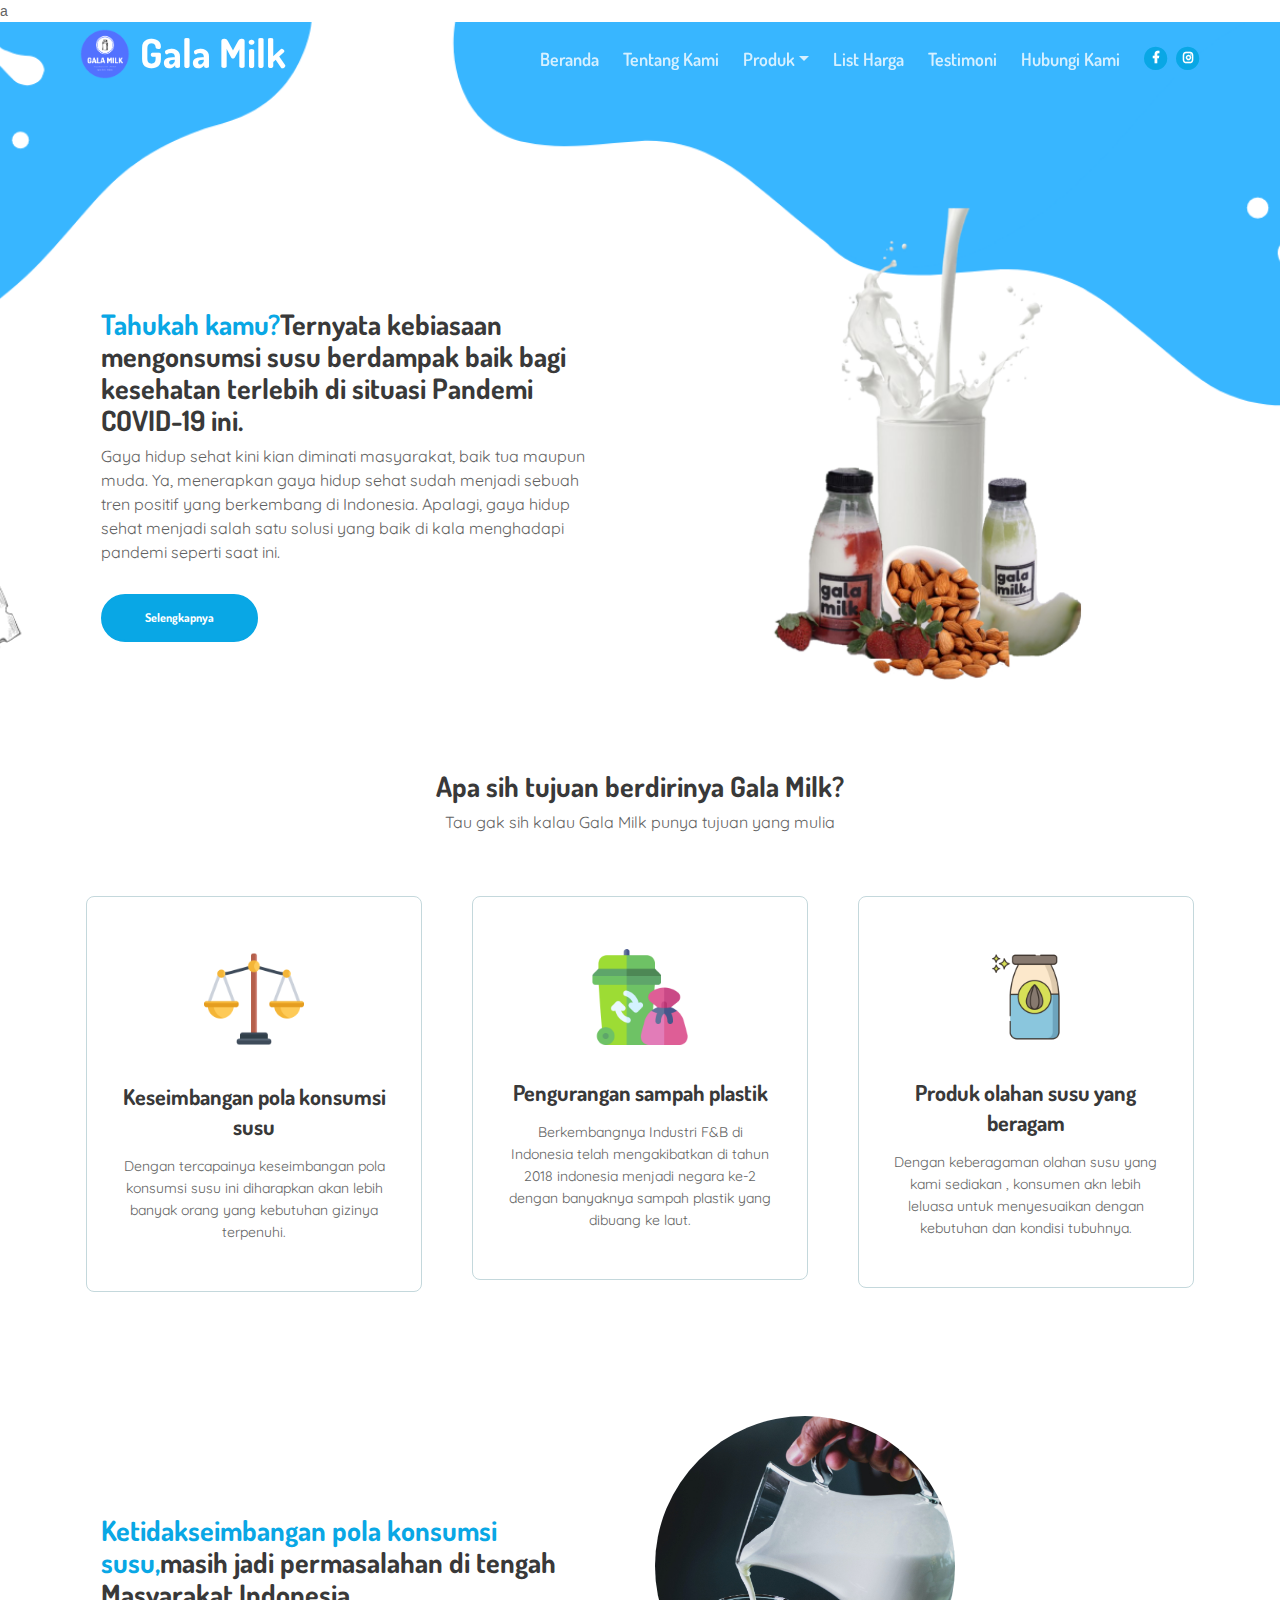
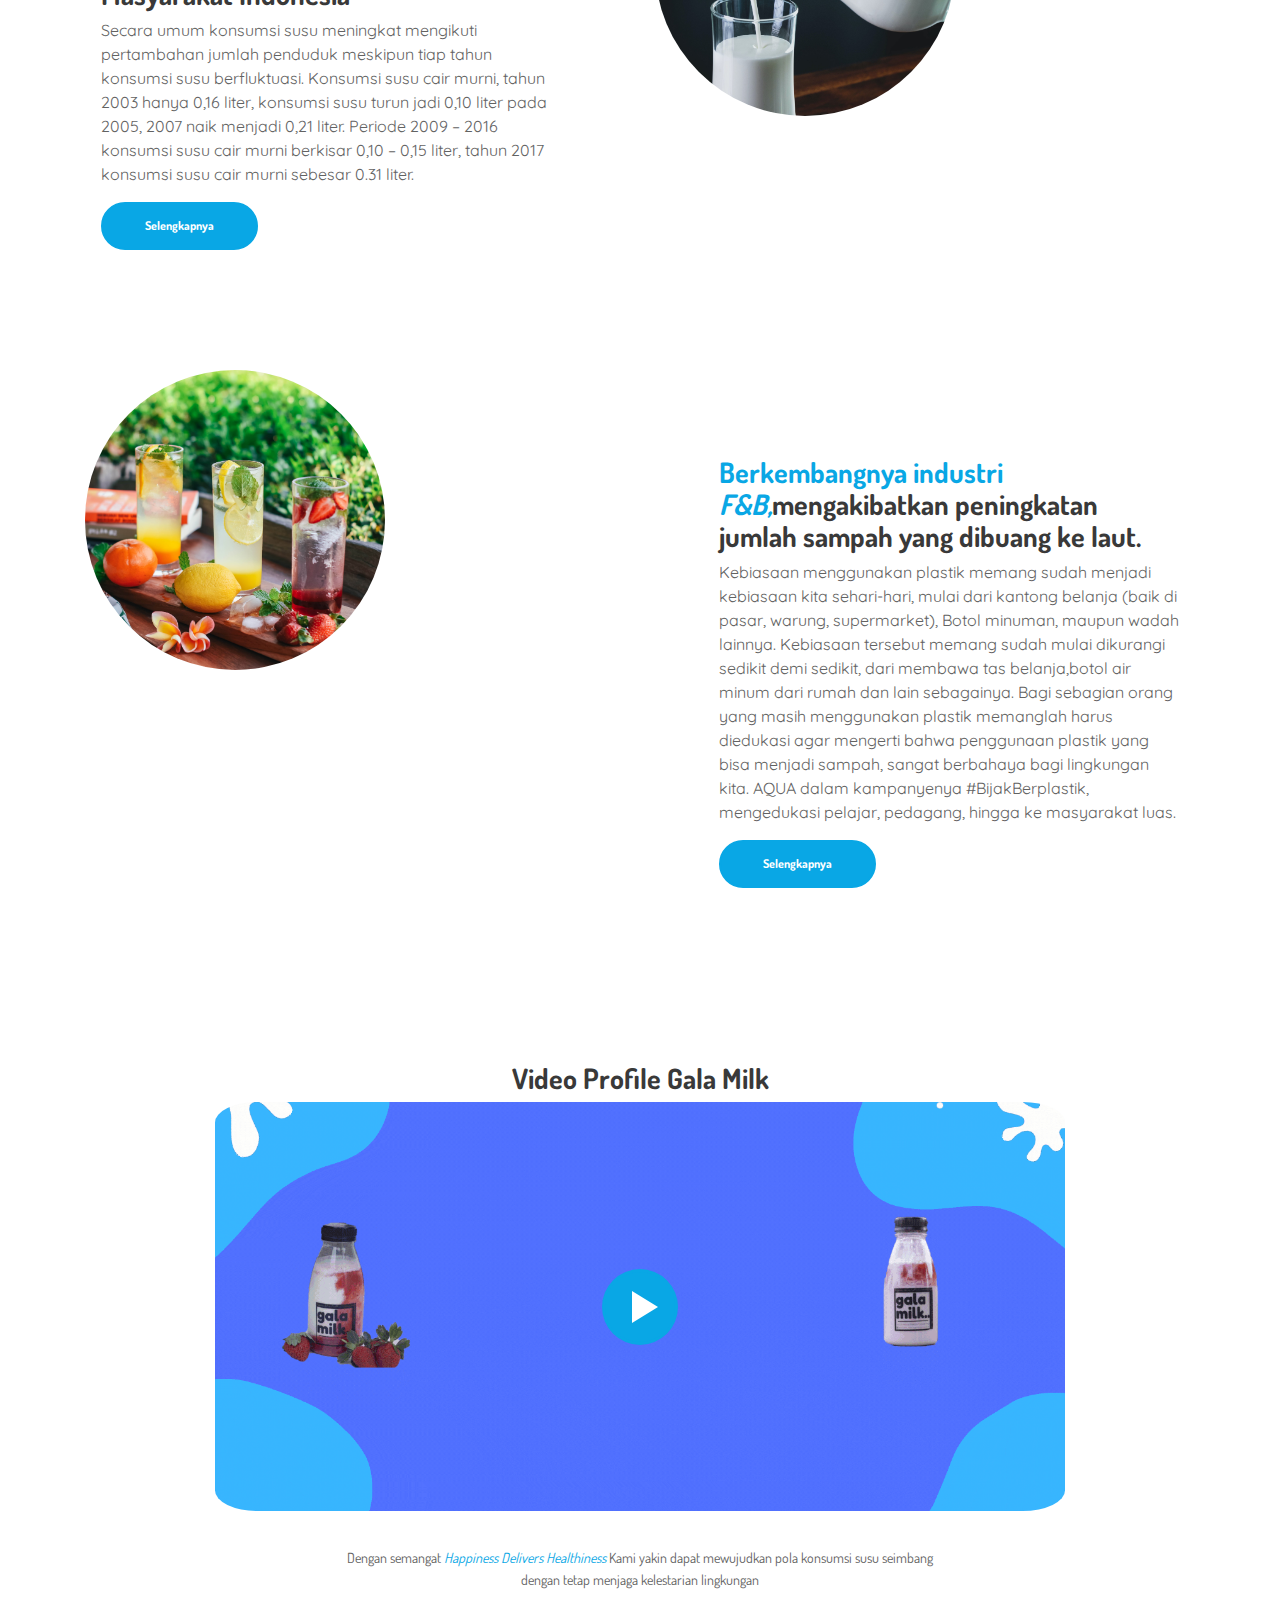
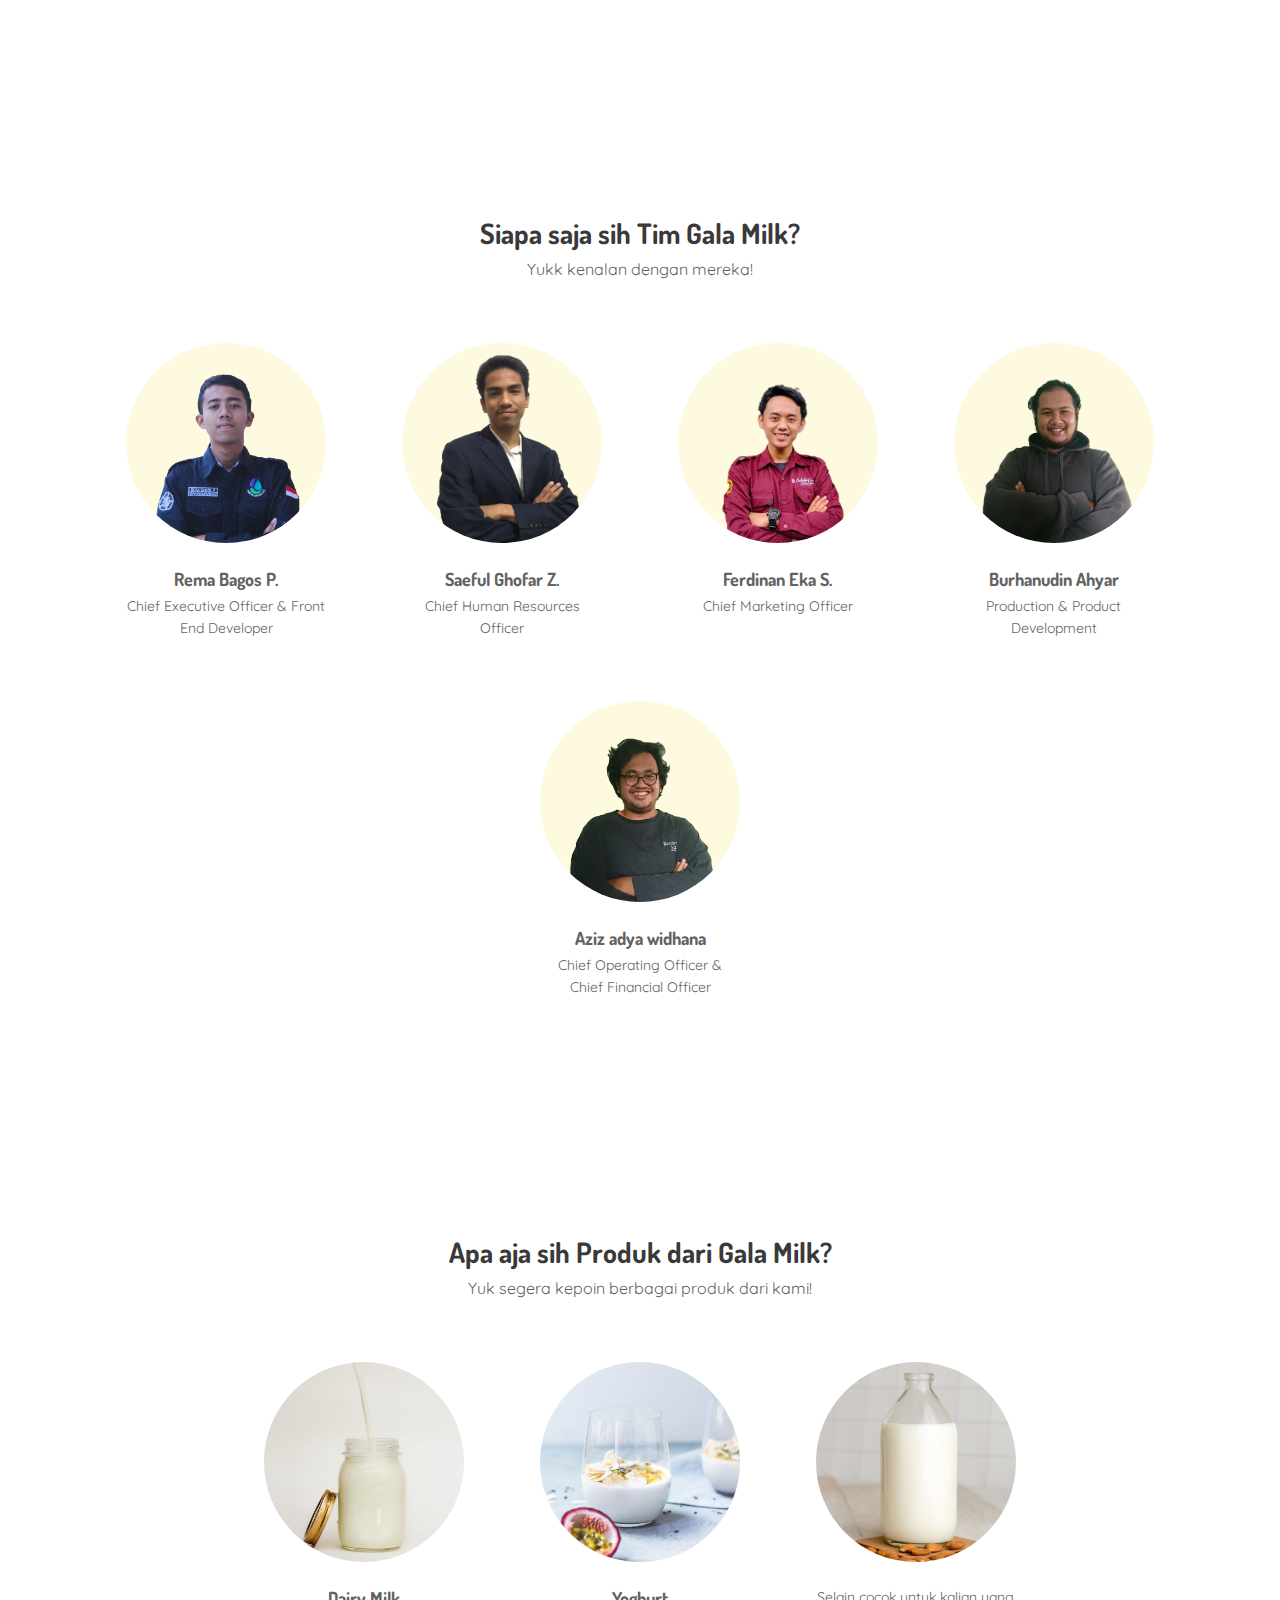
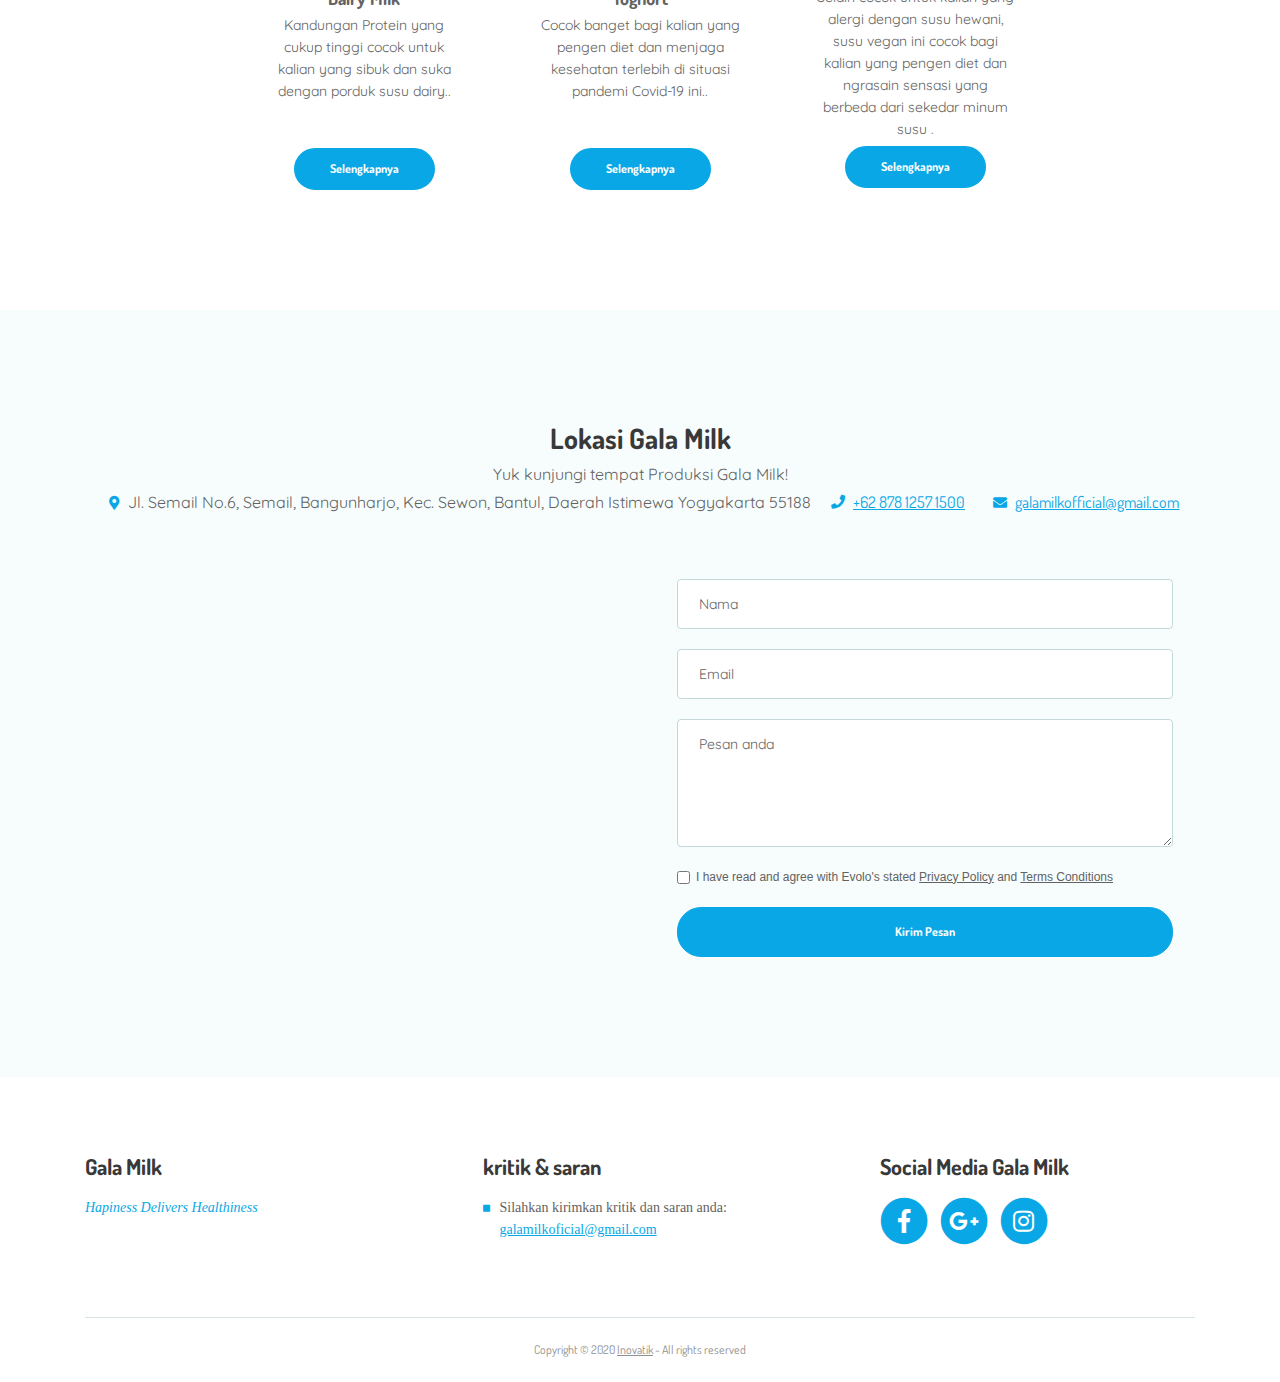
==== index.html @ 60e3ee85 "galamilk_PO4" ====
<!DOCTYPE html>
<html lang="en">
<head>
    <meta charset="utf-8">
    <meta name="viewport" content="width=device-width, initial-scale=1, shrink-to-fit=no">
    
    <!-- SEO Meta Tags -->
    <meta name="description" content="Create a stylish landing page for your business startup and get leads for the offered services with this HTML landing page template.">
    <meta name="author" content="Inovatik">
a
    <!-- OG Meta Tags to improve the way the post looks when you share the page on LinkedIn, Facebook, Google+ -->
	<meta property="og:site_name" content="" /> <!-- website name -->
	<meta property="og:site" content="" /> <!-- website link -->
	<meta property="og:title" content=""/> <!-- title shown in the actual shared post -->
	<meta property="og:description" content="" /> <!-- description shown in the actual shared post -->
	<meta property="og:image" content="" /> <!-- image link, make sure it's jpg -->
	<meta property="og:url" content="" /> <!-- where do you want your post to link to -->
	<meta property="og:type" content="article" />

    <!-- Website Title -->
    <title>Gala Milk</title>
    
    <!-- Styles -->
    <!--<link href="https://fonts.googleapis.com/css?family=Raleway:400,400i,600,700,700i&amp;subset=latin-ext" rel="stylesheet">-->
    <!--Tipe  Font  Dosis--->
    <link rel="preconnect" href="https://fonts.googleapis.com">
    <link rel="preconnect" href="https://fonts.gstatic.com" crossorigin>
    <link href="https://fonts.googleapis.com/css2?family=Dosis:wght@800&display=swap" rel="stylesheet">
    <!--Tipe font Quicksand-->
    <link rel="preconnect" href="https://fonts.googleapis.com">
    <link rel="preconnect" href="https://fonts.gstatic.com" crossorigin>
    <link href="https://fonts.googleapis.com/css2?family=Quicksand:wght@300&display=swap" rel="stylesheet">
    <!--Tipe Font Baloo bhai-->
    <link rel="preconnect" href="https://fonts.googleapis.com">
    <link rel="preconnect" href="https://fonts.gstatic.com" crossorigin>
    <link href="https://fonts.googleapis.com/css2?family=Baloo+Bhai+2:wght@600&display=swap" rel="stylesheet">

    <link href="css/bootstrap.css" rel="stylesheet">
    <link href="css/fontawesome-all.css" rel="stylesheet">
    <link href="css/swiper.css" rel="stylesheet">
	<link href="css/magnific-popup.css" rel="stylesheet">
	<link href="css/styles.css" rel="stylesheet">
	
	<!-- Favicon  -->
    <link rel="icon" href="images/Gala Milk_jadi.png">
</head>
<body data-spy="scroll" data-target=".fixed-top">
    
    <!-- Preloader -->
	<div class="spinner-wrapper">
        <div class="spinner">
            <div class="bounce1"></div>
            <div class="bounce2"></div>
            <div class="bounce3"></div>
            
        </div>
    </div>
    <!-- end of preloader -->
    

    <!-- Navigation -->
    <nav class="navbar navbar-expand-lg navbar-dark navbar-custom fixed-top">
        <!-- Text Logo - Use this if you don't have a graphic logo -->
        <!-- <a class="navbar-brand logo-text page-scroll" href="index.html">Evolo</a> -->

        <!-- Image Logo -->
        <div class="navbar-brand logo-image" href="index.html">
            <a style="font-family:Dosis; color:#fff; font-size:40px; font-weight: bold; text-decoration: none;" href="index.html"><img src="images/Gala Milk_jadi.png" style="width: 50px; height:50px; margin-top:-10px; margin-right:10px;" alt="alternative"><span>Gala Milk</span></a>
        </div>
        <!---<p style ="font-size:5px; font-family: Daydream;">Happiness Delivers Healthiness</p>-->
        
        <!-- Mobile Menu Toggle Button -->
        <button class="navbar-toggler" type="button" data-toggle="collapse" data-target="#navbarsExampleDefault" aria-controls="navbarsExampleDefault" aria-expanded="false" aria-label="Toggle navigation">
            <span class="navbar-toggler-awesome fas fa-bars"></span>
            <span class="navbar-toggler-awesome fas fa-times"></span>
        </button>
        <!-- end of mobile menu toggle button -->

        <div class="collapse navbar-collapse" id="navbarsExampleDefault">
            <ul class="navbar-nav ml-auto">
                <li class="nav-item">
                    <a class="nav-link page-scroll" href="index.html" style="font-family:Dosis; font-size: 18px;">Beranda<span class="sr-only">(current)</span></a>
                </li>
                <li class="nav-item">
                    <a class="nav-link page-scroll" href="#services"style="font-family:Dosis; font-size: 18px;">Tentang Kami</a>
                </li>
                <!-- Dropdown Menu -->          
                <li class="nav-item dropdown">
                    <a class="nav-link dropdown-toggle page-scroll" href="#product" id="navbarDropdown" role="button" aria-haspopup="true" aria-expanded="false"style="font-family:Dosis; font-size: 18px;">Produk</a>
                    <div class="dropdown-menu" aria-labelledby="navbarDropdown">
                        <a class="dropdown-item" href="Dairy.html"><span class="item-text"style="font-family:Dosis; font-size: 18px;">Dairy Milk</span></a>
                        <div class="dropdown-items-divide-hr"></div>
                        <a class="dropdown-item" href="Vegan.html"><span class="item-text"style="font-family:Dosis; font-size: 18px;">Vegan Milk</span></a>
                    </div>
                </li>
                <!-- end of dropdown menu -->
                <li class="nav-item">
                    <a class="nav-link page-scroll" href="#pricing"style="font-family:Dosis; font-size: 18px;">List Harga</a>
                </li>
                <li class="nav-item">
                    <a class="nav-link page-scroll" href="#testimoni"style="font-family:Dosis; font-size: 18px;">Testimoni</a>
                </li>
               <li class="nav-item">
                    <a class="nav-link page-scroll" href="#contact"style="font-family:Dosis; font-size: 18px;">Hubungi Kami</a>
               </li>
            </ul>
            <span class="nav-item social-icons">
                <span class="fa-stack">
                    <!--link  fanpage  Facebook  Gala Milk-->
                    <a href="https://web.facebook.com/Gala-Milk-Indonesia-105316131851354">
                        <i class="fas fa-circle fa-stack-2x facebook"></i>
                        <i class="fab fa-facebook-f fa-stack-1x"></i>
                    </a>
                </span>
                <span class="fa-stack">
                    <!--link  Instagram  Gala Milk-->
                    <a href="https://www.instagram.com/galamilk.official/">
                        <i class="fas fa-circle fa-stack-2x instagram"></i>
                        <i class="fab fa-instagram fa-stack-1x"></i>
                    </a>
                </span>
            </span>
        </div>
    </nav> <!-- end of navbar -->
    <!-- end of navigation -->

    <!-- Header -->
    <header id="header" class="header">
        <div class="header-content">
            <div class="container">
                <div class="row">
                    <div class="col-lg-6">
                        <div class="text-container">
                            <!--penjelasan mengenai merupakan negara dengan  potensi susu  yang patut untuk  ditingkatkan 
                            mengingat dengan -->
                            <h3 style="font-family: 'Dosis', sans-serif;"><span class="turquoise" style="font-family:Dosis; color:#09A7E5;">Tahukah kamu?</span>Ternyata kebiasaan mengonsumsi susu berdampak baik  bagi kesehatan terlebih di situasi Pandemi COVID-19 ini.</h3>
                            <p class="p-large" style="font-family:'Quicksand', sans-serif;">Gaya hidup sehat kini kian diminati masyarakat, baik tua maupun muda. Ya, menerapkan gaya hidup sehat sudah menjadi sebuah tren positif yang berkembang di Indonesia. Apalagi, gaya hidup sehat menjadi salah satu solusi yang baik di kala menghadapi pandemi seperti saat ini.</p>
                            <a class="btn-solid-lg page-scroll" style="font-family:dosis;" href="artikel_nutrisi.html.html">Selengkapnya</a>
                        </div> <!-- end of text-container -->
                    </div> <!-- end of col -->
                    <div class="col-lg-6">
                    </div> <!-- end of col -->
                </div> <!-- end of row -->
            </div> <!-- end of container -->
        </div> <!-- end of header-content -->
    </header> <!-- end of header -->
    <!-- end of header -->

    <!-- Services -->
    <div id="services" class="cards-1">
        <div class="container">
            <div class="row">
                <div class="col-lg-12">
                    <h3 style="font-family:Dosis;">Apa sih tujuan berdirinya Gala Milk?</h3>
                    <p class="p-heading p-large" style="font-family:'Quicksand', sans-serif;">Tau gak sih kalau Gala Milk punya tujuan yang mulia</p>
                </div> <!-- end of col -->
            </div> <!-- end of row -->
            <div class="row">
                <div class="col-lg-12">
          <!--Alasan yang mendasari berdirinya  gala Milk (Noble purpose)-->
                    <!-- Card -->
                    <div class="card">
                        <img class="card-image" src="images/Icon/law.png" alt="alternative" style="height:100px; width:100px;">
                        <div class="card-body">
                            <h4 class="card-title" style="font-family:Dosis;">Keseimbangan pola konsumsi susu</h4>
                            <p style ="font-family:'Quicksand', sans-serif;">Dengan tercapainya keseimbangan pola konsumsi susu ini diharapkan akan lebih banyak orang yang kebutuhan gizinya terpenuhi.</p>
                        </div>
                    </div>
                    <!-- end of card -->

                    <!-- Card -->
                    <div class="card">
                        <img class="card-image" src="images/Icon/garbage.png" alt="alternative" >
                        <div class="card-body">
                            <h4 class="card-title" style="font-family:Dosis;">Pengurangan sampah plastik</h4>
                            <p style ="font-family:'Quicksand', sans-serif;">Berkembangnya  Industri F&B  di Indonesia telah mengakibatkan di tahun 2018 indonesia menjadi negara ke-2 dengan banyaknya sampah plastik yang dibuang ke laut.</p>
                        </div>
                    </div>
                    <!-- end of card -->

                    <!-- Card -->
                    <div class="card">
                        <img class="card-image" src="images/Icon/almond-milk.png" alt="alternative">
                        <div class="card-body">
                            <h4 class="card-title" style="font-family:Dosis;">Produk olahan susu yang beragam</h4>
                            <p style ="font-family:'Quicksand', sans-serif;">Dengan keberagaman  olahan susu yang kami sediakan  , konsumen  akn lebih leluasa untuk menyesuaikan dengan kebutuhan dan kondisi tubuhnya. </p>
                        </div>
                    </div>
                    <!-- end of card -->
                </div> <!-- end of col -->
            </div> <!-- end of row -->
        </div> <!-- end of container -->
    </div> <!-- end of cards-1 -->
    <!-- end of services -->

    <!--fenomena 2 dimana  masyarakat produktif di  indonesia masih  mengalami masalah dalam hal keseimbangan konsumsi susu -->
    <!-- Details 1 -->
    <div class="basic-1">
        <div class="container">
            <div class="row">
                <div class="col-lg-6">
                    <div class="text-container">
                        <h3 style="font-family: 'Dosis', sans-serif;"><span style="font-family:dosis; color:#09A7E5;">Ketidakseimbangan pola konsumsi susu,</span>masih jadi permasalahan di tengah Masyarakat Indonesia</h3>
                        <p class="p-large" style="font-family:'Quicksand', sans-serif;">Secara umum konsumsi susu meningkat mengikuti pertambahan jumlah penduduk meskipun tiap tahun konsumsi susu berfluktuasi. Konsumsi susu cair murni, tahun 2003 hanya 0,16 liter, konsumsi susu turun jadi 0,10 liter pada 2005, 2007 naik menjadi 0,21 liter. Periode 2009 – 2016 konsumsi susu cair murni berkisar 0,10 – 0,15 liter, tahun 2017 konsumsi susu cair murni sebesar 0.31 liter. </p>
                        <a class="btn-solid-lg page-scroll" style="font-family:dosis;" href="artikel_konsumsi_seimbang.html">Selengkapnya</a>
                    </div> <!-- end of text-container -->
                </div> <!-- end of col -->
                <div class="col-lg-6">
                    <div class="image-container">
                        <div class="image-article"> 
                            <img class="img-fluid" src="images/drinkmilk-min.jpg" alt="alternative" style="border-radius: 50%;">
                        </div> 
                    </div> <!-- end of imag-container -->
                </div> <!-- end of col -->
            </div> <!-- end of row -->
        </div> <!-- end of container -->
    </div> <!-- end of basic-1 -->
    <!-- end of details 1 -->
    
    <!-- Details 2 -->
    <div class="basic-2">
        <div class="container">
            <div class="row">
                <div class="col-lg-6">
                    <div class="image-container">
                        <div class="image-article">
                            <img class="img-fluid" src="images/F&B-min.jpg" alt="alternative" style="border-radius: 50%;" >
                        </div>
                    </div>
                </div>
                <div class="col-lg-6">
                    <div class="text-container">
                        <h3 style="font-family: 'Dosis', sans-serif;"><span style="font-family:dosis; color:#09A7E5;">Berkembangnya  industri <i>F&B,</i></span>mengakibatkan peningkatan jumlah sampah yang dibuang ke laut.</h3>
                        <p class="p-large" style="font-family:'Quicksand', sans-serif;">Kebiasaan menggunakan plastik memang sudah menjadi kebiasaan kita sehari-hari, mulai dari kantong belanja (baik di pasar, warung, supermarket), Botol minuman, maupun wadah lainnya. Kebiasaan tersebut memang sudah mulai dikurangi sedikit demi sedikit, dari membawa tas belanja,botol air minum dari rumah dan lain sebagainya. Bagi sebagian orang yang masih menggunakan plastik memanglah harus diedukasi agar mengerti bahwa penggunaan plastik yang bisa menjadi sampah, sangat berbahaya bagi lingkungan kita. AQUA dalam kampanyenya #BijakBerplastik, mengedukasi pelajar, pedagang, hingga ke masyarakat luas.</p>
                        <a class="btn-solid-lg page-scroll" style="font-family:dosis;" href="artikel_akibat_industri.html">Selengkapnya</a>
                    </div> <!-- end of text-container -->
                </div> <!-- end of col -->
            </div> <!-- end of row -->
        </div> <!-- end of container -->
    </div> <!-- end of basic-2 -->
    <!-- end of details 2 -->


<!-- Video -->
<div class="basic-3">
    <div class="container">
        <div class="row">
            <div class="col-lg-12">
              <h3 style="font-family:Dosis; text-align: center;">Video Profile Gala Milk</h3>
            </div> <!-- end of col -->
        </div> <!-- end of row -->
        <div class="row">
            <div class="col-lg-12">
               
                <!-- Video Preview -->
                <div class="image-container">
                    <div class="video-wrapper">
                    <!-- video  embed dari channel youtube gala milk-->
                        <a class="popup-youtube" href="https://www.youtube.com/watch?v=x9xAPxdyUU8"  data-effect="fadeIn">
                            <img class="img-fluid" src="Foto_produk1080_PO4/Website Gala Milk.gif" alt="alternative" style="border-radius: 5%;">
                            <!--<img class="img-fluid" src="images/video-frame.svg" alt="alternative">-->
                            <span class="video-play-button">
                                <span></span>
                            </span>
                        </a>
                    </div> <!-- end of video-wrapper -->
                </div> <!-- end of image-container -->
                <!-- end of video preview -->
                <p style ="font-family: 'Dosis', sans-serif;">Dengan semangat<span style="font-family: 'Dosis', sans-serif; color:#09A7E5;"><i> Happiness Delivers Healthiness  </i></span>Kami yakin dapat mewujudkan pola konsumsi susu seimbang dengan  tetap  menjaga  kelestarian lingkungan</p>
            </div> <!-- end of col -->
        </div> <!-- end of row -->
    </div> <!-- end of container -->
</div> <!-- end of basic-3 -->
<!-- end of video -->

    <div id="services" class="basic-4">
        <div class="container">
            <div class="row">
                <div class="col-lg-12">
                    <h3 style="font-family:Dosis;">Siapa saja sih Tim Gala Milk?</h3>
                    <p class="p-heading p-large"style="font-family:'Quicksand', sans-serif;">Yukk kenalan dengan mereka!</p>
                </div> <!-- end of col -->
            </div> <!-- end of row -->
            <div class="row">
                <div class="col-lg-12">
                    
                    <!-- Team Member -->
                    <div class="team-member">
                        <div class="image-wrapper">
                            <img class="img-fluid" src="images/person/rema-min.png" alt="alternative">
                        </div> <!-- end of image-wrapper -->
                        <p class="p-large" style="font-family:dosis;"><strong>Rema Bagos P.</strong></p>
                        <p class="job-title" style="font-family:'Quicksand', sans-serif;">Chief Executive Officer & Front End Developer</p>
                        
                    </div> <!-- end end of team-member -->
                    <!-- end of team member -->

                    <!-- Team Member -->
                    <div class="team-member">
                        <div class="image-wrapper">
                            <img class="img-fluid" src="images/person/saeful.png" alt="alternative">
                        </div> <!-- end of image wrapper -->
                        <p class="p-large" style="font-family:dosis;"><strong>Saeful Ghofar Z.</strong></p>
                        <p class="job-title" style="font-family:'Quicksand', sans-serif;">Chief Human Resources Officer</p>
                        <!-- end of social-icons -->
                    </div> <!-- end of team-member -->
                    <!-- end of team member -->

                    <!-- Team Member -->
                    <div class="team-member">
                        <div class="image-wrapper">
                            <img class="img-fluid" src="images/person/ferdinan1.png" alt="alternative">
                        </div> <!-- end of image wrapper -->
                        <p class="p-large" style="font-family:dosis;"><strong>Ferdinan Eka S.</strong></p>
                        <p class="job-title" style="font-family:'Quicksand', sans-serif;">Chief Marketing Officer</p>
                         <!-- end of social-icons -->
                    </div> <!-- end of team-member -->
                    <!-- end of team member --> 
                    <!-- Team Member -->
                    <div class="team-member">
                        <div class="image-wrapper">
                            <img class="img-fluid" src="images/person/burhan.jpeg.png" alt="alternative">
                        </div> <!-- end of image wrapper -->
                        <p class="p-large" style="font-family:dosis;"><strong>Burhanudin Ahyar</strong></p>
                        <p class="job-title" style="font-family:'Quicksand', sans-serif;">Production & Product Development </p>
                         <!-- end of social-icons -->
                    </div>
                    <!-- Team Member -->
                    <div class="team-member">
                        <div class="image-wrapper">
                            <img class="img-fluid" src="images/person/aziz.jpeg.png" alt="alternative">
                        </div> <!-- end of image wrapper -->
                        <p class="p-large" style="font-family:dosis;"><strong>Aziz adya widhana</strong></p>
                        <p class="job-title" style="font-family:'Quicksand', sans-serif;">Chief Operating Officer & Chief Financial Officer </p>
                         <!-- end of social-icons -->
                    </div>
                </div> <!-- end of col -->
            </div> <!-- end of row -->
        </div> <!-- end of container -->
    </div>

    

    <!--Products  Gala  Milk-->
    <div id="product" class="basic-4">
        <div class="container">
            <div class="row">
                <div class="col-lg-12">
                    <h3 style="font-family: 'Dosis', sans-serif;">Apa aja sih Produk dari Gala Milk?</h3>
                    <p class="p-heading p-large"style="font-family:'Quicksand', sans-serif;">Yuk segera kepoin berbagai produk dari kami!</p>
                </div> <!-- end of col -->
            </div> <!-- end of row -->
            <div class="row">
                <div class="col-lg-12">
                    
                    <!-- Team Member -->
                    <div class="team-member">
                        <div class="image-wrapper">
                            <img class="img-fluid" src="images/Dairy-min.jpg" alt="alternative">
                        </div> <!-- end of image-wrapper -->
                        <p class="p-large"style="font-family:Dosis;"><strong>Dairy Milk</strong></p>
                        <p class="job-title" style="font-family:'Quicksand', sans-serif;">Kandungan Protein yang  cukup tinggi cocok  untuk kalian yang sibuk dan suka dengan porduk susu dairy..</p>
                        <span class="social-icons">
                            <a class="btn-solid-reg page-scroll" style="font-family:dosis; margin-top:40px;" href="Dairy.html">Selengkapnya</a>
                        </span>
                    </div> <!-- end end of team-member -->
                    <!-- end of team member -->

                    <!-- Team Member -->
                    <div class="team-member">
                        <div class="image-wrapper">
                            <img class="img-fluid" src="images/yoghurt-min.jpg" alt="alternative">
                        </div> <!-- end of image wrapper -->
                        <p class="p-large"style="font-family:Dosis;"><strong>Yoghurt</strong></p>
                        <p class="job-title" style="font-family:'Quicksand', sans-serif;">Cocok banget  bagi kalian  yang pengen diet dan  menjaga kesehatan  terlebih di situasi pandemi Covid-19 ini..</p>
                        <span class="social-icons">
                            <span class="social-icons">
                                <a class="btn-solid-reg page-scroll" style="font-family:dosis;margin-top:40px;" href="Dairy.html">Selengkapnya</a>
                            </span>
                        </span> <!-- end of social-icons -->
                    </div> <!-- end of team-member -->
                    <!-- end of team member -->

                    <!-- Team Member -->
                    <div class="team-member">
                        <div class="image-wrapper">
                            <img class="img-fluid" src="images/Vegan-min.jpg" alt="alternative">
                        </div> <!-- end of image wrapper -->
                        <p class="job-title" style="font-family:'Quicksand', sans-serif;">Selain cocok untuk kalian yang  alergi dengan susu hewani,  susu vegan ini cocok bagi kalian yang pengen diet dan ngrasain sensasi yang berbeda  dari sekedar minum susu
                            .</p>
                        <span class="social-icons">
                            <span class="social-icons">
                                <a class="btn-solid-reg page-scroll" style="font-family:dosis;" href="Vegan.html">Selengkapnya</a>
                            </span>
                        </span> <!-- end of social-icons -->
                    </div> <!-- end of team-member -->
                    <!-- end of team member -->
                    <!-- Team Member -->
                    <!-- end of team member -->
                </div> <!-- end of col -->
            </div> <!-- end of row -->
        </div> <!-- end of container -->
    </div>    

    <!-- Contact -->
    <div id="contact" class="form-2">
        <div class="container">
            <div class="row">
                <div class="col-lg-12">
                    <h3 style="font-family:Dosis; text-align: center;">Lokasi Gala Milk</h3>
                    <ul class="list-unstyled li-space-lg">
                        <li class="address" style ="font-family:'Quicksand', sans-serif;">Yuk kunjungi tempat Produksi Gala Milk!</li>
                        <li style ="font-family:quicksand;"><i class="fas fa-map-marker-alt"></i>Jl. Semail No.6, Semail, Bangunharjo, Kec. Sewon, Bantul, Daerah Istimewa Yogyakarta 55188</li>
                        <li><i class="fas fa-phone"></i><a class="turquoise" href="#" style ="font-family:dosis;">+62 878 1257 1500</a></li>
                        <li></li><i class="fas fa-envelope"></i><a class="turquoise" href="mailto:galamilkofficial@gmail.com " style ="font-family:dosis;">galamilkofficial@gmail.com</a></li>
                    </ul>
                </div> <!-- end of col -->
            </div> <!-- end of row -->
            <div class="row">
                <div class="col-lg-6">
                    <div class="map-responsive">
                        <!---Embed lokasi  Yogyakarta  melalui Google maps-->
                        <iframe style="border-radius:5%;" src="https://www.google.com/maps/embed?pb=!1m18!1m12!1m3!1d3182.647163985088!2d110.36978533761246!3d-7.85363766402744!2m3!1f0!2f0!3f0!3m2!1i1024!2i768!4f13.1!3m3!1m2!1s0x2e7a565c225e0ae5%3A0xeb2a154f91b70a48!2sJl.%20Semail%20No.6%2C%20Semail%2C%20Bangunharjo%2C%20Kec.%20Sewon%2C%20Bantul%2C%20Daerah%20Istimewa%20Yogyakarta%2055188!5e0!3m2!1sen!2sid!4v1627187300441!5m2!1sen!2sid" width="600" height="450" style="border:0;" allowfullscreen="" loading="lazy"></iframe>
                        <!--<iframe src="https://www.google.com/maps/embed?pb=!1m18!1m12!1m3!1d100939.98555098464!2d-122.507640204439!3d37.757814996609724!2m3!1f0!2f0!3f0!3m2!1i1024!2i768!4f13.1!3m3!1m2!1s0x80859a6d00690021%3A0x4a501367f076adff!2sSan+Francisco%2C+CA%2C+USA!5e0!3m2!1sen!2sro!4v1498231462606" allowfullscreen></iframe>-->
                    </div>
                </div> <!-- end of col -->
                <div class="col-lg-6">
                    
                    <!-- Contact Form -->
                    <form id="contactForm" data-toggle="validator" data-focus="false" >
                        <div class="form-group">
                            <input type="text" class="form-control-input" id="cname" required>
                            <label class="label-control" for="cname" >Nama</label>
                            <div class="help-block with-errors"></div>
                        </div>
                        <div class="form-group">
                            <input type="email" class="form-control-input" id="cemail" required>
                            <label class="label-control" for="cemail">Email</label>
                            <div class="help-block with-errors"></div>
                        </div>
                        <div class="form-group">
                            <textarea class="form-control-textarea" id="cmessage" required></textarea>
                            <label class="label-control" for="cmessage">Pesan anda</label>
                            <div class="help-block with-errors"></div>
                        </div>
                        <div class="form-group checkbox">
                            <input type="checkbox" id="cterms" value="Agreed-to-Terms" required>I have read and agree with Evolo's stated <a href="privacy-policy.html">Privacy Policy</a> and <a href="terms-conditions.html">Terms Conditions</a> 
                            <div class="help-block with-errors"></div>
                        </div>
                        <div class="form-group">
                            <button type="submit" class="form-control-submit-button" style="font-family:dosis;">Kirim Pesan</button>
                        </div>
                        <div class="form-message">
                            <div id="cmsgSubmit" class="h3 text-center hidden"></div>
                        </div>
                    </form>
                    <!-- end of contact form -->

                </div> <!-- end of col -->
            </div> <!-- end of row -->
        </div> <!-- end of container -->
    </div> <!-- end of form-2 -->
    <!-- end of contact -->

    <!-- Footer -->
    <div class="footer">
        <div class="container">
            <div class="row">
                <div class="col-md-4">
                    <div class="footer-col">
                        <h4 style="font-family:Dosis;">Gala Milk</h4>
                        <p style ="font-family:baloo bhai ; color:#09A7E5;"><i>Hapiness Delivers Healthiness</i></p>
                    </div>
                </div> <!-- end of col -->
                <div class="col-md-4">
                    <div class="footer-col middle">
                        <h4 style="font-family:Dosis;">kritik & saran</h4>
                        <ul class="list-unstyled li-space-lg">
                            <li class="media">
                                <i class="fas fa-square"></i>
                                <div class="media-body" style ="font-family:baloo bhai;">Silahkan kirimkan kritik dan saran anda: <a class="turquoise" href="mailto:galamilkoficial@gmail.com">galamilkoficial@gmail.com</a></div>
                            </li> 
                        </ul>
                    </div>
                </div> <!-- end of col -->
                <div class="col-md-4">
                    <div class="footer-col last">
                        <h4 style="font-family:Dosis;">Social Media Gala  Milk</h4>
                        <span class="fa-stack">
                            <a href="https://web.facebook.com/profile.php?id=100070778798856">
                                <i class="fas fa-circle fa-stack-2x"></i>
                                <i class="fab fa-facebook-f fa-stack-1x"></i>
                            </a>
                        </span>
                        <span class="fa-stack">
                            <a href="mailto:galamilkofficial@gmail.com">
                                <i class="fas fa-circle fa-stack-2x"></i>
                                <i class="fab fa-google-plus-g fa-stack-1x"></i>
                            </a>
                        </span>
                        <span class="fa-stack">
                            <a href="https://www.instagram.com/galamilk.official/">
                                <i class="fas fa-circle fa-stack-2x"></i>
                                <i class="fab fa-instagram fa-stack-1x"></i>
                            </a>
                        </span>
                    </div> 
                </div> <!-- end of col -->
            </div> <!-- end of row -->
        </div> <!-- end of container -->
    </div> <!-- end of footer -->  
    <!-- end of footer -->


    <!-- Copyright -->
    <div class="copyright">
        <div class="container">
            <div class="row">
                <div class="col-lg-12">
                    <p class="p-small">Copyright © 2020 <a href="https://inovatik.com">Inovatik</a> - All rights reserved</p>
                </div> <!-- end of col -->
            </div> <!-- enf of row -->
        </div> <!-- end of container -->
    </div> <!-- end of copyright --> 
    <!-- end of copyright -->
    
    	
    <!-- Scripts -->
    <script src="js/jquery.min.js"></script> <!-- jQuery for Bootstrap's JavaScript plugins -->
    <script src="js/popper.min.js"></script> <!-- Popper tooltip library for Bootstrap -->
    <script src="js/bootstrap.min.js"></script> <!-- Bootstrap framework -->
    <script src="js/jquery.easing.min.js"></script> <!-- jQuery Easing for smooth scrolling between anchors -->
    <script src="js/swiper.min.js"></script> <!-- Swiper for image and text sliders -->
    <script src="js/jquery.magnific-popup.js"></script> <!-- Magnific Popup for lightboxes -->
    <script src="js/validator.min.js"></script> <!-- Validator.js - Bootstrap plugin that validates forms -->
    <script src="js/scripts.js"></script> <!-- Custom scripts -->
</body>
</html>
---- css/styles.css ----
/* Template: Evolo - StartUp HTML Landing Page Template
   Author: Inovatik
   Created: June 2019
   Description: Master CSS file
*/

/*****************************************
Table Of Contents:

01. General Styles
02. Preloader
03. Navigation
04. Header
05. Customers
06. Services
07. Details 1
08. Details 2
09. Details Lightboxes
10. Pricing
11. Request
12. Video
13. Testimonials
14. About
15. Contact
16. Footer
17. Copyright
18. Back To Top Button
19. Extra Pages
20. Media Queries
******************************************/

/*****************************************
Colors:
- Backgrounds - turquoise #00bfd8
- Backgrounds - blue #0079f9
- Backgrounds - light gray #f7fcfd
- Buttons, bullets, icons, links - turquoise #00bfd8
- Cards border, inputs border - light gray #c4d8dc
- Text headers, navbar links - black #393939
- Text body - black #626262
******************************************/


/******************************/
/*     01. General Styles     */
/******************************/
body,
html {
    width: 100%;
	height: 100%;
}

body, p {
	color: #626262; 
	font: 400 0.875rem/1.375rem "Raleway", sans-serif;
}

.p-large {
	font: 400 1rem/1.5rem "Raleway", sans-serif;
}

.p-small {
	font: 400 0.75rem/1.25rem 'Dosis', sans-serif;
}

.p-heading {
	margin-bottom: 3.875rem;
}

.li-space-lg li {
	margin-bottom: 0.25rem;
}

.indent {
	padding-left: 1.25rem;
}

h1 {
	color: #393939;
	font: 700 3rem/3.5rem 'Dosis', sans-serif;
}

h2 {
	color: #393939;
	font: 700 2.25rem/2.75rem "Raleway", sans-serif;
}

h3 {
	color: #393939;
	font: 700 1.75rem/2rem 'Dosis', sans-serif;
}

h4 {
	color: #393939;
	font: 700 1.375rem/1.875rem 'Dosis', sans-serif;
}

h5 {
	color: #393939;
	font: 700 1.125rem/1.625rem "Raleway", sans-serif;
}

h6 {
	color: #393939;
	font: 700 1rem/1.5rem "Raleway", sans-serif;
}

a {
	color: #626262;
	text-decoration: underline;
}

a:hover {
	color: #626262;
	text-decoration: underline;
}

a.turquoise {
	color: #09A7E5;
}

a.white {
	color: #fff;
}

.testimonial-text {
	font: italic 400 1rem/1.5rem 'Dosis', sans-serif;
}

.testimonial-author {
	font: 700 1rem/1.5rem 'Dosis', sans-serif;
}

.turquoise {
	color: #00bfd8;
}

.btn-solid-reg {
	display: inline-block;
	padding: 1.1875rem 2.125rem 1.1875rem 2.125rem;
	border: 0.125rem solid #09A7E5;
	border-radius: 2rem;
	background-color: #09A7E5;
	color: #fff;
	font: 700 0.75rem/0 "Raleway", sans-serif;
	text-decoration: none;
	transition: all 0.2s;
}

.btn-solid-reg:hover {
	background-color: transparent;
	color:#09A7E5;
	text-decoration: none;
}

.btn-solid-lg {
	display: inline-block;
	padding: 1.375rem 2.625rem 1.375rem 2.625rem;
	border: 0.125rem solid #09A7E5;
	border-radius: 2rem;
	background-color: #09A7E5;
	color: #fff;
	font: 700 0.75rem/0 "Raleway", sans-serif;
	text-decoration: none;
	transition: all 0.2s;
}

.btn-solid-lg:hover {
	background-color: transparent;
	color:#09A7E5;
	text-decoration: none;
}

.btn-outline-reg {
	display: inline-block;
	padding: 1.1875rem 2.125rem 1.1875rem 2.125rem;
	border: 0.125rem solid #09A7E5;
	border-radius: 2rem;
	background-color: transparent;
	color: #09A7E5;
	font: 700 0.75rem/0 "Raleway", sans-serif;
	text-decoration: none;
	transition: all 0.2s;
}

.btn-outline-reg:hover {
	background-color: #09A7E5;
	color: #fff;
	text-decoration: none;
}

.btn-outline-lg {
	display: inline-block;
	padding: 1.375rem 2.625rem 1.375rem 2.625rem;
	border: 0.125rem solid #09A7E5;
	border-radius: 2rem;
	background-color: transparent;
	color: #09A7E5;
	font: 700 0.75rem/0 "Raleway", sans-serif;
	text-decoration: none;
	transition: all 0.2s;
}

.btn-outline-lg:hover {
	background-color: #09A7E5;
	color: #fff;
	text-decoration: none;
}

.btn-outline-sm {
	display: inline-block;
	padding: 1rem 1.625rem 0.875rem 1.625rem;
	border: 0.125rem solid #09A7E5;
	border-radius: 2rem;
	background-color: transparent;
	color: #09A7E5;
	font: 700 0.625rem/0 "Raleway", sans-serif;
	text-decoration: none;
	transition: all 0.2s;
}

.btn-outline-sm:hover {
	background-color: #09A7E5;
	color: #fff;
	text-decoration: none;
}

.form-group {
	position: relative;
	margin-bottom: 1.25rem;
}

.form-group.has-error.has-danger {
	margin-bottom: 0.625rem;
}

.form-group.has-error.has-danger .help-block.with-errors ul {
	margin-top: 0.375rem;
}

.label-control {
	position: absolute;
	top: 0.87rem;
	left: 1.375rem;
	color: #626262;
	opacity: 1;
	font: 400 0.875rem/1.375rem "Raleway", sans-serif;
	cursor: text;
	transition: all 0.2s ease;
	/*Custom font menjadi Quicksand*/
	font-family:Quicksand;
}

/* IE10+ hack to solve lower label text position compared to the rest of the browsers */
@media screen and (-ms-high-contrast: active), screen and (-ms-high-contrast: none) {  
	.label-control {
		top: 0.9375rem;
	}
}

.form-control-input:focus + .label-control,
.form-control-input.notEmpty + .label-control,
.form-control-textarea:focus + .label-control,
.form-control-textarea.notEmpty + .label-control {
	top: 0.125rem;
	opacity: 1;
	font-size: 0.75rem;
	font-weight: 700;
}

.form-control-input,
.form-control-select {
	display: block; /* needed for proper display of the label in Firefox, IE, Edge */
	width: 100%;
	padding-top: 1.0625rem;
	padding-bottom: 0.0625rem;
	padding-left: 1.3125rem;
	border: 1px solid #c4d8dc;
	border-radius: 0.25rem;
	background-color: #fff;
	color: #626262;
	font: 400 0.875rem/1.875rem "Raleway", sans-serif;
	transition: all 0.2s;
	-webkit-appearance: none; /* removes inner shadow on form inputs on ios safari */
}

.form-control-select {
	padding-top: 0.5rem;
	padding-bottom: 0.5rem;
	height: 3rem;
}

/* IE10+ hack to solve lower label text position compared to the rest of the browsers */
@media screen and (-ms-high-contrast: active), screen and (-ms-high-contrast: none) {  
	.form-control-input {
		padding-top: 1.25rem;
		padding-bottom: 0.75rem;
		line-height: 1.75rem;
	}

	.form-control-select {
		padding-top: 0.875rem;
		padding-bottom: 0.75rem;
		height: 3.125rem;
		line-height: 2.125rem;
	}
}

select {
    /* you should keep these first rules in place to maintain cross-browser behavior */
    -webkit-appearance: none;
	-moz-appearance: none;
	-ms-appearance: none;
    -o-appearance: none;
    appearance: none;
    background-image: url('../images/down-arrow.png');
    background-position: 96% 50%;
    background-repeat: no-repeat;
    outline: none;
}

select::-ms-expand {
    display: none; /* removes the ugly default down arrow on select form field in IE11 */
}

.form-control-textarea {
	display: block; /* used to eliminate a bottom gap difference between Chrome and IE/FF */
	width: 100%;
	height: 8rem; /* used instead of html rows to normalize height between Chrome and IE/FF */
	padding-top: 1.25rem;
	padding-left: 1.3125rem;
	border: 1px solid #c4d8dc;
	border-radius: 0.25rem;
	background-color: #fff;
	color: #626262;
	font: 400 0.875rem/1.75rem "Raleway", sans-serif;
	transition: all 0.2s;
}

.form-control-input:focus,
.form-control-select:focus,
.form-control-textarea:focus {
	border: 1px solid #a1a1a1;
	outline: none; /* Removes blue border on focus */
}

.form-control-input:hover,
.form-control-select:hover,
.form-control-textarea:hover {
	border: 1px solid #a1a1a1;
}

.checkbox {
	font: 400 0.75rem/1.25rem "Raleway", sans-serif;
}

input[type='checkbox'] {
	vertical-align: -15%;
	margin-right: 0.375rem;
}

/* IE10+ hack to raise checkbox field position compared to the rest of the browsers */
@media screen and (-ms-high-contrast: active), screen and (-ms-high-contrast: none) {  
	input[type='checkbox'] {
		vertical-align: -9%;
	}
}

.form-control-submit-button {
	display: inline-block;
	width: 100%;
	height: 3.125rem;
	border: 1px solid #09A7E5;
	border-radius: 1.5rem;
	background-color: #09A7E5;
	color: #fff;
	font: 700 0.75rem/1.75rem "Raleway", sans-serif;
	cursor: pointer;
	transition: all 0.2s;
}

.form-control-submit-button:hover {
	background-color: transparent;
	color: #09A7E5;
}

/* Form Success And Error Message Formatting */
#rmsgSubmit.h3.text-center.tada.animated,
#cmsgSubmit.h3.text-center.tada.animated,
#pmsgSubmit.h3.text-center.tada.animated,
#rmsgSubmit.h3.text-center,
#cmsgSubmit.h3.text-center,
#pmsgSubmit.h3.text-center {
	display: block;
	margin-bottom: 0;
	color: #626262;
	font: 400 1.125rem/1rem "Raleway", sans-serif;
}

.help-block.with-errors .list-unstyled {
	color: #626262;
	font-size: 0.75rem;
	line-height: 1.125rem;
	text-align: left;
}

.help-block.with-errors ul {
	margin-bottom: 0;
}
/* end of form success and error message formatting */

/* Form Success And Error Message Animation - Animate.css */
@-webkit-keyframes tada {
	from {
		-webkit-transform: scale3d(1, 1, 1);
		-ms-transform: scale3d(1, 1, 1);
		transform: scale3d(1, 1, 1);
	}
	10%, 20% {
		-webkit-transform: scale3d(.9, .9, .9) rotate3d(0, 0, 1, -3deg);
		-ms-transform: scale3d(.9, .9, .9) rotate3d(0, 0, 1, -3deg);
		transform: scale3d(.9, .9, .9) rotate3d(0, 0, 1, -3deg);
	}
	30%, 50%, 70%, 90% {
		-webkit-transform: scale3d(1.1, 1.1, 1.1) rotate3d(0, 0, 1, 3deg);
		-ms-transform: scale3d(1.1, 1.1, 1.1) rotate3d(0, 0, 1, 3deg);
		transform: scale3d(1.1, 1.1, 1.1) rotate3d(0, 0, 1, 3deg);
	}
	40%, 60%, 80% {
		-webkit-transform: scale3d(1.1, 1.1, 1.1) rotate3d(0, 0, 1, -3deg);
		-ms-transform: scale3d(1.1, 1.1, 1.1) rotate3d(0, 0, 1, -3deg);
		transform: scale3d(1.1, 1.1, 1.1) rotate3d(0, 0, 1, -3deg);
	}
	to {
		-webkit-transform: scale3d(1, 1, 1);
		-ms-transform: scale3d(1, 1, 1);
		transform: scale3d(1, 1, 1);
	}
}

@keyframes tada {
	from {
		-webkit-transform: scale3d(1, 1, 1);
		-ms-transform: scale3d(1, 1, 1);
		transform: scale3d(1, 1, 1);
	}
	10%, 20% {
		-webkit-transform: scale3d(.9, .9, .9) rotate3d(0, 0, 1, -3deg);
		-ms-transform: scale3d(.9, .9, .9) rotate3d(0, 0, 1, -3deg);
		transform: scale3d(.9, .9, .9) rotate3d(0, 0, 1, -3deg);
	}
	30%, 50%, 70%, 90% {
		-webkit-transform: scale3d(1.1, 1.1, 1.1) rotate3d(0, 0, 1, 3deg);
		-ms-transform: scale3d(1.1, 1.1, 1.1) rotate3d(0, 0, 1, 3deg);
		transform: scale3d(1.1, 1.1, 1.1) rotate3d(0, 0, 1, 3deg);
	}
	40%, 60%, 80% {
		-webkit-transform: scale3d(1.1, 1.1, 1.1) rotate3d(0, 0, 1, -3deg);
		-ms-transform: scale3d(1.1, 1.1, 1.1) rotate3d(0, 0, 1, -3deg);
		transform: scale3d(1.1, 1.1, 1.1) rotate3d(0, 0, 1, -3deg);
	}
	to {
		-webkit-transform: scale3d(1, 1, 1);
		-ms-transform: scale3d(1, 1, 1);
		transform: scale3d(1, 1, 1);
	}
}

.tada {
	-webkit-animation-name: tada;
	animation-name: tada;
}

.animated {
	-webkit-animation-duration: 1s;
	animation-duration: 1s;
	-webkit-animation-fill-mode: both;
	animation-fill-mode: both;
}
/* end of form success and error message animation - Animate.css */

/* Fade-move Animation For Lightbox - Magnific Popup */
/* at start */
.my-mfp-slide-bottom .zoom-anim-dialog {
	opacity: 0;
	transition: all 0.2s ease-out;
	-webkit-transform: translateY(-1.25rem) perspective(37.5rem) rotateX(10deg);
	-ms-transform: translateY(-1.25rem) perspective(37.5rem) rotateX(10deg);
	transform: translateY(-1.25rem) perspective(37.5rem) rotateX(10deg);
}

/* animate in */
.my-mfp-slide-bottom.mfp-ready .zoom-anim-dialog {
	opacity: 1;
	-webkit-transform: translateY(0) perspective(37.5rem) rotateX(0); 
	-ms-transform: translateY(0) perspective(37.5rem) rotateX(0); 
	transform: translateY(0) perspective(37.5rem) rotateX(0); 
}

/* animate out */
.my-mfp-slide-bottom.mfp-removing .zoom-anim-dialog {
	opacity: 0;
	-webkit-transform: translateY(-0.625rem) perspective(37.5rem) rotateX(10deg); 
	-ms-transform: translateY(-0.625rem) perspective(37.5rem) rotateX(10deg); 
	transform: translateY(-0.625rem) perspective(37.5rem) rotateX(10deg); 
}

/* dark overlay, start state */
.my-mfp-slide-bottom.mfp-bg {
	opacity: 0;
	transition: opacity 0.2s ease-out;
}

/* animate in */
.my-mfp-slide-bottom.mfp-ready.mfp-bg {
	opacity: 0.8;
}
/* animate out */
.my-mfp-slide-bottom.mfp-removing.mfp-bg {
	opacity: 0;
}
/* end of fade-move animation for lightbox - magnific popup */

/* Fade Animation For Image Slider - Magnific Popup */
@-webkit-keyframes fadeIn {
	from {
		opacity: 0;
	}
	to {
		opacity: 1;
	}
}

@keyframes fadeIn {
	from {
		opacity: 0;
	}
	to {
		opacity: 1;
	}
}

.fadeIn {
	-webkit-animation: fadeIn 0.6s;
	animation: fadeIn 0.6s;
}

@-webkit-keyframes fadeOut {
	from {
		opacity: 1;
	}
	to {
		opacity: 0;
	}
}

@keyframes fadeOut {
	from {
		opacity: 1;
	}
	to {
		opacity: 0;
	}
}

.fadeOut {
	-webkit-animation: fadeOut 0.8s;
	animation: fadeOut 0.8s;
}
/* end of fade animation for image slider - magnific popup */


/*************************/
/*     02. Preloader     */
/*************************/
.spinner-wrapper {
	position: fixed;
	z-index: 999999;
	top: 0;
	right: 0;
	bottom: 0;
	left: 0;
	background: #fff;
}

.spinner {
	position: absolute;
	top: 50%; /* centers the loading animation vertically one the screen */
	left: 50%; /* centers the loading animation horizontally one the screen */
	width: 3.75rem;
	height: 1.25rem;
	margin: -0.625rem 0 0 -1.875rem; /* is width and height divided by two */ 
	text-align: center;
}

.spinner > div {
	display: inline-block;
	width: 1rem;
	height: 1rem;
	border-radius: 100%;
	background-color: #09A7E5;
	-webkit-animation: sk-bouncedelay 1.4s infinite ease-in-out both;
	animation: sk-bouncedelay 1.4s infinite ease-in-out both;
}

.spinner .bounce1 {
	-webkit-animation-delay: -0.32s;
	animation-delay: -0.32s;
}

.spinner .bounce2 {
	-webkit-animation-delay: -0.16s;
	animation-delay: -0.16s;
}

@-webkit-keyframes sk-bouncedelay {
	0%, 80%, 100% { -webkit-transform: scale(0); }
	40% { -webkit-transform: scale(1.0); }
}

@keyframes sk-bouncedelay {
	0%, 80%, 100% { 
		-webkit-transform: scale(0);
		-ms-transform: scale(0);
		transform: scale(0);
	} 40% { 
		-webkit-transform: scale(1.0);
		-ms-transform: scale(1.0);
		transform: scale(1.0);
	}
}


/**************************/
/*     03. Navigation     */
/**************************/
.navbar-custom {
	background-color: #fff;
	box-shadow: 0 0.0625rem 0.375rem 0 rgba(0, 0, 0, 0.1);
	font: 600 0.875rem/0.875rem "Raleway", sans-serif;
	transition: all 0.2s;
}

.navbar-custom .navbar-brand.logo-image img {
    width: 7.4375rem;
	height: 2rem;
}

.navbar-custom .navbar-brand.logo-text {
	font: 600 2rem/1.5rem "Raleway", sans-serif;
	color: #393939;
	text-decoration: none;
}

.navbar-custom .navbar-nav {
	margin-top: 0.75rem;
	margin-bottom: 0.5rem;
}

.navbar-custom .nav-item .nav-link {
	padding: 0.625rem 0.75rem 0.625rem 0.75rem;
	color: #393939;
	text-decoration: none;
	transition: all 0.2s ease;
}

.navbar-custom .nav-item .nav-link:hover,
.navbar-custom .nav-item .nav-link.active {
	color: #00bfd8;
}

/* Dropdown Menu */
.navbar-custom .dropdown:hover > .dropdown-menu {
	display: block; /* this makes the dropdown menu stay open while hovering it */
	min-width: auto;
	animation: fadeDropdown 0.2s; /* required for the fade animation */
}

@keyframes fadeDropdown {
    0% {
        opacity: 0;
    }

    100% {
        opacity: 1;
    }
}

.navbar-custom .dropdown-toggle:focus { /* removes dropdown outline on focus */
	outline: 0;
}

.navbar-custom .dropdown-menu {
	margin-top: 0;
	border: none;
	border-radius: 0.25rem;
	background-color: #fff;
}

.navbar-custom .dropdown-item {
	color: #393939;
	text-decoration: none;
}

.navbar-custom .dropdown-item:hover {
	background-color: #fff;
}

.navbar-custom .dropdown-item .item-text {
	font: 600 0.875rem/0.875rem "Raleway", sans-serif;
}

.navbar-custom .dropdown-item:hover .item-text {
	color: #00bfd8;
}

.navbar-custom .dropdown-items-divide-hr {
	width: 100%;
	height: 1px;
	margin: 0.75rem auto 0.725rem auto;
	border: none;
	background-color: #c4d8dc;
	opacity: 0.2;
}
/* end of dropdown menu */

.navbar-custom .social-icons {
	display: none;
}

.navbar-custom .navbar-toggler {
	border: none;
	color: #393939;
	font-size: 2rem;
}

.navbar-custom button[aria-expanded='false'] .navbar-toggler-awesome.fas.fa-times{
	display: none;
}

.navbar-custom button[aria-expanded='false'] .navbar-toggler-awesome.fas.fa-bars{
	display: inline-block;
}

.navbar-custom button[aria-expanded='true'] .navbar-toggler-awesome.fas.fa-bars{
	display: none;
}

.navbar-custom button[aria-expanded='true'] .navbar-toggler-awesome.fas.fa-times{
	display: inline-block;
	margin-right: 0.125rem;
}


/*********************/
/*    04. Header     */
/*********************/
.header {
	background-color: #fff;
}

.header .header-content {
	padding-top: 8rem;
	padding-bottom: 4rem;
	text-align: center;
}

.header .text-container {
	margin-bottom: 4rem;
}

.header h1 {
	margin-bottom: 1.125rem;
	font-size: 2.5rem;
	line-height: 3.125rem;
}

.header .p-large {
	margin-bottom: 1.875rem;
}


/*************************/
/*     05. Customers     */
/*************************/
.slider-1 {
	padding-top: 2.25rem;
	padding-bottom: 2.125rem;
	text-align: center;
}

.slider-1 h5 {
	margin-bottom: 0.75rem;
}

.slider-1 .slider-container {
	padding-top: 2.75rem;
	padding-bottom: 2.75rem;
	border-radius: 0.5rem;
	background-color: #f7fcfd;
}


/************************/
/*     06. Services     */
/************************/
.cards-1 {
	padding-top: 4rem;
	padding-bottom: 1.625rem;
	text-align: center;
}

.cards-1 h2 {
	margin-bottom: 1rem;
}

.cards-1 .card {
	max-width: 21rem;
	margin-right: auto;
	margin-bottom: 4.5rem;
	margin-left: auto;
	padding: 3.25rem 2rem 2rem 2rem;
	border: 1px solid #c4d8dc;
	border-radius: 0.5rem;
	background: transparent;
}

.cards-1 .card-image {
	width: 6rem;
	height: 6rem;
	margin-right: auto;
	margin-bottom: 2rem;
	margin-left: auto;
}

.cards-1 .card-title {
	margin-bottom: 0.875rem;
}

.cards-1 .card-body {
	padding: 0;
}


/*************************/
/*     07. Details 1     */
/*************************/
.basic-1 {
	padding-top: 1.625rem;
	padding-bottom: 3.75rem;
}

.basic-1 .text-container {
	margin-bottom: 4rem;
}

.basic-1 h2 {
	margin-bottom: 1.375rem;
}

.basic-1 .btn-solid-reg {
	margin-top: 0.625rem;
}


/*************************/
/*     08. Details 2     */
/*************************/
.basic-2 {
	padding-top: 3.75rem;
	padding-bottom: 4rem;
}

.basic-2 .image-container {
	margin-bottom: 4rem;
}


.basic-2 h2 {
	margin-bottom: 1.375rem;
}

.basic-2 .list-unstyled .fas {
	color: #09A7E5;
	line-height: 1.375rem;
}

.basic-2 .list-unstyled .media-body {
	margin-left: 0.625rem;
}

.basic-2 .btn-solid-reg {
	margin-top: 0.625rem;
}


/**********************************/
/*     09. Details Lightboxes     */
/**********************************/
.lightbox-basic {
	margin: 2.5rem auto;
	padding: 2rem 1.5rem 2rem 1.5rem;
	border-radius: 0.25rem;
	background: #fff;
	text-align: left;
}

.lightbox-basic .container {
	padding-right: 0;
	padding-left: 0;
}

.lightbox-basic .image-container {
	max-width: 33.75rem;
	margin-right: auto;
	margin-bottom: 3rem;
	margin-left: auto;
}

.lightbox-basic h3 {
	margin-bottom: 0.5rem;
}

.lightbox-basic hr {
	width: 2.5rem;
	height: 0.125rem;
	margin-top: 0;
	margin-bottom: 1.25rem;
	margin-left: 0;
	border: 0;
	background-color: #09A7E5;
	text-align: left;
}

.lightbox-basic h4 {
	margin-bottom: 1rem;
}

.lightbox-basic .list-unstyled .fas {
	color: #09A7E5;
	line-height: 1.375rem;
}

.lightbox-basic .list-unstyled .media-body {
	margin-left: 0.625rem;
}

.lightbox-basic .btn-outline-reg,
.lightbox-basic .btn-solid-reg {
	margin-top: 0.75rem;
}

/* Signup Button */
.lightbox-basic .btn-solid-reg.mfp-close {
	position: relative;
	width: auto;
	height: auto;
	color: #fff;
	opacity: 1;
}

.lightbox-basic .btn-solid-reg.mfp-close:hover {
	color: #09A7E5;
}
/* end of signup Button */

/* Back Button */
.lightbox-basic a.mfp-close.as-button {
	position: relative;
	width: auto;
	height: auto;
	margin-left: 0.375rem;
	color: #09A7E5;
	opacity: 1;
}

.lightbox-basic a.mfp-close.as-button:hover {
	color: #fff;
}
/* end of back button */

.lightbox-basic button.mfp-close.x-button {
	position: absolute;
	top: -0.125rem;
	right: -0.125rem;
	width: 2.75rem;
	height: 2.75rem;
	color: #707984;
}


/***********************/
/*     10. Pricing     */
/***********************/
.cards-2 {
	padding-top: 3rem;
	padding-bottom: 2.75rem;
	text-align: center;
}

.cards-2 h2 {
	margin-bottom: 1rem;
}

.cards-2 .card {
	display: block;
	max-width: 19.5rem;
	margin-right: auto;
	margin-bottom: 6rem;
	margin-left: auto;
	border: 1px solid #c4d8dc;
	border-radius: 0.5rem;
	vertical-align: top;
}

.cards-2 .card .card-body {
	padding: 2.5rem 2.75rem 1.875rem 2.5rem;
}

.cards-2 .card .card-title {
	margin-bottom: 0.625rem;
	color: #393939;
	font-weight: 700;
	font-size: 1.75rem;
	line-height: 2.25rem;
	text-align: center;
}

.cards-2 .card .card-subtitle {
	margin-bottom: 1.75rem;
}

.cards-2 .card .cell-divide-hr {
	height: 1px;
	margin-top: 0;
	margin-bottom: 0;
	border: none;
	background-color: #c4d8dc;
}

.cards-2 .card .price {
	padding-top: 0.875rem;
	padding-bottom: 1.5rem;
}

.cards-2 .card .value {
	color: #09A7E5;
	font-weight: 700;
	font-size: 3.5rem;
	line-height: 4rem;
	text-align: center;
}

.cards-2 .card .currency {
	margin-right: 0.375rem;
	color: #09A7E5;
	font-size: 1.5rem;
	vertical-align: 56%;
}

.cards-2 .card .frequency {
	margin-top: 0.25rem;
	font-size: 0.875rem;
	text-align: center;
}

.cards-2 .card .list-unstyled {
	margin-top: 1.875rem;
	margin-bottom: 1.625rem;
	text-align: left;
}

.cards-2 .card .list-unstyled.li-space-lg li {
	margin-bottom: 0.5rem;
}

.cards-2 .card .list-unstyled .fas {
	color: #09A7E5;
	line-height: 1.375rem;
}

.cards-2 .card .list-unstyled .fas.fa-times {
	margin-left: 0.1875rem;
	margin-right: 0.125rem;
	color: #777b7e;
}

.cards-2 .card .list-unstyled .media-body {
	margin-left: 0.625rem;
}

.cards-2 .card .button-wrapper {
	position: absolute;
	right: 0;
	bottom: -1.25rem;
	left: 0;
	text-align: center;
}

.cards-2 .card .btn-solid-reg:hover {
	background-color: #fff;
}

/* Best Value Label */
.cards-2 .card .label {
    position: absolute;
    top: 0;
    right: 0;
    width: 10.625rem;
    height: 10.625rem;
    overflow: hidden;
}

.cards-2 .card .label .best-value {
    position: relative;
	width: 13.75rem;
	padding: 0.3125rem 0 0.3125rem 4.125rem;
    background-color: #09A7E5;
	color: #fff;
    -webkit-transform: rotate(45deg) translate3d(0, 0, 0);
    -ms-transform: rotate(45deg) translate3d(0, 0, 0);
    transform: rotate(45deg) translate3d(0, 0, 0);
    font-size:15px;
    
}
/* end of best value label */


/***********************/
/*     11. Request     */
/***********************/
.form-1 {
	padding-top: 6.875rem;
	padding-bottom: 6.25rem;
	background-color: #f9fafc;
}

.form-1 h2 {
	margin-bottom: 1.25rem;
}

.form-1 .list-unstyled {
	margin-top: 1.375rem;
}

.form-1 .list-unstyled .fas {
	color: #09A7E5;
	line-height: 1.375rem;
}

.form-1 .list-unstyled .media-body {
	margin-left: 0.625rem;
}

.form-1 .text-container {
	margin-bottom: 3.5rem;
}



/*image for article*/

.image-article img{
    width:300px;
    height:300px;
    border-radius:50%;
}

/*********************/
/*     12. Video     */
/*********************/
.basic-3 {
	padding-top: 6.875rem;
	padding-bottom: 6.125rem;
}

.basic-3 h2 {
	margin-bottom: 3rem;
	text-align: center;
}

.basic-3 .image-container {
	margin-bottom: 2.25rem;
}

.basic-3 .image-container img {
	border-radius: 0.5rem;
}

.basic-3 .video-wrapper {
	position: relative;
}

/* Video Play Button */
.basic-3 .video-play-button {
	position: absolute;
	z-index: 10;
	top: 50%;
	left: 50%;
	display: block;
	box-sizing: content-box;
	width: 2rem;
	height: 2.75rem;
	padding: 1.125rem 1.25rem 1.125rem 1.75rem;
	border-radius: 50%;
	-webkit-transform: translateX(-50%) translateY(-50%);
	-ms-transform: translateX(-50%) translateY(-50%);
	transform: translateX(-50%) translateY(-50%);
}
  
.basic-3 .video-play-button:before {
	content: "";
	position: absolute;
	z-index: 0;
	top: 50%;
	left: 50%;
	display: block;
	width: 4.75rem;
	height: 4.75rem;
	border-radius: 50%;
	background: #09A7E5;
	animation: pulse-border 1500ms ease-out infinite;
	-webkit-transform: translateX(-50%) translateY(-50%);
	-ms-transform: translateX(-50%) translateY(-50%);
	transform: translateX(-50%) translateY(-50%);
}
  
.basic-3 .video-play-button:after {
	content: "";
	position: absolute;
	z-index: 1;
	top: 50%;
	left: 50%;
	display: block;
	width: 4.375rem;
	height: 4.375rem;
	border-radius: 50%;
	background: #09A7E5;
	transition: all 200ms;
	-webkit-transform: translateX(-50%) translateY(-50%);
	-ms-transform: translateX(-50%) translateY(-50%);
	transform: translateX(-50%) translateY(-50%);
}
  
.basic-3 .video-play-button span {
	position: relative;
	display: block;
	z-index: 3;
	top: 0.375rem;
	left: 0.25rem;
	width: 0;
	height: 0;
	border-left: 1.625rem solid #fff;
	border-top: 1rem solid transparent;
	border-bottom: 1rem solid transparent;
}
  
@keyframes pulse-border {
	0% {
		transform: translateX(-50%) translateY(-50%) translateZ(0) scale(1);
		opacity: 1;
	}
	100% {
		transform: translateX(-50%) translateY(-50%) translateZ(0) scale(1.5);
		opacity: 0;
	}
}
/* end of video play button */

.basic-3 p {
	text-align: center;
}


/****************************/
/*     13. Testimonials     */
/****************************/
.slider-2 {
	padding-top: 7.5rem;
	padding-bottom: 7rem;
	/*background  untuk  testimoni produk terkait dengan  produk yang dijual*/
	/*background: url('../images/testimonials-background.jpg') center center no-repeat;*/
	background: url('../images/testimonigalamilk.gif') center center no-repeat;
	background-size: cover; 
}

.slider-2 .image-container {
	margin-bottom: 4rem;
}

.slider-2 h2 {
	margin-bottom: 2.5rem;
	text-align: center;
}

.slider-2 .slider-container {
	position: relative;
}

.slider-2 .swiper-container {
	position: static;
	width: 90%;
	text-align: center;
}

.slider-2 .swiper-button-prev:focus,
.slider-2 .swiper-button-next:focus {
	/* even if you can't see it chrome you can see it on mobile device */
	outline: none;
}

.slider-2 .swiper-button-prev {
	left: -0.5rem;
	background-image: url("data:image/svg+xml;charset=utf-8,%3Csvg%20xmlns%3D'http%3A%2F%2Fwww.w3.org%2F2000%2Fsvg'%20viewBox%3D'0%200%2028%2044'%3E%3Cpath%20d%3D'M0%2C22L22%2C0l2.1%2C2.1L4.2%2C22l19.9%2C19.9L22%2C44L0%2C22L0%2C22L0%2C22z'%20fill%3D'%23626262'%2F%3E%3C%2Fsvg%3E");
	background-size: 1.125rem 1.75rem;
}

.slider-2 .swiper-button-next {
	right: -0.5rem;
	background-image: url("data:image/svg+xml;charset=utf-8,%3Csvg%20xmlns%3D'http%3A%2F%2Fwww.w3.org%2F2000%2Fsvg'%20viewBox%3D'0%200%2028%2044'%3E%3Cpath%20d%3D'M27%2C22L27%2C22L5%2C44l-2.1-2.1L22.8%2C22L2.9%2C2.1L5%2C0L27%2C22L27%2C22z'%20fill%3D'%23626262'%2F%3E%3C%2Fsvg%3E");
	background-size: 1.125rem 1.75rem;
}

.slider-2 .card {
	position: relative;
	border: none;
	background-color: transparent;
}

.slider-2 .card-image {
	width: 7rem;
	height: 7rem;
	margin-right: auto;
	margin-bottom: 0.25rem;
	margin-left: auto;
	border-radius: 50%;
}

.slider-2 .card-body {
	padding-bottom: 0;
}

.slider-2 .testimonial-author {
	margin-bottom: 0;
}


/**************************************************/

/***Basic 3.1 untuk  tentang kami**/
.basic-3-1 {
	padding-top: 7rem;
	padding-bottom: 4rem;
	text-align: center;
}

.basic-3-1 h2 {
	margin-bottom: 1rem;
	text-align: center;
}

.basic-3-1 .team-member {
	max-width: 12.5rem;
	margin-right: auto;
	margin-bottom: 3.5rem;
	margin-left: auto;
}

/* Hover Animation */
.basic-3-1 .image-wrapper {
	overflow: hidden;
	margin-bottom: 1.5rem;
	border-radius: 50%;
}

.basic-3-1 .image-wrapper img {
	margin: 0;
	transition: all 0.3s;
}

.basic-3-1 .image-wrapper:hover img {
	-moz-transform: scale(1.15);
	-webkit-transform: scale(1.15);
	transform: scale(1.15);
} 
/* end of hover animation */

.basic-3-1 .team-member .p-large {
	margin-bottom: 0.25rem;
	font-size: 1.125rem;
}

.basic-3-1 .team-member .job-title {
	margin-bottom: 0.375rem;
}

.basic-3-1 .fa-stack {
	margin-top: 0.375rem;
	margin-right: 0.125rem;
	margin-left: 0.125rem;
	font-size: 0.875rem;
}

.basic-3-1 .fa-stack-2x {
	color: #09A7E5;
	transition: all 0.2s ease;
}

.basic-3-1 .fa-stack-1x {
	color: #fff;
	transition: all 0.2s ease;
}

.basic-3-1 .fa-stack:hover .fa-stack-2x {
	color: #00a7bd;
}

.basic-3-1 .fa-stack:hover .fa-stack-1x {
	color: #fff;
}



/*********************/
/*     14. About     */
/*********************/
.basic-4 {
	padding-top: 7rem;
	padding-bottom: 4rem;
	text-align: center;
}

.basic-4 h2 {
	margin-bottom: 1rem;
	text-align: center;
}

.basic-4 .team-member {
	max-width: 12.5rem;
	margin-right: auto;
	margin-bottom: 3.5rem;
	margin-left: auto;
}

/* Hover Animation */
.basic-4 .image-wrapper {
	overflow: hidden;
	margin-bottom: 1.5rem;
	border-radius: 50%;
}

.basic-4 .image-wrapper img {
	margin: 0;
	transition: all 0.3s;
}

.basic-4 .image-wrapper:hover img {
	-moz-transform: scale(1.15);
	-webkit-transform: scale(1.15);
	transform: scale(1.15);
} 
/* end of hover animation */

.basic-4 .team-member .p-large {
	margin-bottom: 0.25rem;
	font-size: 1.125rem;
}

.basic-4 .team-member .job-title {
	margin-bottom: 0.375rem;
}

.basic-4 .fa-stack {
	margin-top: 0.375rem;
	margin-right: 0.125rem;
	margin-left: 0.125rem;
	font-size: 0.875rem;
}

.basic-4 .fa-stack-2x {
	color: #09A7E5;
	transition: all 0.2s ease;
}

.basic-4 .fa-stack-1x {
	color: #fff;
	transition: all 0.2s ease;
}

.basic-4 .fa-stack:hover .fa-stack-2x {
	color: #00a7bd;
}

.basic-4 .fa-stack:hover .fa-stack-1x {
	color: #fff;
}


/***********************/
/*     15. Contact     */
/***********************/
.form-2 {
	padding-top: 7rem;
	padding-bottom: 6.25rem;
	background: url('../images/contact-background.jpg') center center no-repeat;
	background-size: cover; 
}

.form-2 h2 {
	margin-bottom: 1rem;
	text-align: center;
}

.form-2 .list-unstyled {
	margin-bottom: 3.75rem;
	font-size: 1rem;
	line-height: 1.5rem;
	text-align: center;
}

.form-2 .list-unstyled .fas,
.form-2 .list-unstyled .fab {
	margin-right: 0.5rem;
	font-size: 0.875rem;
	color: #09A7E5;
}

.form-2 .list-unstyled .fa-phone {
	vertical-align: 3%;
}

.form-2 .map-responsive {
	position: relative;
	overflow: hidden;
	height: 0;
	margin-bottom: 4rem;
	padding-bottom: 70%;
	border-radius: 0.25rem;
}

.form-2 .map-responsive iframe {
	position: absolute;
	top: 0;
	left: 0;
	width: 100%;
	height: 100%;
	border: none; 
}


/**********************/
/*     16. Footer     */
/**********************/
.footer {
	padding-top: 4.625rem;
	padding-bottom: 0.5rem;
}

.footer .footer-col {
	margin-bottom: 2.25rem;
}

.footer h4 {
	margin-bottom: 1rem;
}

.footer .list-unstyled .fas {
	color: #09A7E5;
	font-size: 0.5rem;
	line-height: 1.375rem;
}

.footer .list-unstyled .media-body {
	margin-left: 0.625rem;
}

.footer .fa-stack {
	margin-bottom: 0.75rem;
	margin-right: 0.5rem;
	font-size: 1.5rem;
}

.footer .fa-stack .fa-stack-1x {
    color: #fff;
	transition: all 0.2s ease;
}

.footer .fa-stack .fa-stack-2x {
	color: #09A7E5;
	transition: all 0.2s ease;
}

.footer .fa-stack:hover .fa-stack-1x {
	color: #fff;
}

.footer .fa-stack:hover .fa-stack-2x {
    color: #09A7E5;
}


/*************************/
/*     17. Copyright     */
/*************************/
.copyright {
	padding-top: 1rem;
	padding-bottom: 0.375rem;
	text-align: center;
}

.copyright .p-small {
	padding-top: 1.375rem;
	border-top: 1px solid #c4d8dc;
	opacity: 0.7;
}


/**********************************/
/*     18. Back To Top Button     */
/**********************************/
a.back-to-top {
	position: fixed;
	z-index: 999;
	right: 0.75rem;
	bottom: 0.75rem;
	display: none;
	width: 2.625rem;
	height: 2.625rem;
	border-radius: 1.875rem;
	background: #09A7E5 url("../images/up-arrow.png") no-repeat center 47%;
	background-size: 1.125rem 1.125rem;
	text-indent: -9999px;
}

a:hover.back-to-top {
	background-color: #00a7bd; 
}


/***************************/
/*     19. Extra Pages     */
/***************************/
.ex-header {
	padding-top: 8rem;
	padding-bottom: 5rem;
	text-align: center;
}

.ex-basic-1 {
	padding-top: 2rem;
	padding-bottom: 0.875rem;
	background-color: #f7fcfd;
}

.ex-basic-1 .breadcrumbs {
	margin-bottom: 1.125rem;
}

.ex-basic-1 .breadcrumbs .fa {
	margin-right: 0.5rem;
	margin-left: 0.625rem;
}

.ex-basic-2 {
	padding-top: 4.75rem;
	padding-bottom: 4rem;
}

.ex-basic-2 h3 {
	margin-bottom: 1rem;
}

.ex-basic-2 .text-container {
	margin-bottom: 3.625rem;
}

.ex-basic-2 .text-container.last {
	margin-bottom: 0;
}

.ex-basic-2 .list-unstyled .fas {
	color: #09A7E5;
	font-size: 0.5rem;
	line-height: 1.375rem;
}

.ex-basic-2 .list-unstyled .media-body {
	margin-left: 0.625rem;
}

.ex-basic-2 .btn-outline-reg {
	margin-top: 1.75rem;
}

.ex-basic-2 .image-container-large {
	margin-bottom: 4rem;
}

.ex-basic-2 .image-container-large img {
	border-radius: 0.25rem;
}

.ex-basic-2 .image-container-small img {
	border-radius: 0.25rem;
}

.ex-basic-2 .text-container.dark-bg {
	padding: 1.625rem 1.5rem 0.75rem 2rem;
	background-color: #f9fafc;
}


/*****************************/
/*     20. Media Queries     */
/*****************************/	
/* Min-width width 768px */
@media (min-width: 768px) {
	
	/* General Styles */
	.p-heading {
		width: 85%;
		margin-right: auto;
		margin-left: auto;
	}
	/* end of general styles */


	/* Header */
	.header .header-content {
		padding-top: 10.5rem;
	}

	.header h1 {
		font-size: 3rem;
		line-height: 3.5rem;
	}
	/* end of header */


	/* Customers */
	.slider-1 {
		padding-top: 3rem;
		padding-bottom: 2.875rem;
	}

	.slider-1 .slider-container {
		padding-right: 3.5rem;
		padding-left: 3.5rem;
	}
	/* end of customers */


	/* Video */
	.basic-3 p {
		width: 85%;
		margin-right: auto;
		margin-left: auto;
	}
	/* end of video */


	/* Testimonials */
	.slider-2 .slider-container {
		width: 70%;
		margin-right: auto;
		margin-left: auto;
	}

	.slider-2 .swiper-container {
		width: 85%;
	}

	.slider-2 .swiper-button-prev {
		left: 1rem;
		width: 1.375rem;
		background-size: 1.375rem 2.125rem;
	}
	
	.slider-2 .swiper-button-next {
		right: 1rem;
		width: 1.375rem;
		background-size: 1.375rem 2.125rem;
	}
	/* end of testimonials */


	/* About */
	.basic-4 .team-member {
		display: inline-block;
		width: 12.5rem;
		margin-right: 2rem;
		margin-left: 2rem;
		vertical-align: top;
	}
	/* end of about */


	/* Contact */
	.form-2 .list-unstyled li {
		display: inline-block;
		margin-right: 0.5rem;
		margin-left: 0.5rem;
	}

	.form-2 .list-unstyled .address {
		display: block;
	}
	/* end of contact */


	/* Extra Pages */
	.ex-header {
		padding-top: 11rem;
		padding-bottom: 9rem;
	}

	.ex-basic-2 .text-container.dark {
		padding: 2.5rem 3rem 2rem 3rem;
	}

	.ex-basic-2 .text-container.column {
		width: 90%;
		margin-right: auto;
		margin-left: auto;
	}
	/* end of extra pages */
}
/* end of min-width width 768px */


/* Min-width width 992px */
@media (min-width: 992px) {
	
	/* Navigation */
	.navbar-custom {
		padding: 2.125rem 1.5rem 2.125rem 2rem;
		box-shadow: none;
        background: transparent;
	}
	
	.navbar-custom .navbar-nav {
		margin-top: 0;
		margin-bottom: 0;
	}

	.navbar-custom .nav-item .nav-link {
		padding: 0.25rem 0.75rem 0.25rem 0.75rem;
		color: #fff;
		opacity: 0.8;
	}
	
	.navbar-custom .nav-item .nav-link:hover,
	.navbar-custom .nav-item .nav-link.active {
		color: #fff;
		opacity: 1;
	}

	.navbar-custom.top-nav-collapse {
        padding: 0.5rem 1.5rem 0.5rem 2rem;
		box-shadow: 0 0.0625rem 0.375rem 0 rgba(0, 0, 0, 0.1);
		background-color: #fff;
	}

	.navbar-custom.top-nav-collapse .nav-item .nav-link {
		color: #393939;
		opacity: 1;
	}
	
	.navbar-custom.top-nav-collapse .nav-item .nav-link:hover,
	.navbar-custom.top-nav-collapse .nav-item .nav-link.active {
		color: #09A7E5;
	}

	.navbar-custom .dropdown-menu {
		padding-top: 1rem;
		padding-bottom: 1rem;
		border-top: 0.75rem solid rgba(0, 0, 0, 0);
		border-radius: 0.25rem;
	}

	.navbar-custom.top-nav-collapse .dropdown-menu {
		border-top: 0.5rem solid rgba(0, 0, 0, 0);
		box-shadow: 0 0.375rem 0.375rem 0 rgba(0, 0, 0, 0.02);
	}

	.navbar-custom .dropdown-item {
		padding-top: 0.25rem;
		padding-bottom: 0.25rem;
	}

	.navbar-custom .dropdown-items-divide-hr {
		width: 84%;
	}

	.navbar-custom .social-icons {
		display: block;
		margin-left: 0.5rem;
	}

	.navbar-custom .fa-stack {
		margin-bottom: 0.1875rem;
		margin-left: 0.25rem;
		font-size: 0.75rem;
	}
	
	.navbar-custom .fa-stack-2x {
		color: #09A7E5;
		transition: all 0.2s ease;
	}
	
	.navbar-custom .fa-stack-1x {
		color: #fff;
		transition: all 0.2s ease;
	}

	.navbar-custom .fa-stack:hover .fa-stack-2x {
		color: #fff;
	}

	.navbar-custom .fa-stack:hover .fa-stack-1x {
		color: #09A7E5;
	}

	.navbar-custom.top-nav-collapse .fa-stack-2x {
		color: #09A7E5;
	}
	
	.navbar-custom.top-nav-collapse .fa-stack-1x {
		color: #fff;
	}

	.navbar-custom.top-nav-collapse .fa-stack:hover .fa-stack-2x {
		color: #09A7E5;
	}
	
	.navbar-custom.top-nav-collapse .fa-stack:hover .fa-stack-1x {
		color: #fff;
	}
	/* end of navigation */


	/* General Styles */
	.p-heading {
		width: 65%;
	}
	/* end of general styles */
	
	.page-hero-section .hero-caption {
		height: 100%;
	   }
	   

	/* Header */
	.header {
		background: url("../images/Artikel/utama_galamilk.png") center center no-repeat;
		background-size: cover; 

	}

	.header .header-content {
		padding-top: 11.5rem;
		text-align: left;
	}

	.header .text-container {
		margin-top: 3rem;
		margin-bottom: 0;
	}
	/* end of header */


	/* Services */
	.cards-1 .card {
		display: inline-block;
		max-width: 17.125rem;
		vertical-align: top;
	}

	.cards-1 .col-lg-12 div.card:nth-child(3n+2) {
		margin-right: 2rem;
		margin-left: 2rem;
	}
	/* end of services */


	/* Details 1 */
	.basic-1 .text-container {
		margin-top: 3.875rem;
		margin-bottom: 0;
	}
	/* end of details 1 */


	/* Details 2 */
	.basic-2 .image-container {
		margin-bottom: 0;
	}

	.basic-2 .text-container {
		margin-top: 3.125rem;
	}
	/* end of details 2 */


	/* Details Lightboxes */
	.lightbox-basic {
		max-width: 62.5rem;
		padding: 2.5rem 2.5rem 2.5rem 2.5rem;
	}

	.lightbox-basic .image-container {
		max-width: 100%;
		margin-right: 2rem;
		margin-bottom: 0;
		margin-left: 0.5rem;
	}
	
	.lightbox-basic h3 {
		margin-top: 0.5rem;
	}
	/* end of details lightboxes */


	/* Pricing */
	.cards-2 .card {
		display: inline-block;
		width: 17.125rem;
		max-width: 100%;
		margin-right: 1rem;
		margin-left: 1rem;
	}
	/* end of pricing */


	/* Request */
	.form-1 {
		padding-top: 7.5rem;
	}

	.form-1 .text-container {
		margin-top: 1.5rem;
		margin-bottom: 0;
	}
	/* end of request */


	/* Video */
	.basic-3 .image-container {
		max-width: 53.125rem;
		margin-right: auto;
		margin-left: auto;
	}

	.basic-3 p {
		width: 65%;
	}
	/* end of video */
	

	/* Testimonials */
	.slider-2 {
		padding-bottom: 7.5rem;
	}

	.slider-2 .image-container {
		margin-bottom: 0;
	}

	.slider-2 .slider-container {
		width: 88%;
	}

	.slider-2 .swiper-container {
		width: 82%;
	}
	/* end of testimonials */


	/* Contact */
	.form-2 .map-responsive {
		margin-bottom: 0;
	}
	/* end of contact */


	/* Extra Pages */
	.ex-header {
		background: url('../images/Artikel/utama_galamilk.png') center center no-repeat;
		background-size: cover;
	}

	.ex-header h1 {
		width: 80%;
		margin-right: auto;
		margin-left: auto;
	}

	.ex-basic-2 {
		padding-bottom: 5rem;
	}

	.ex-basic-2 .text-container.column {
		margin-bottom: 0;
	}
	/* end of extra pages */
}
/* end of min-width width 992px */


/* Min-width width 1200px */
@media (min-width: 1200px) {
	
	/* Navigation */
	.navbar-custom {
		padding: 2.125rem 5rem 2.125rem 5rem;
	}

	.navbar-custom.top-nav-collapse {
        padding: 0.5rem 5rem 0.5rem 5rem;
	}
	/* end of navigation */

	
	/* General Styles */
	.p-heading {
		width: 55%;
	}
	/* end of general styles */


	/* Header */
	.header .header-content {
		padding-top: 12.5rem;
	}

	.header .text-container {
		margin-top: 5.375rem;
		margin-left: 1rem;
		margin-right: 2rem;
	}

	.header .image-container {
		margin-left: 2rem;
		margin-right: 1rem;
	}
	/* end of header */
	

	/* Customers */
	.slider-1 .slider-container {
		margin-right: 3rem;
		margin-left: 3rem;
		padding-right: 2.5rem;
		padding-left: 2.5rem;
	}
	/* end of customers */


	/* Services */
	.cards-1 .card {
		max-width: 21rem;
	}

	.cards-1 .col-lg-12 div.card:nth-child(3n+2) {
		margin-right: 2.875rem;
		margin-left: 2.875rem;
	}
	/* end of services */


	/* Details 1 */
	.basic-1 .text-container {
		margin-top: 6.125rem;
		margin-right: 4rem;
		margin-left: 1rem;
	}
	/* end of details 1 */


	/* Details 2 */
	.basic-2 .text-container {
		margin-top: 5.375rem;
		margin-right: 1rem;
		margin-left: 4rem;
	}
	/* end of details 2 */


	/* Pricing */
	.cards-2 .card {
		width: 19.5rem;
		margin-right: 1.625rem;
		margin-left: 1.625rem;
	}
	/* end of pricing */


	/* Request */
	.form-1 .text-container {
		margin-right: 1.5rem;
		margin-left: 6rem;
	}

	.form-1 form {
		margin-right: 6rem;
		margin-left: 1.5rem;
	}
	/* end of request */


	/* Video */
	.basic-3 p {
		width: 55%;
	}
	/* end of video */


	/* Testimonials */
	.slider-2 h2 {
		margin-top: 3.5rem;
	}
	/* end of testimonials */


	/* About */
	.basic-4 .team-member {
		margin-right: 2.25rem;
		margin-left: 2.25rem;
	}
	/* end of about */


	/* Contact */
	.form-2 .map-responsive {
		max-width: 31rem;
		margin-right: auto;
		margin-left: auto;
	}

	.form-2 #contactForm {
		max-width: 31rem;
		margin-right: auto;
		margin-left: auto;
	}
	/* end of contact */


	/* Footer */
	.footer .footer-col {
		width: 90%;
	}

	.footer .footer-col.middle {
		margin-right: auto;
		margin-left: auto;
	}

	.footer .footer-col.last {
		margin-right: 0;
		margin-left: auto;
	}
	/* end of footer */


	/* Extra Pages */
	.ex-header h1 {
		width: 60%;
		margin-right: auto;
		margin-left: auto;
	}

	.ex-basic-2 .form-container {
		margin-left: 1.75rem;
	}

	.ex-basic-2 .image-container-small {
		margin-left: 1.75rem;
	}
	/* end of extra pages */
}
/* end of min-width width 1200px */
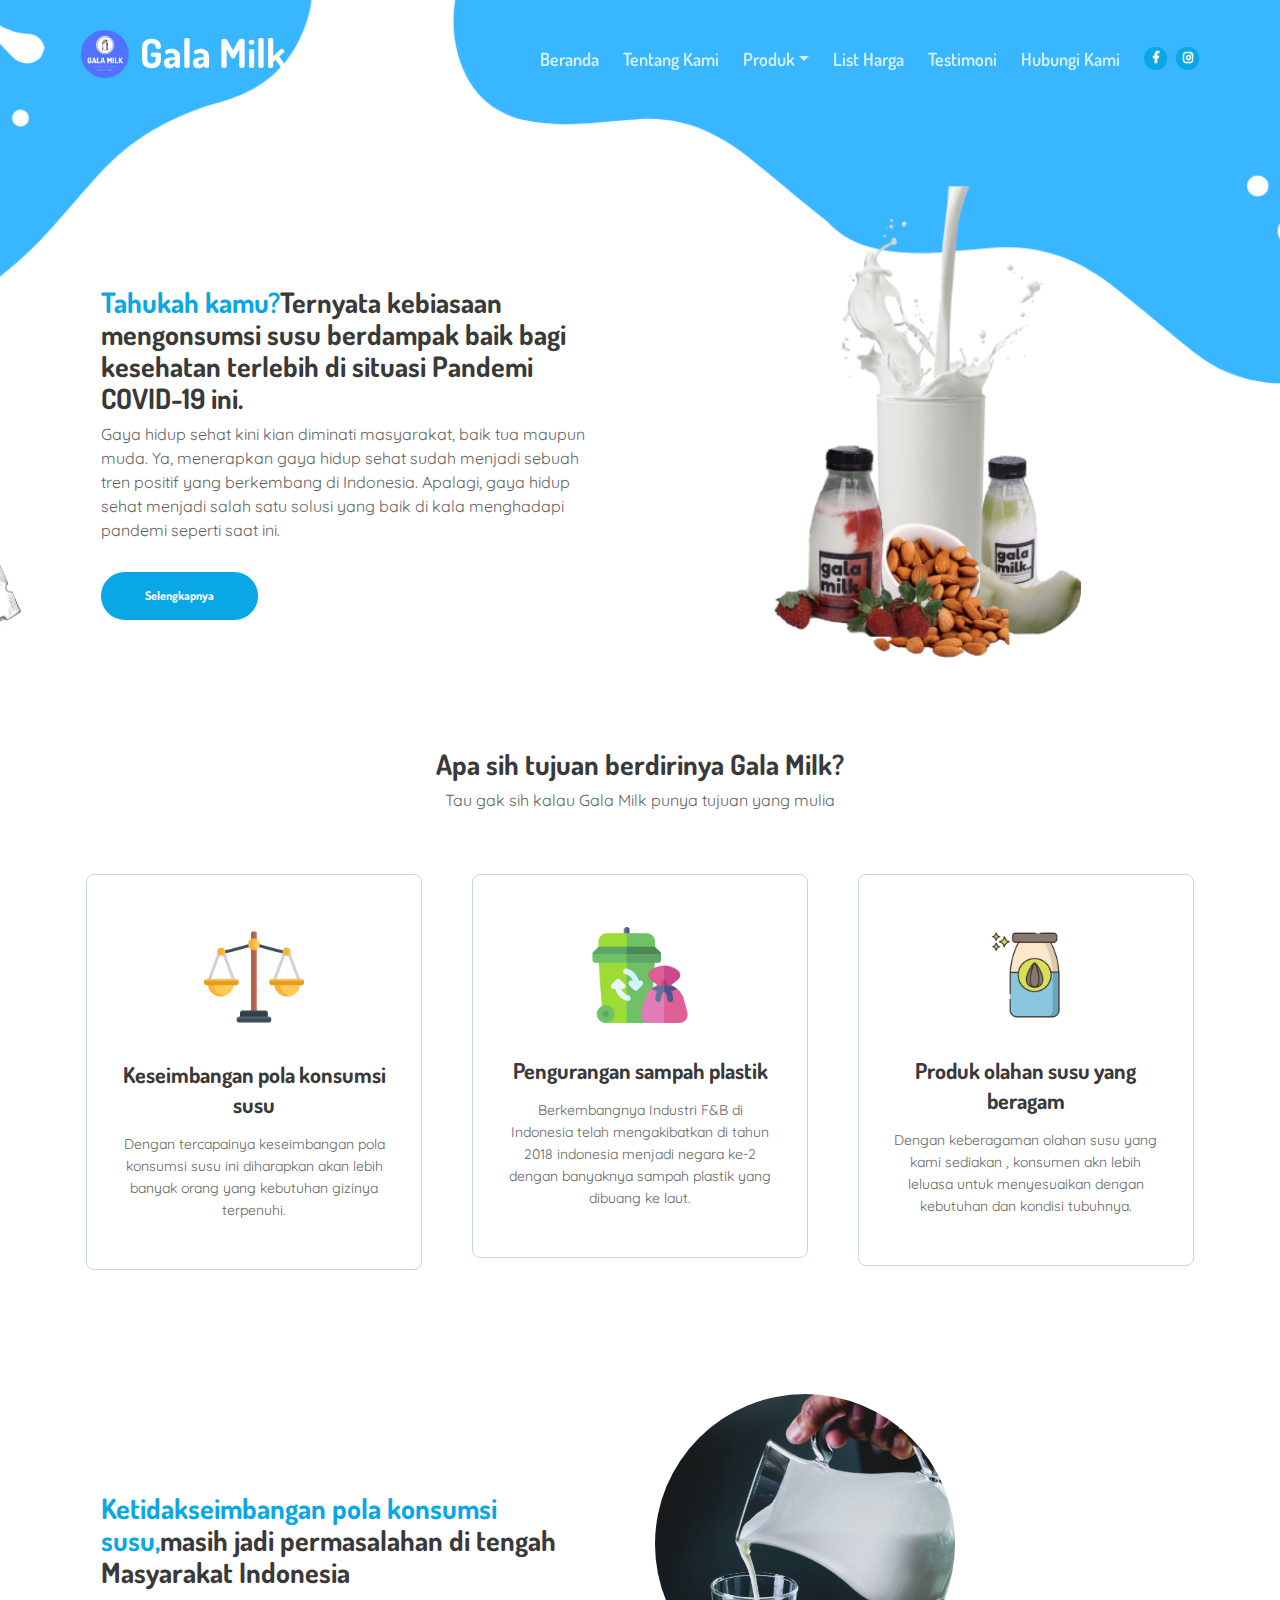
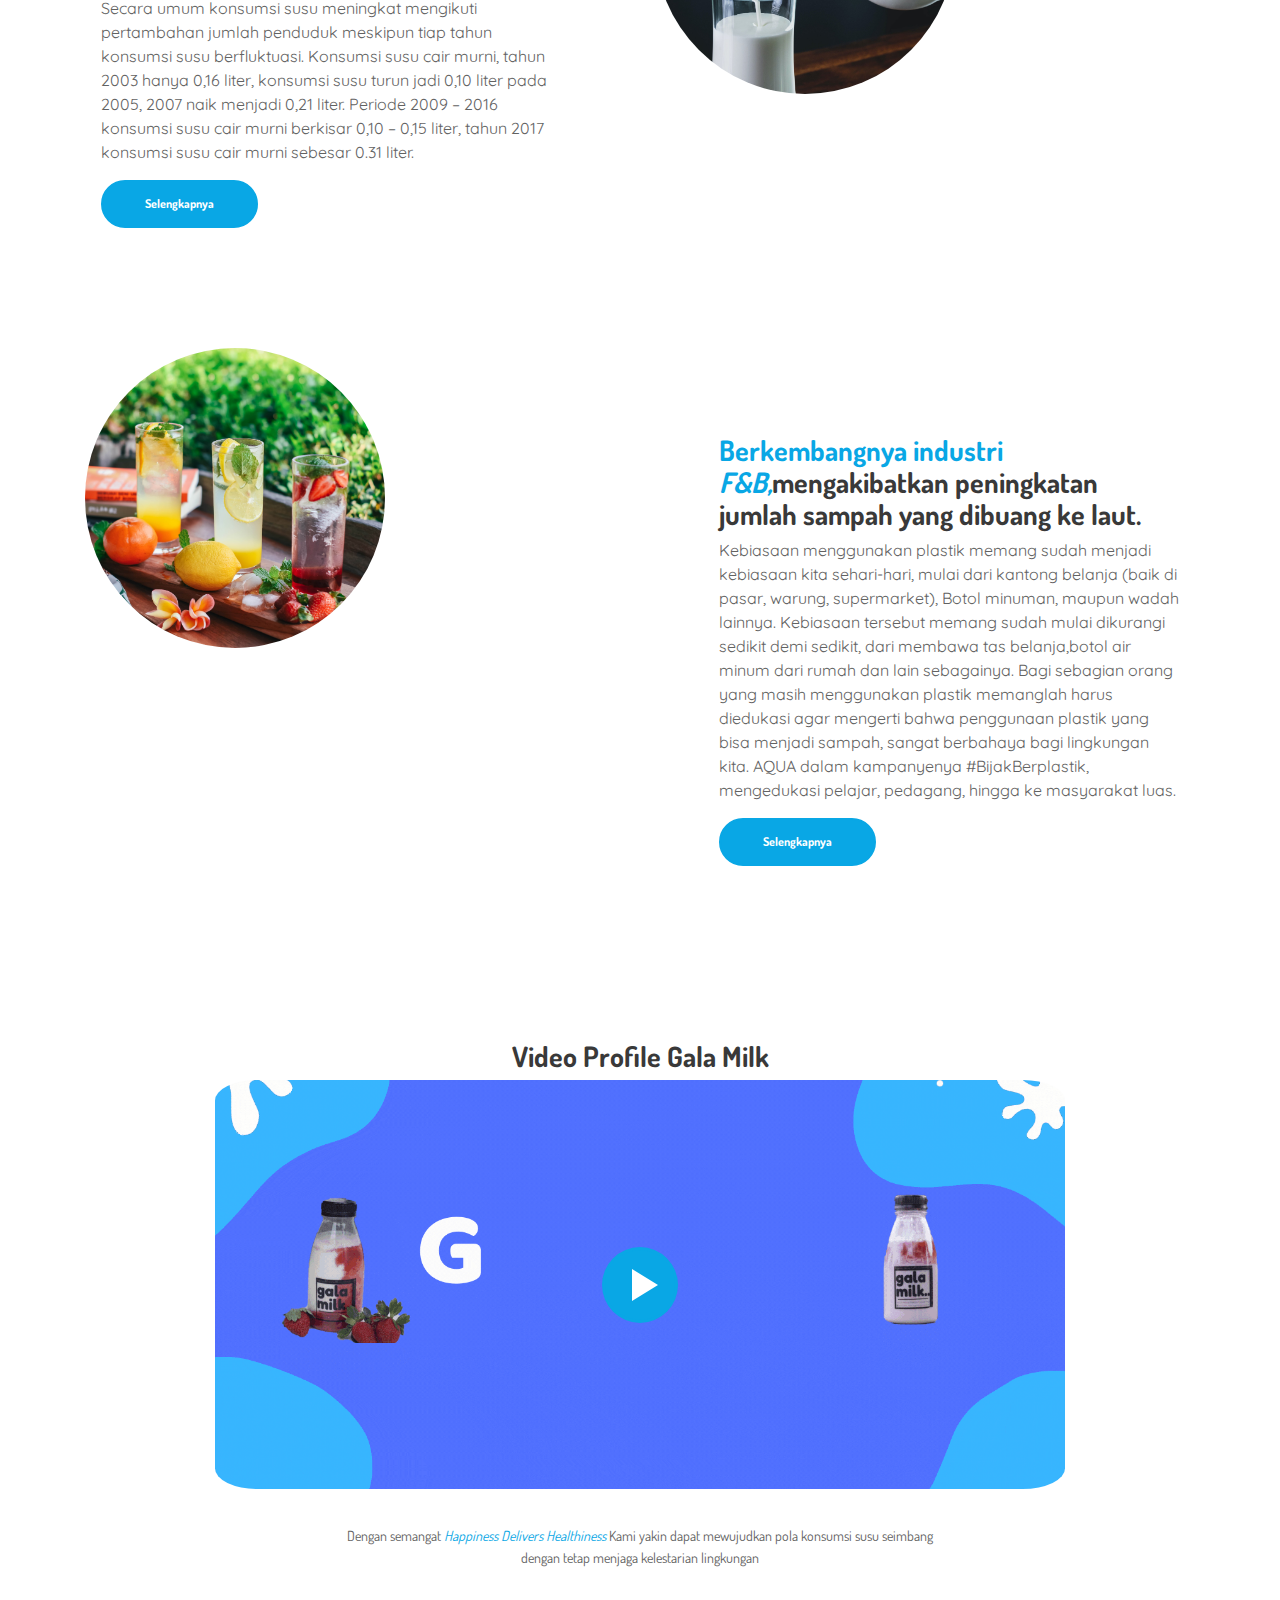
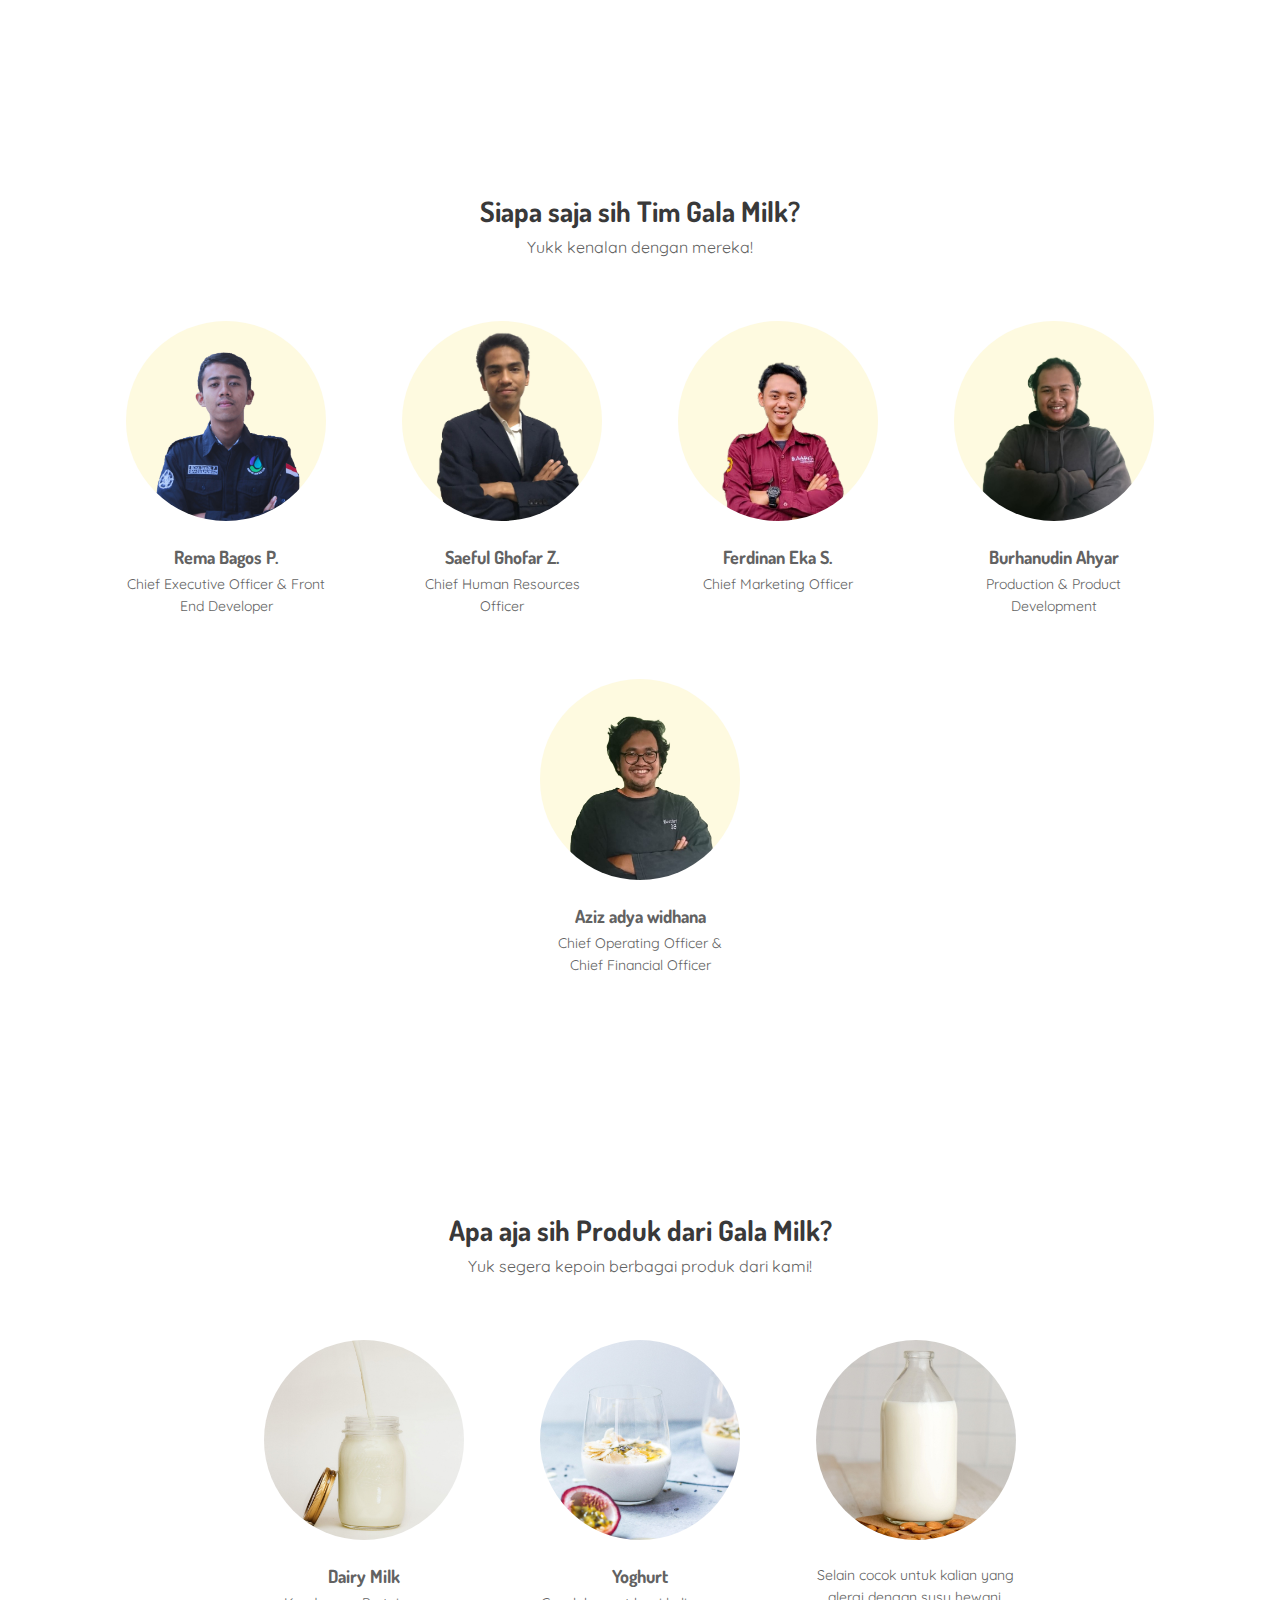
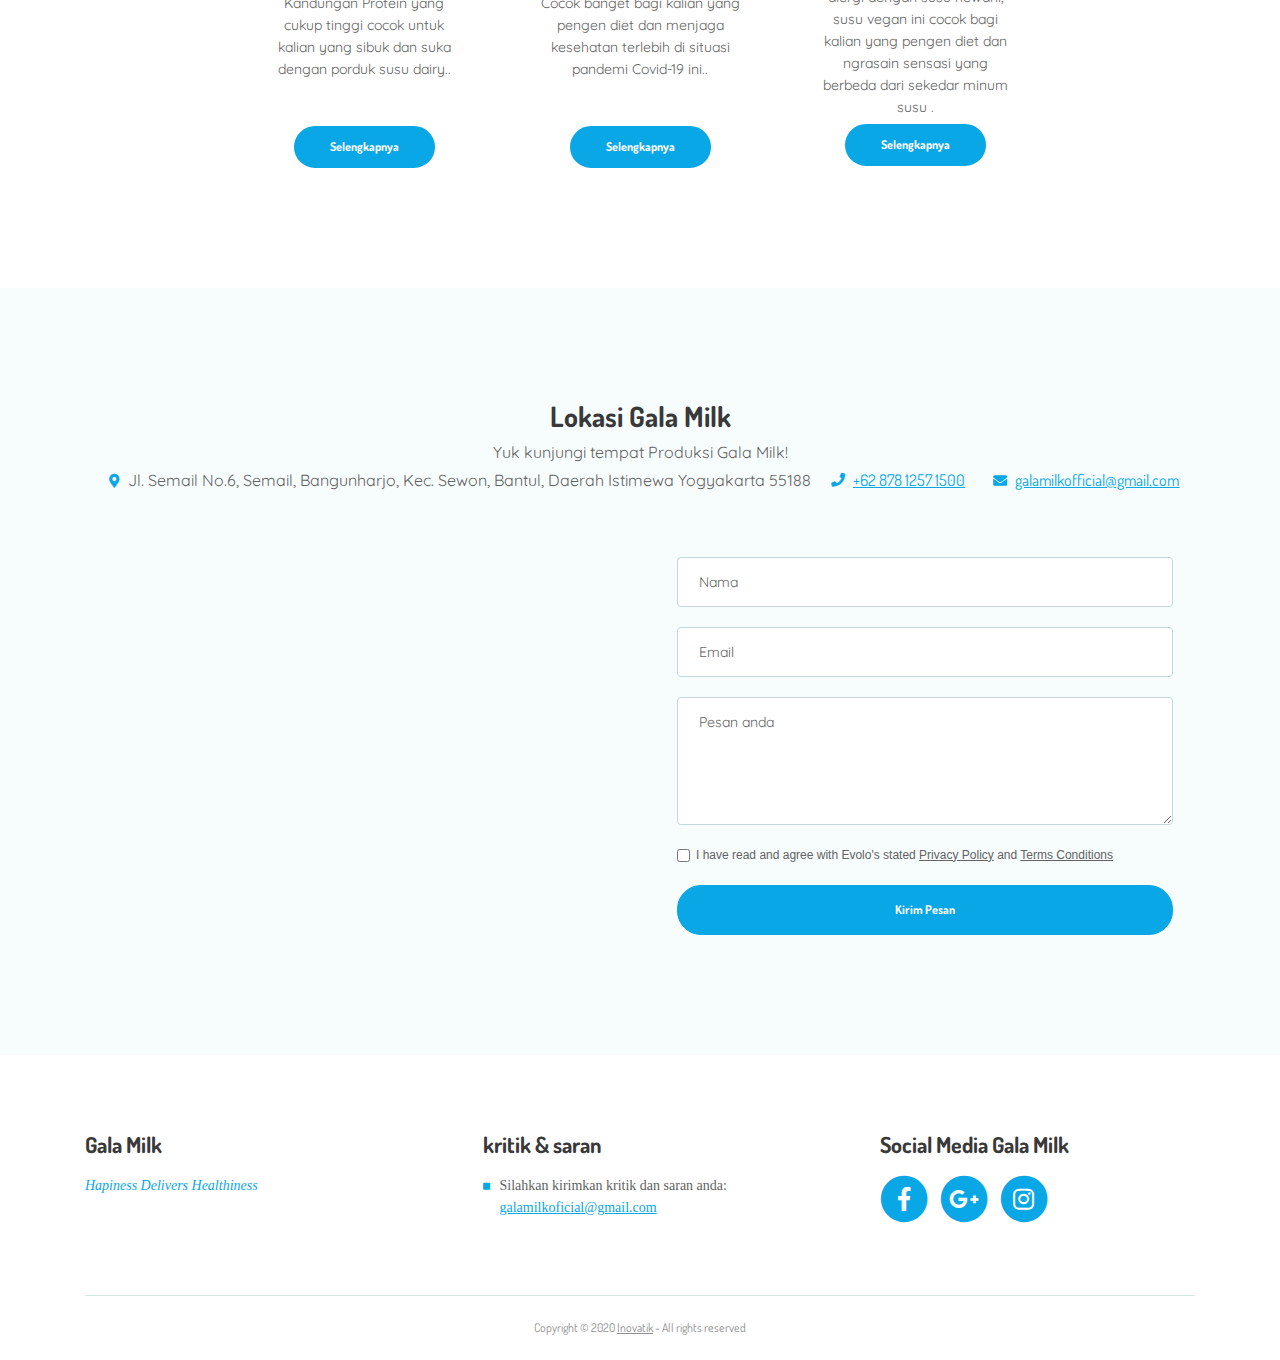
==== commit 18c03f38: "galamilk" ====
--- a/index.html
+++ b/index.html
@@ -7,7 +7,6 @@
     <!-- SEO Meta Tags -->
     <meta name="description" content="Create a stylish landing page for your business startup and get leads for the offered services with this HTML landing page template.">
     <meta name="author" content="Inovatik">
-a
     <!-- OG Meta Tags to improve the way the post looks when you share the page on LinkedIn, Facebook, Google+ -->
 	<meta property="og:site_name" content="" /> <!-- website name -->
 	<meta property="og:site" content="" /> <!-- website link -->
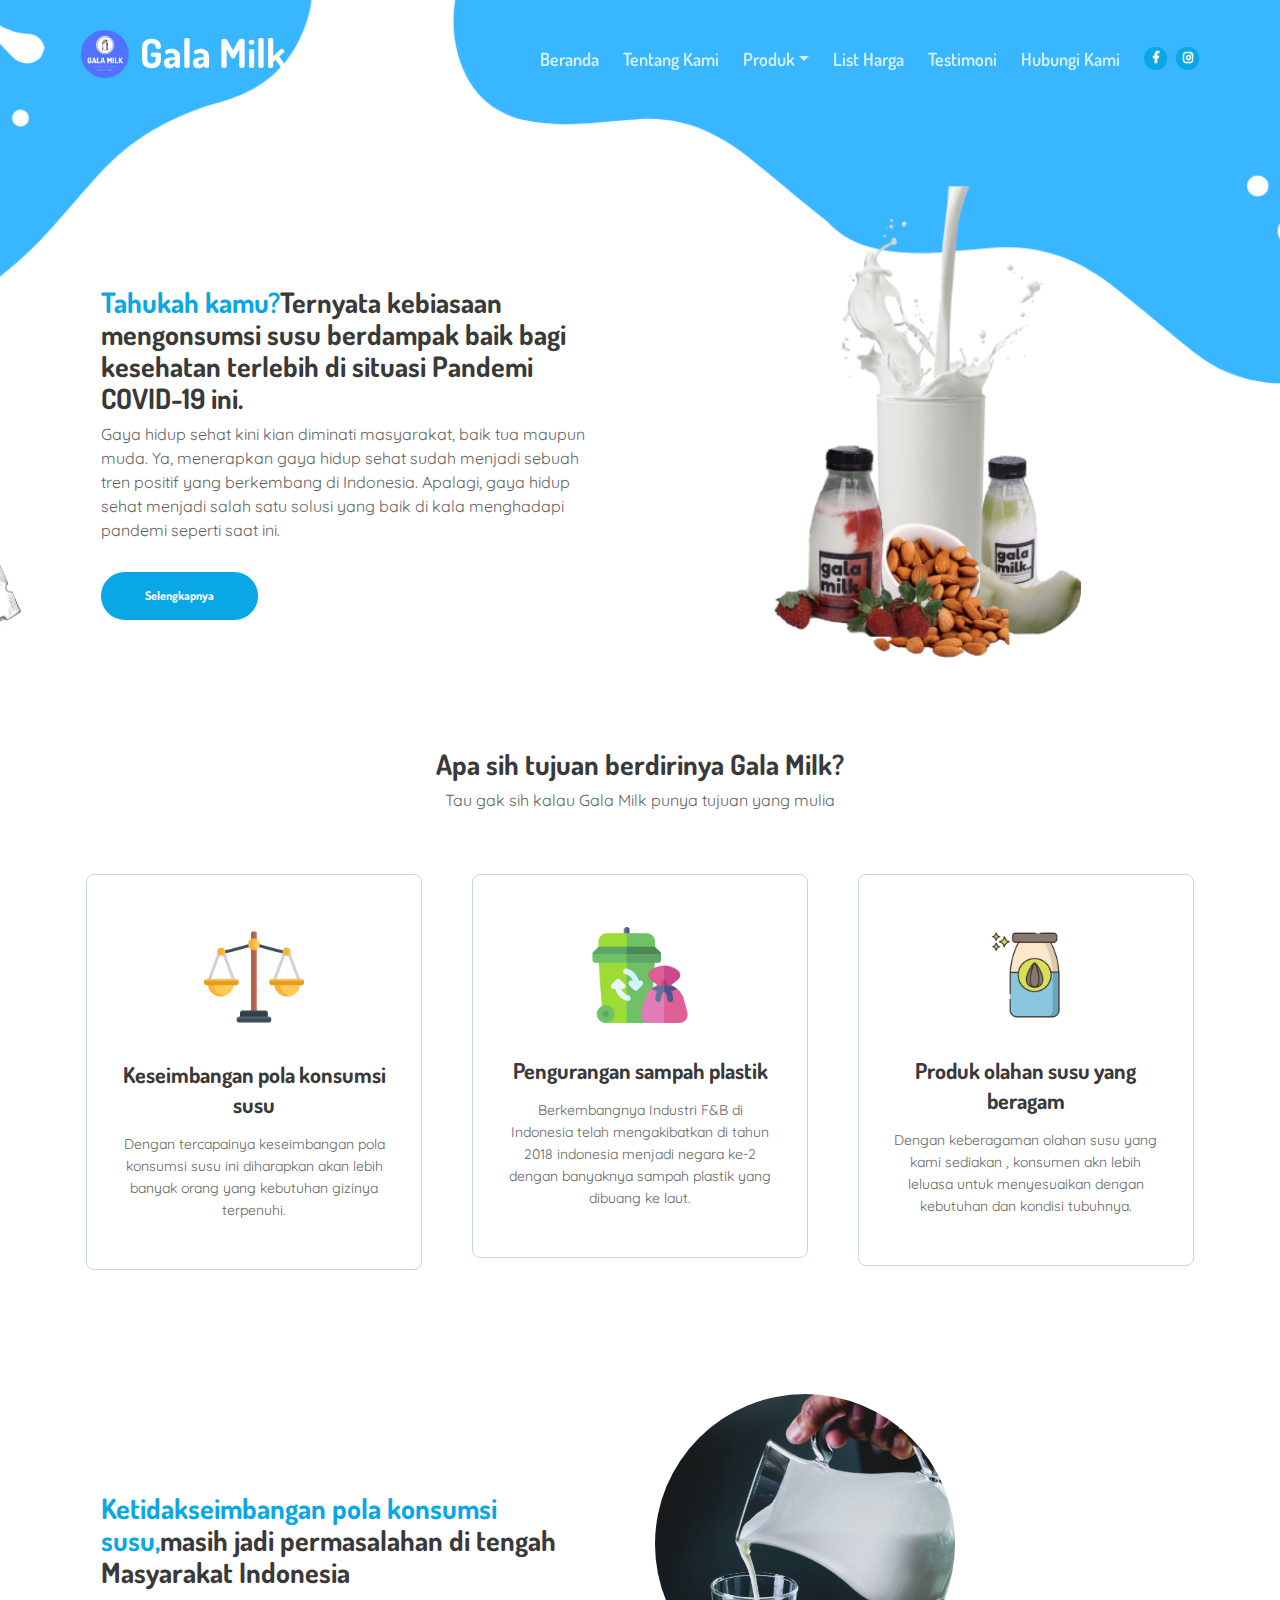
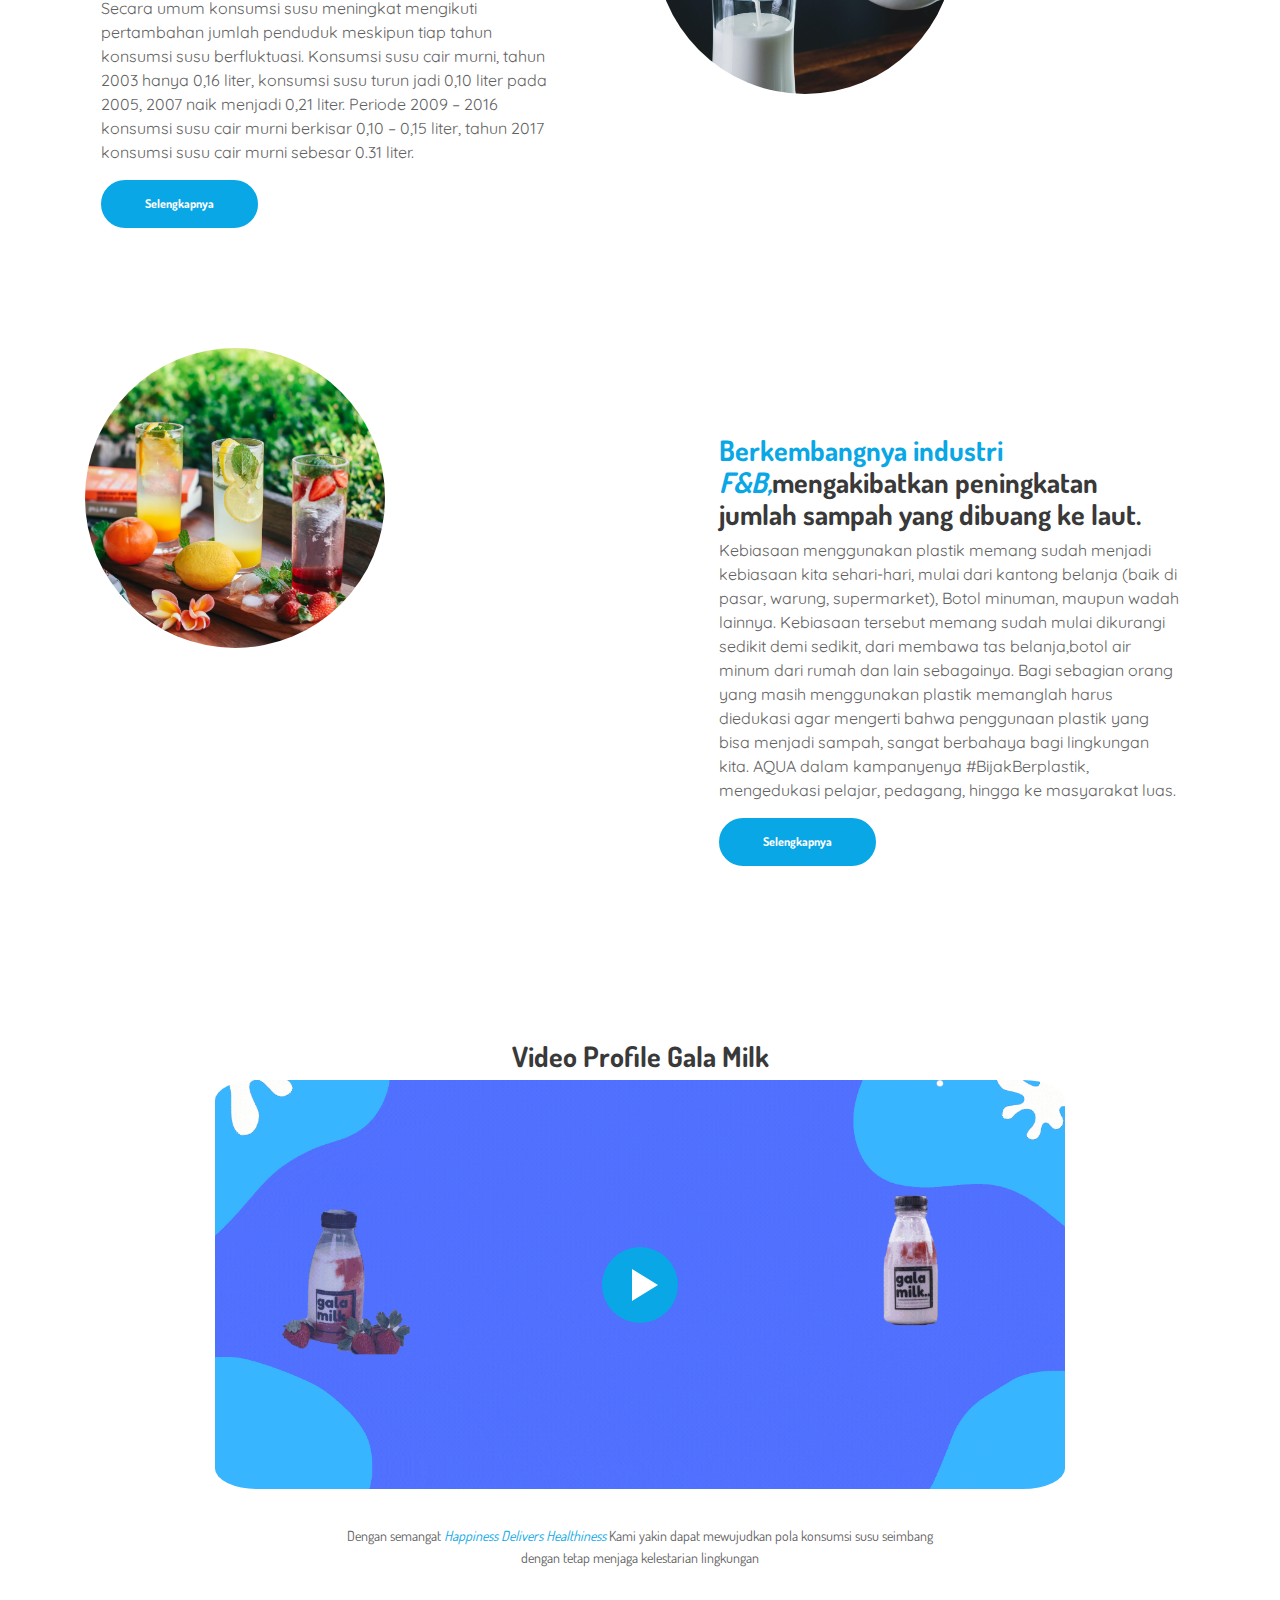
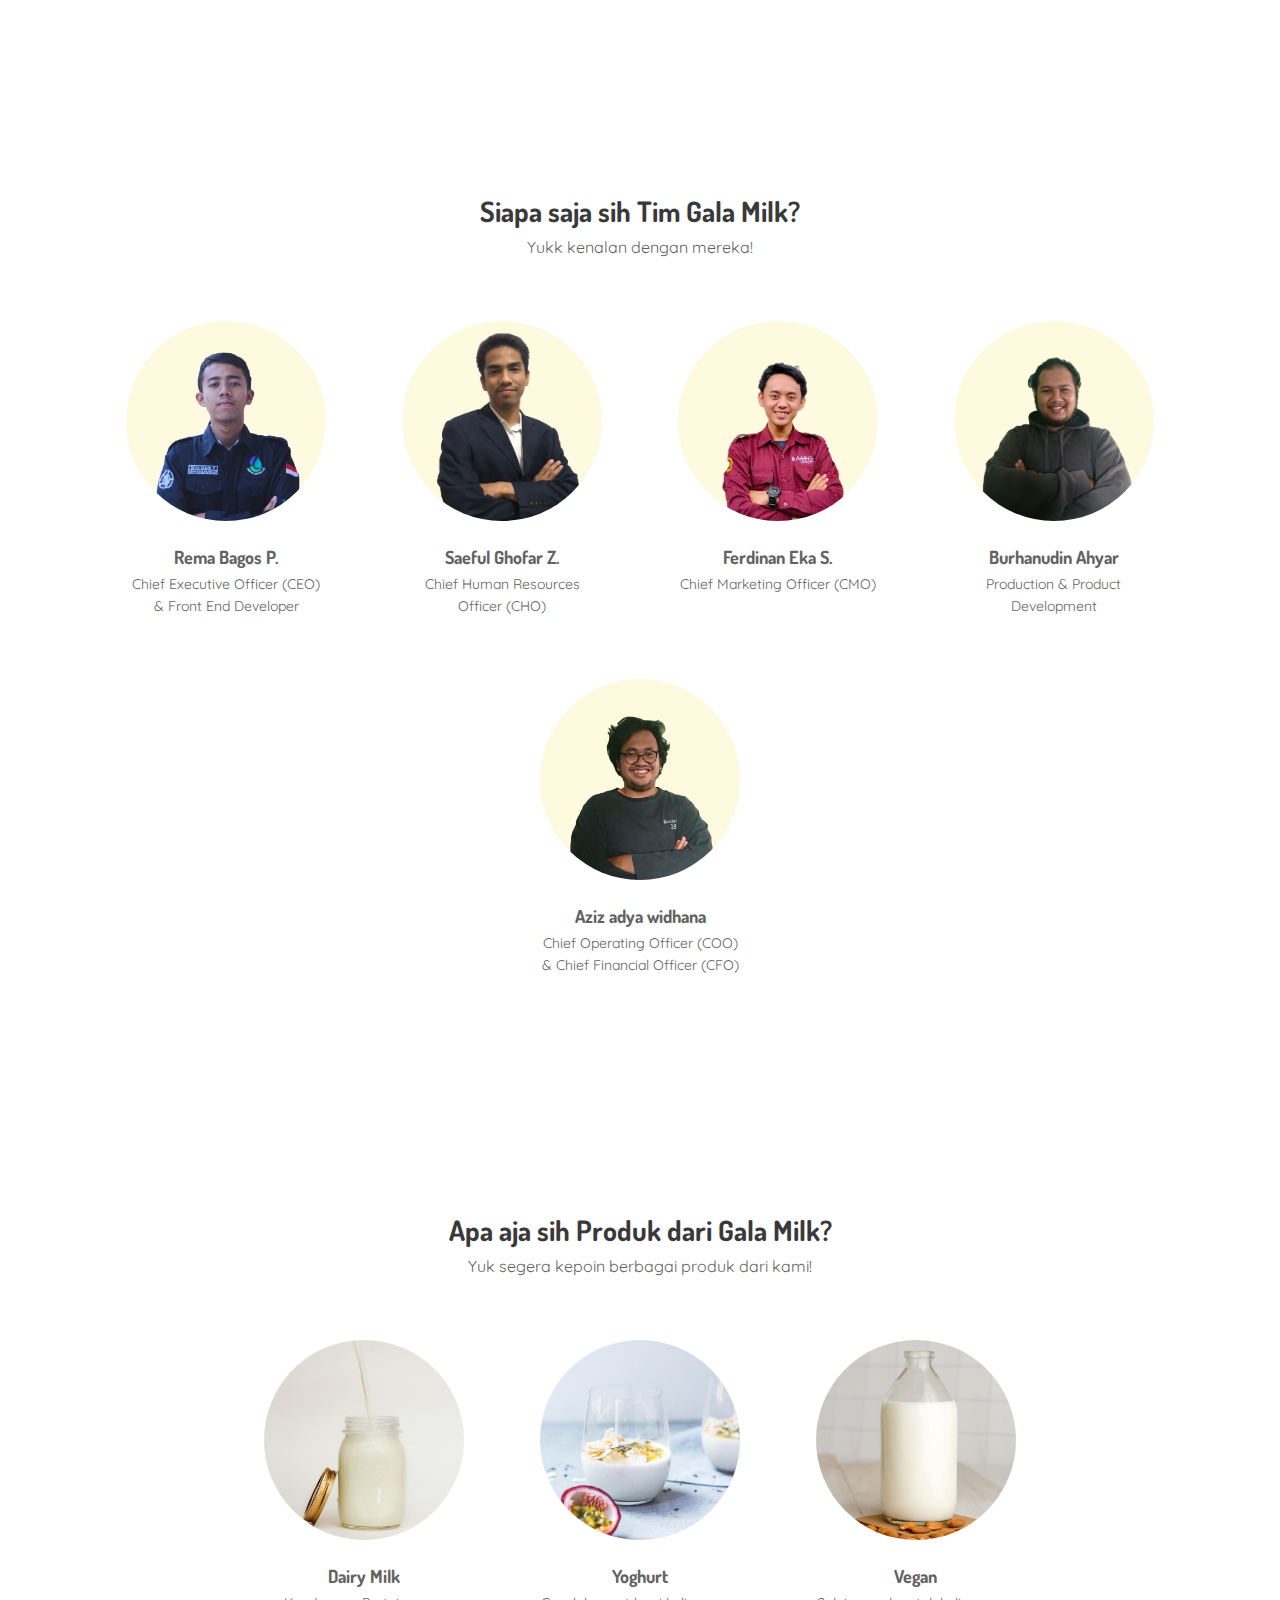
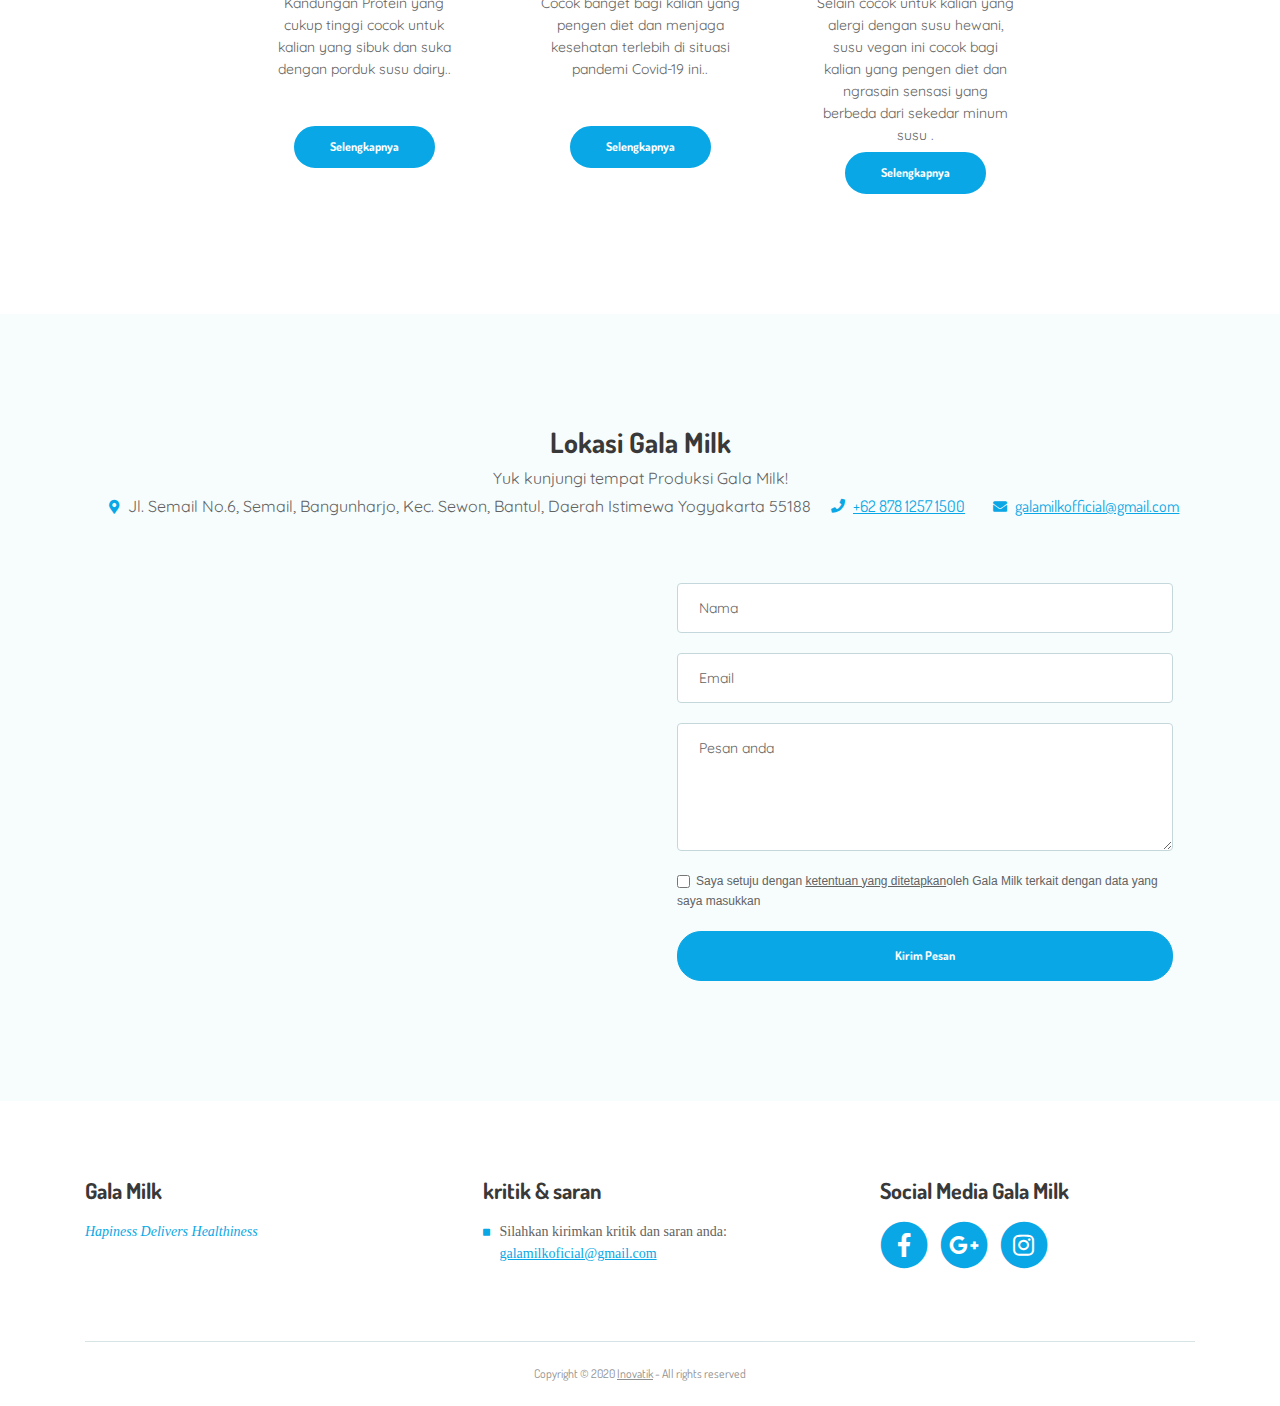
==== commit 8c0ceed3: "galamilk_ubah ketentuan" ====
--- a/index.html
+++ b/index.html
@@ -73,7 +73,7 @@
             <span class="navbar-toggler-awesome fas fa-bars"></span>
             <span class="navbar-toggler-awesome fas fa-times"></span>
         </button>
-        <!-- end of mobile menu toggle button -->
+        <!-- end of mobile menu togsgle button -->
 
         <div class="collapse navbar-collapse" id="navbarsExampleDefault">
             <ul class="navbar-nav ml-auto">
@@ -240,6 +240,7 @@
     <!-- end of details 2 -->
 
 
+    
 <!-- Video -->
 <div class="basic-3">
     <div class="container">
@@ -289,7 +290,7 @@
                             <img class="img-fluid" src="images/person/rema-min.png" alt="alternative">
                         </div> <!-- end of image-wrapper -->
                         <p class="p-large" style="font-family:dosis;"><strong>Rema Bagos P.</strong></p>
-                        <p class="job-title" style="font-family:'Quicksand', sans-serif;">Chief Executive Officer & Front End Developer</p>
+                        <p class="job-title" style="font-family:'Quicksand', sans-serif;">Chief Executive Officer (CEO) & Front End Developer</p>
                         
                     </div> <!-- end end of team-member -->
                     <!-- end of team member -->
@@ -300,7 +301,7 @@
                             <img class="img-fluid" src="images/person/saeful.png" alt="alternative">
                         </div> <!-- end of image wrapper -->
                         <p class="p-large" style="font-family:dosis;"><strong>Saeful Ghofar Z.</strong></p>
-                        <p class="job-title" style="font-family:'Quicksand', sans-serif;">Chief Human Resources Officer</p>
+                        <p class="job-title" style="font-family:'Quicksand', sans-serif;">Chief Human Resources Officer (CHO)</p>
                         <!-- end of social-icons -->
                     </div> <!-- end of team-member -->
                     <!-- end of team member -->
@@ -311,7 +312,7 @@
                             <img class="img-fluid" src="images/person/ferdinan1.png" alt="alternative">
                         </div> <!-- end of image wrapper -->
                         <p class="p-large" style="font-family:dosis;"><strong>Ferdinan Eka S.</strong></p>
-                        <p class="job-title" style="font-family:'Quicksand', sans-serif;">Chief Marketing Officer</p>
+                        <p class="job-title" style="font-family:'Quicksand', sans-serif;">Chief Marketing Officer (CMO)</p>
                          <!-- end of social-icons -->
                     </div> <!-- end of team-member -->
                     <!-- end of team member --> 
@@ -330,7 +331,7 @@
                             <img class="img-fluid" src="images/person/aziz.jpeg.png" alt="alternative">
                         </div> <!-- end of image wrapper -->
                         <p class="p-large" style="font-family:dosis;"><strong>Aziz adya widhana</strong></p>
-                        <p class="job-title" style="font-family:'Quicksand', sans-serif;">Chief Operating Officer & Chief Financial Officer </p>
+                        <p class="job-title" style="font-family:'Quicksand', sans-serif;">Chief Operating Officer (COO) & Chief Financial Officer (CFO) </p>
                          <!-- end of social-icons -->
                     </div>
                 </div> <!-- end of col -->
@@ -384,8 +385,10 @@
                     <div class="team-member">
                         <div class="image-wrapper">
                             <img class="img-fluid" src="images/Vegan-min.jpg" alt="alternative">
-                        </div> <!-- end of image wrapper -->
-                        <p class="job-title" style="font-family:'Quicksand', sans-serif;">Selain cocok untuk kalian yang  alergi dengan susu hewani,  susu vegan ini cocok bagi kalian yang pengen diet dan ngrasain sensasi yang berbeda  dari sekedar minum susu
+                        </div>
+                        <p class="p-large"style="font-family:Dosis;"><strong>Vegan</strong></p>
+                         <!-- end of image wrapper -->
+                        <p class="job-title" style="font-family:'Quicksand', sans-serif;">Selain cocok untuk kalian yang  alergi dengan susu hewani, susu vegan ini cocok bagi kalian yang pengen diet dan ngrasain sensasi yang berbeda  dari sekedar minum susu
                             .</p>
                         <span class="social-icons">
                             <span class="social-icons">
@@ -443,7 +446,7 @@
                             <div class="help-block with-errors"></div>
                         </div>
                         <div class="form-group checkbox">
-                            <input type="checkbox" id="cterms" value="Agreed-to-Terms" required>I have read and agree with Evolo's stated <a href="privacy-policy.html">Privacy Policy</a> and <a href="terms-conditions.html">Terms Conditions</a> 
+                            <input type="checkbox" id="cterms" value="Agreed-to-Terms" required>Saya setuju dengan  <a href="terms-conditions.html">ketentuan yang ditetapkan</a>oleh Gala Milk terkait dengan data yang saya masukkan
                             <div class="help-block with-errors"></div>
                         </div>
                         <div class="form-group">
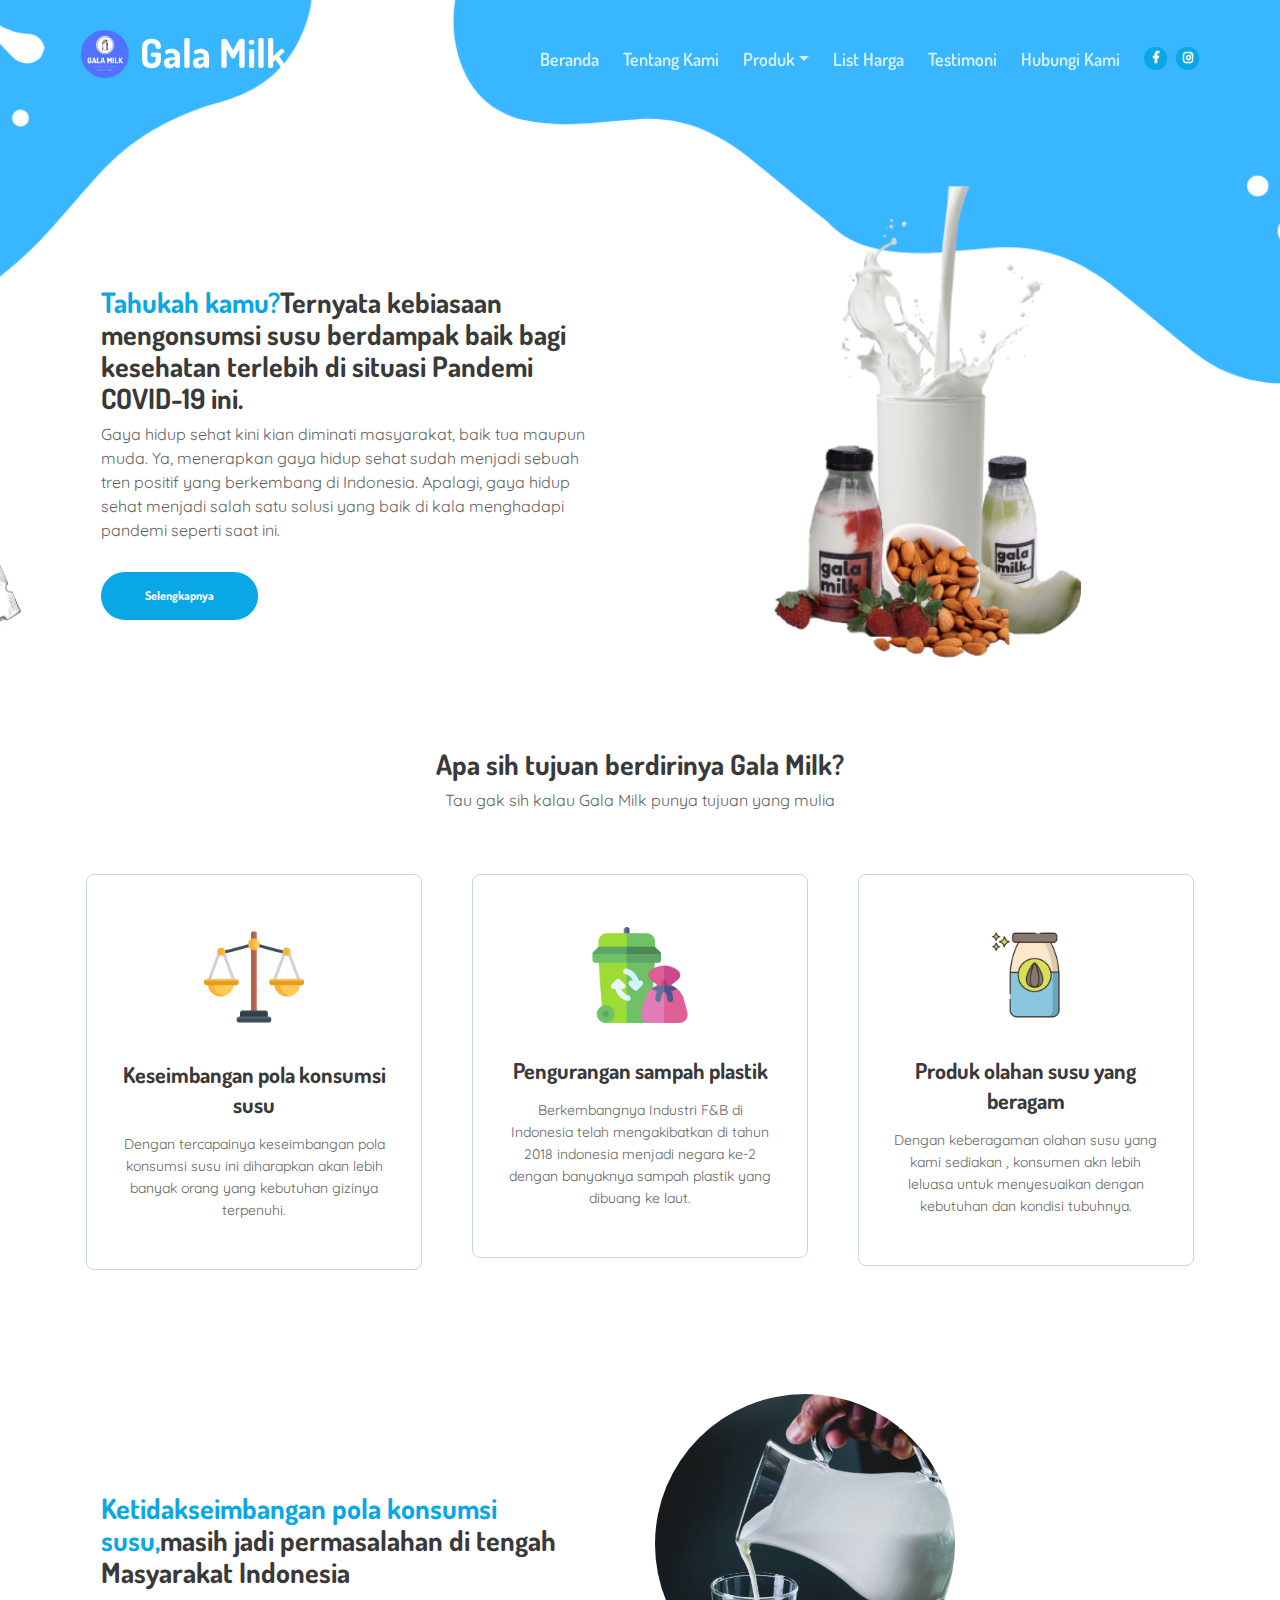
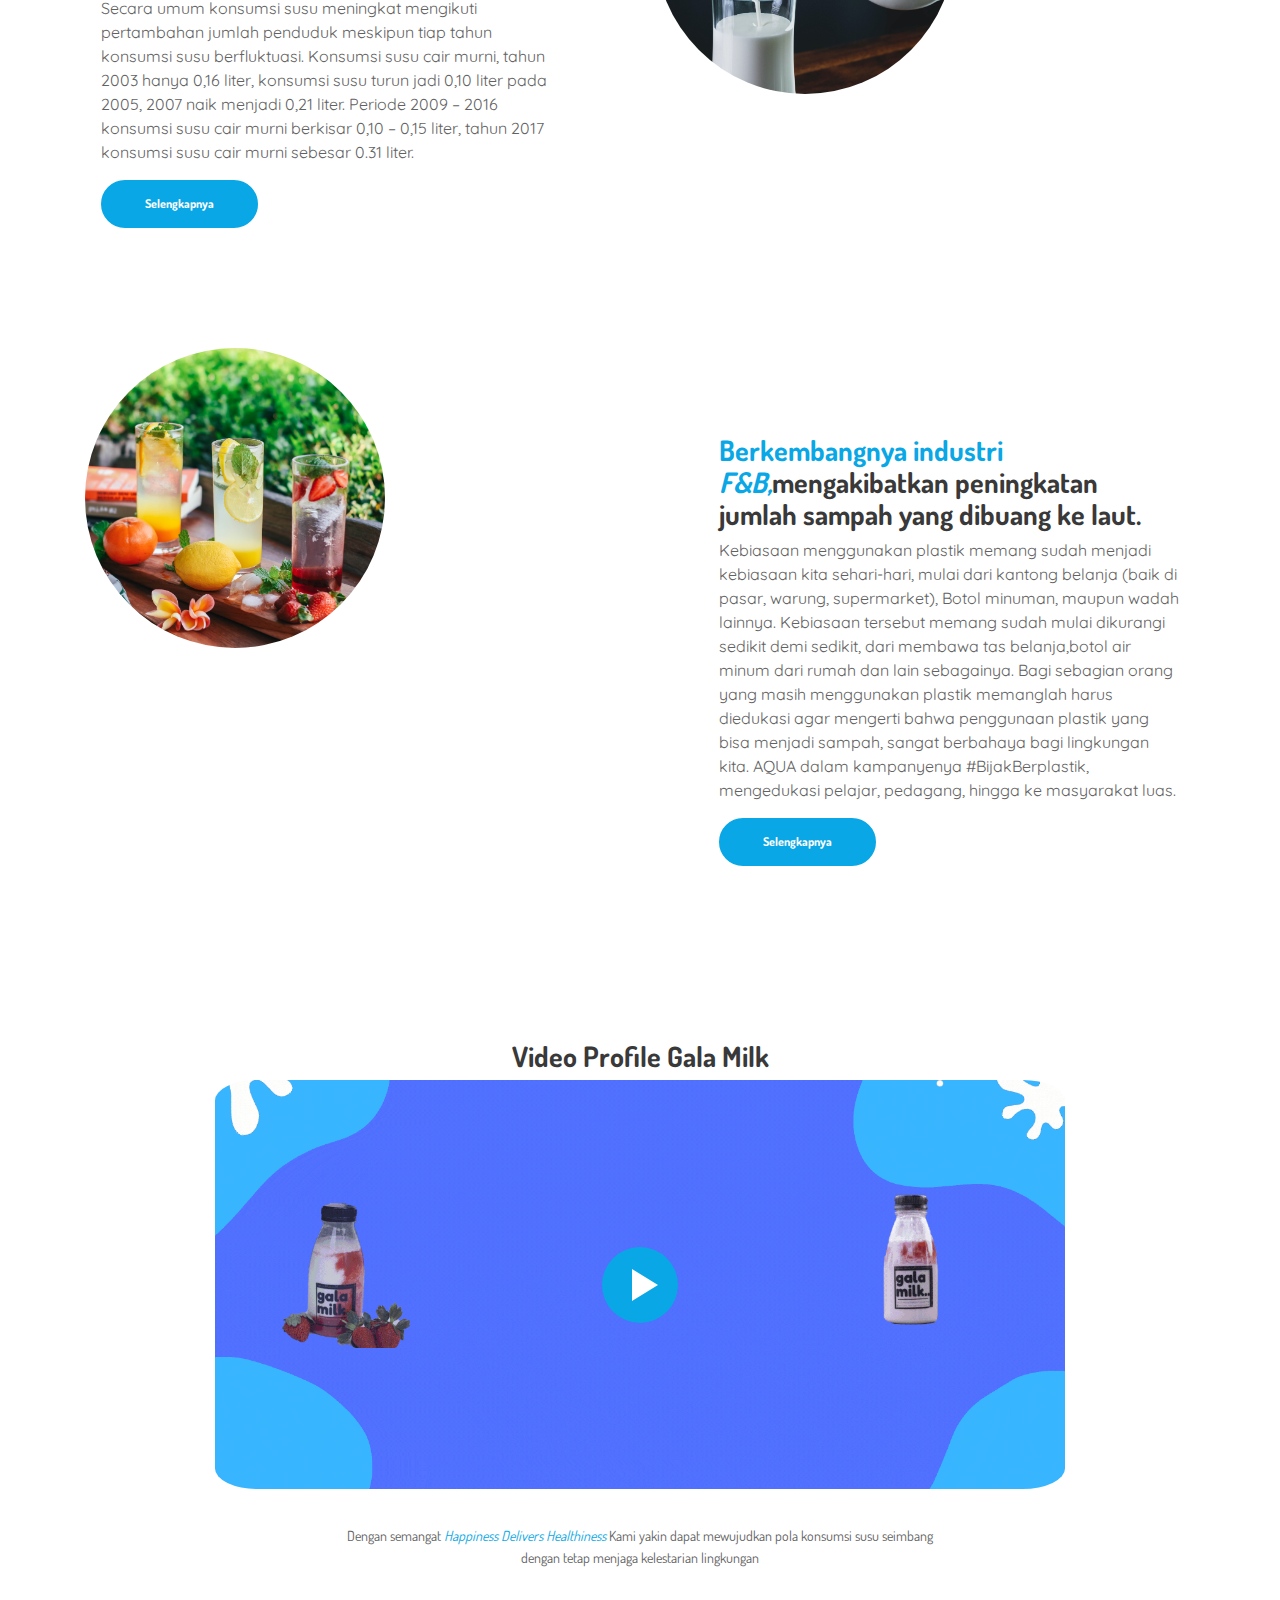
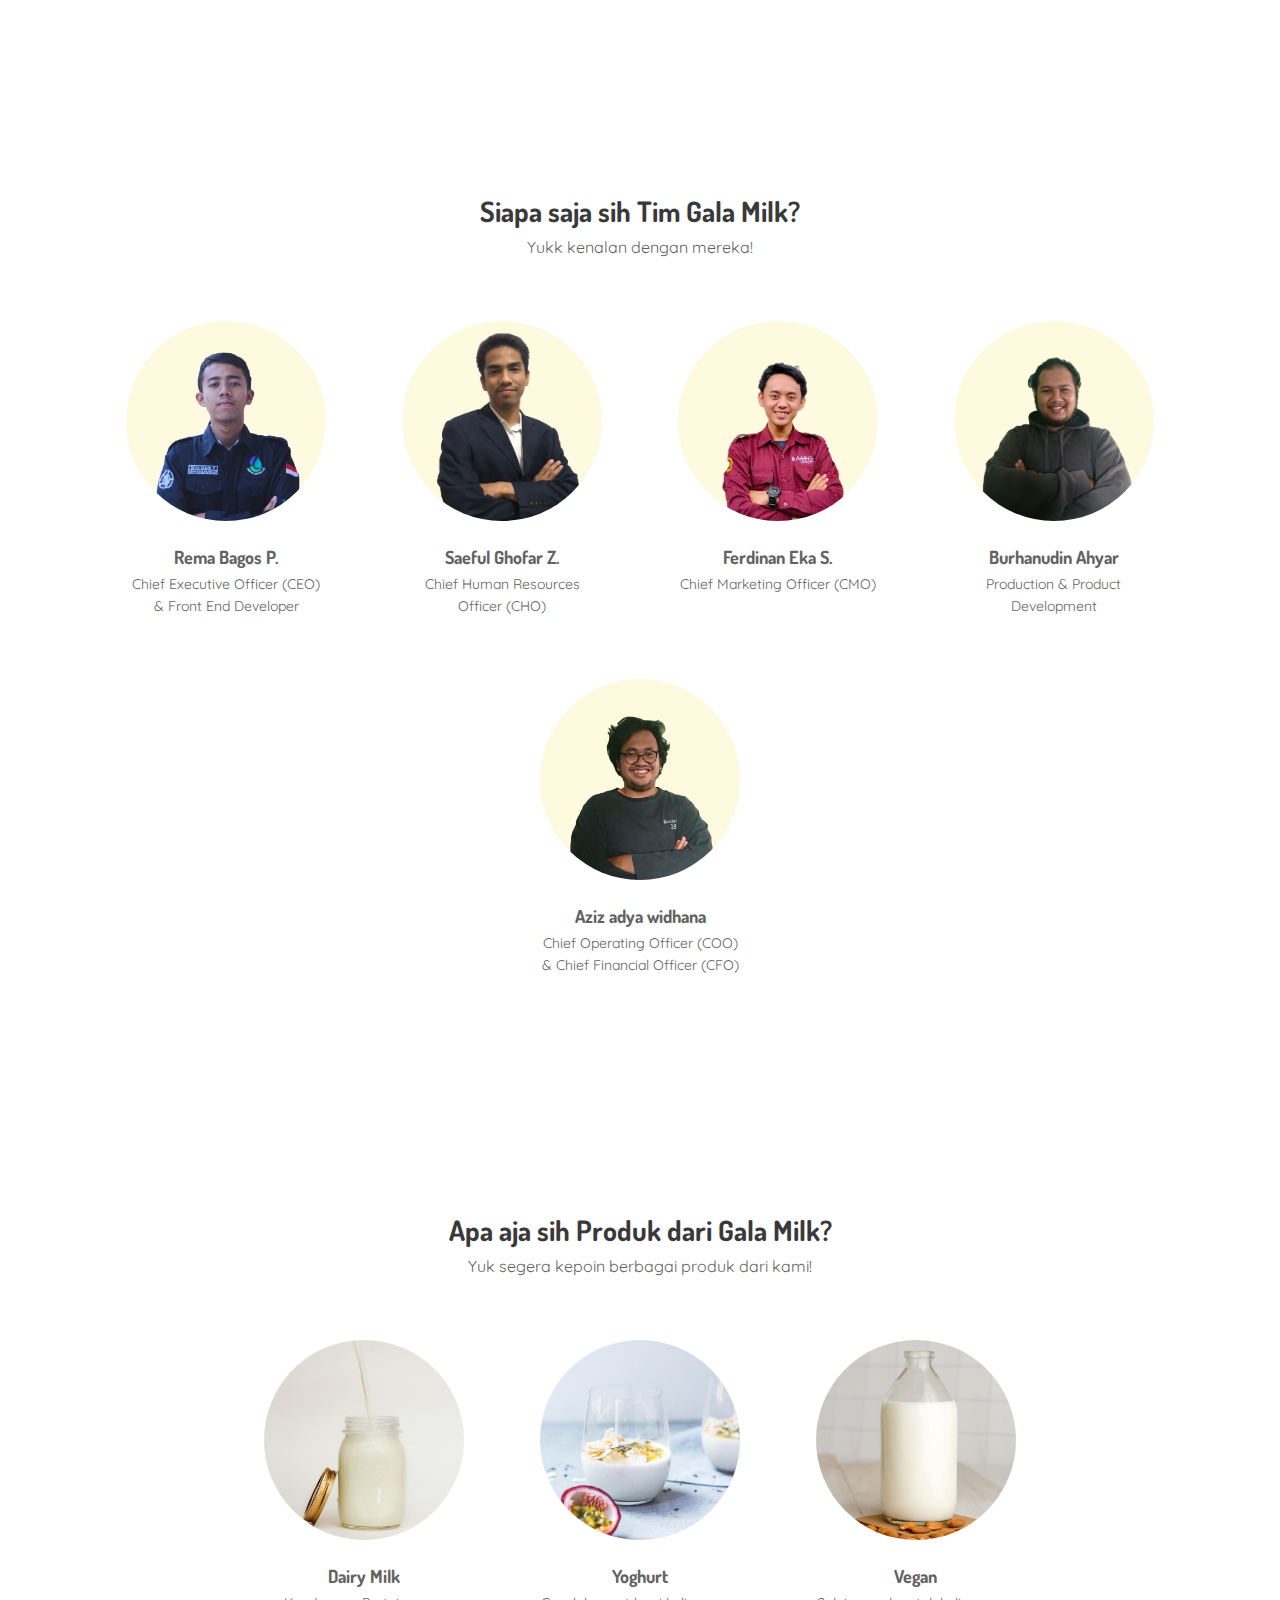
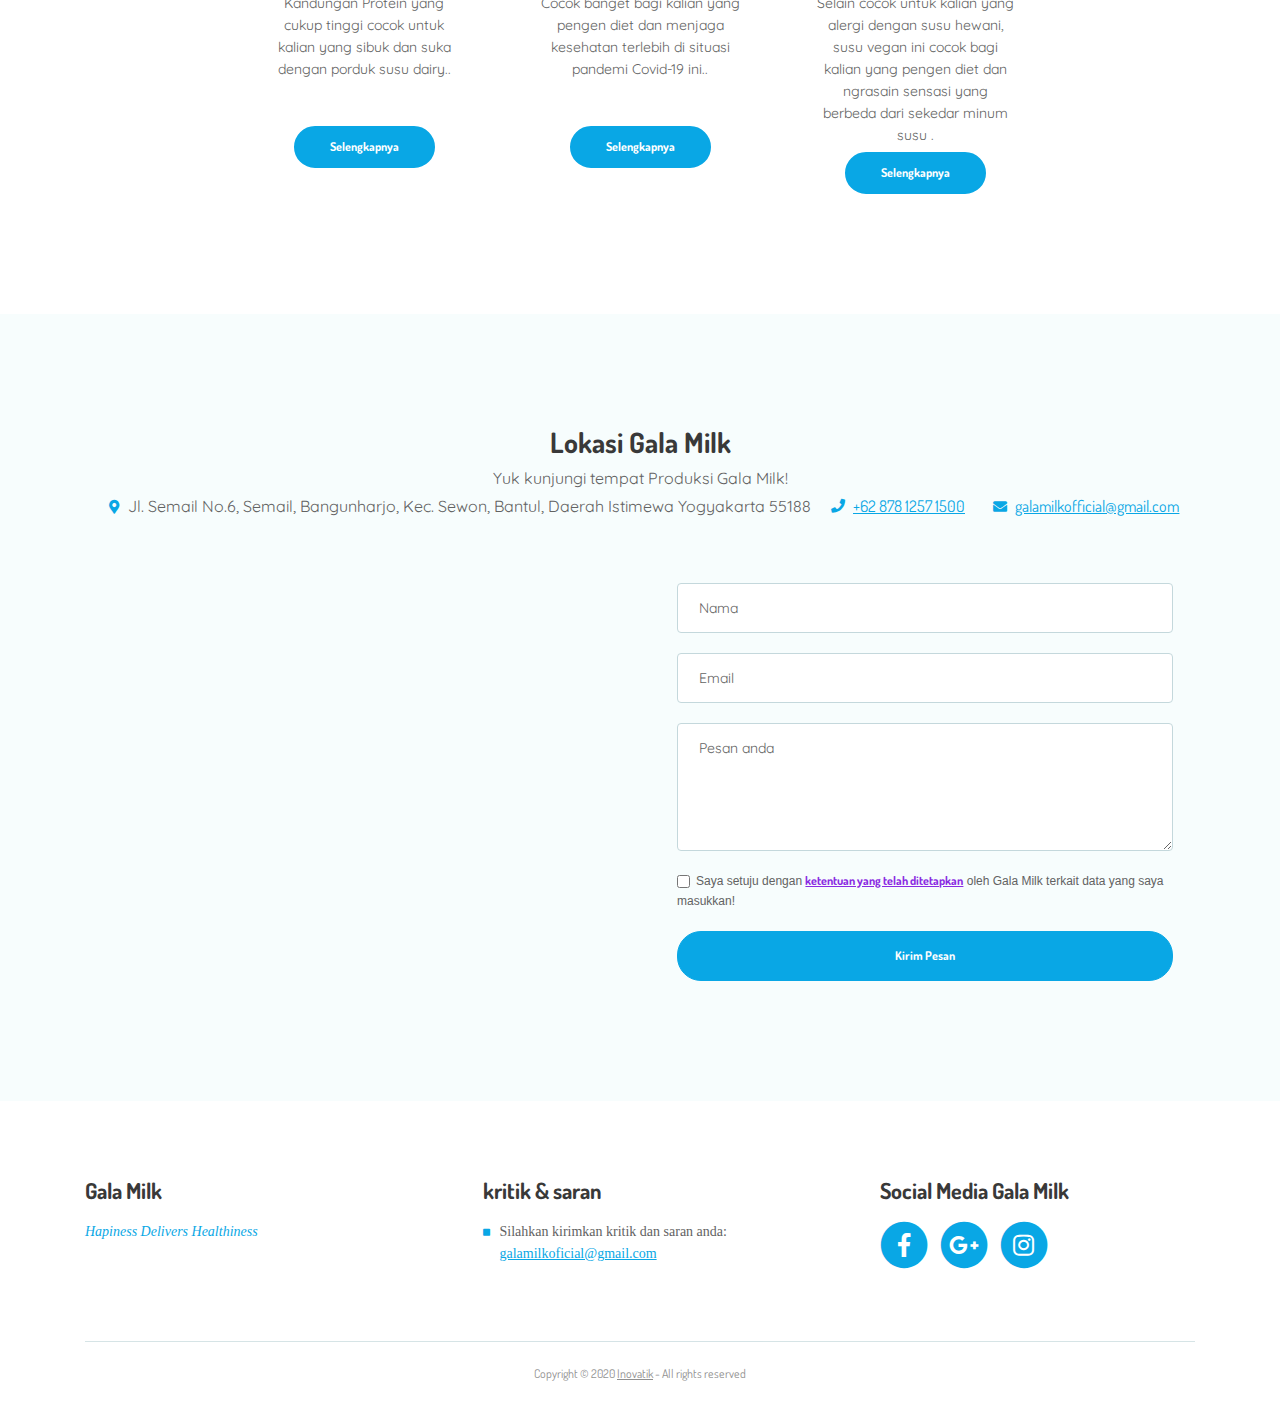
==== commit f3636cce: "galamilk_ubah2" ====
--- a/index.html
+++ b/index.html
@@ -446,7 +446,7 @@
                             <div class="help-block with-errors"></div>
                         </div>
                         <div class="form-group checkbox">
-                            <input type="checkbox" id="cterms" value="Agreed-to-Terms" required>Saya setuju dengan  <a href="terms-conditions.html">ketentuan yang ditetapkan</a>oleh Gala Milk terkait dengan data yang saya masukkan
+                            <input type="checkbox" id="cterms" value="Agreed-to-Terms" required>Saya setuju dengan  <a href="terms-conditions.html" style="font-weight: bolder; color:blueviolet; font-family: dosis;">ketentuan yang telah ditetapkan</a> oleh Gala Milk terkait data yang saya masukkan!
                             <div class="help-block with-errors"></div>
                         </div>
                         <div class="form-group">
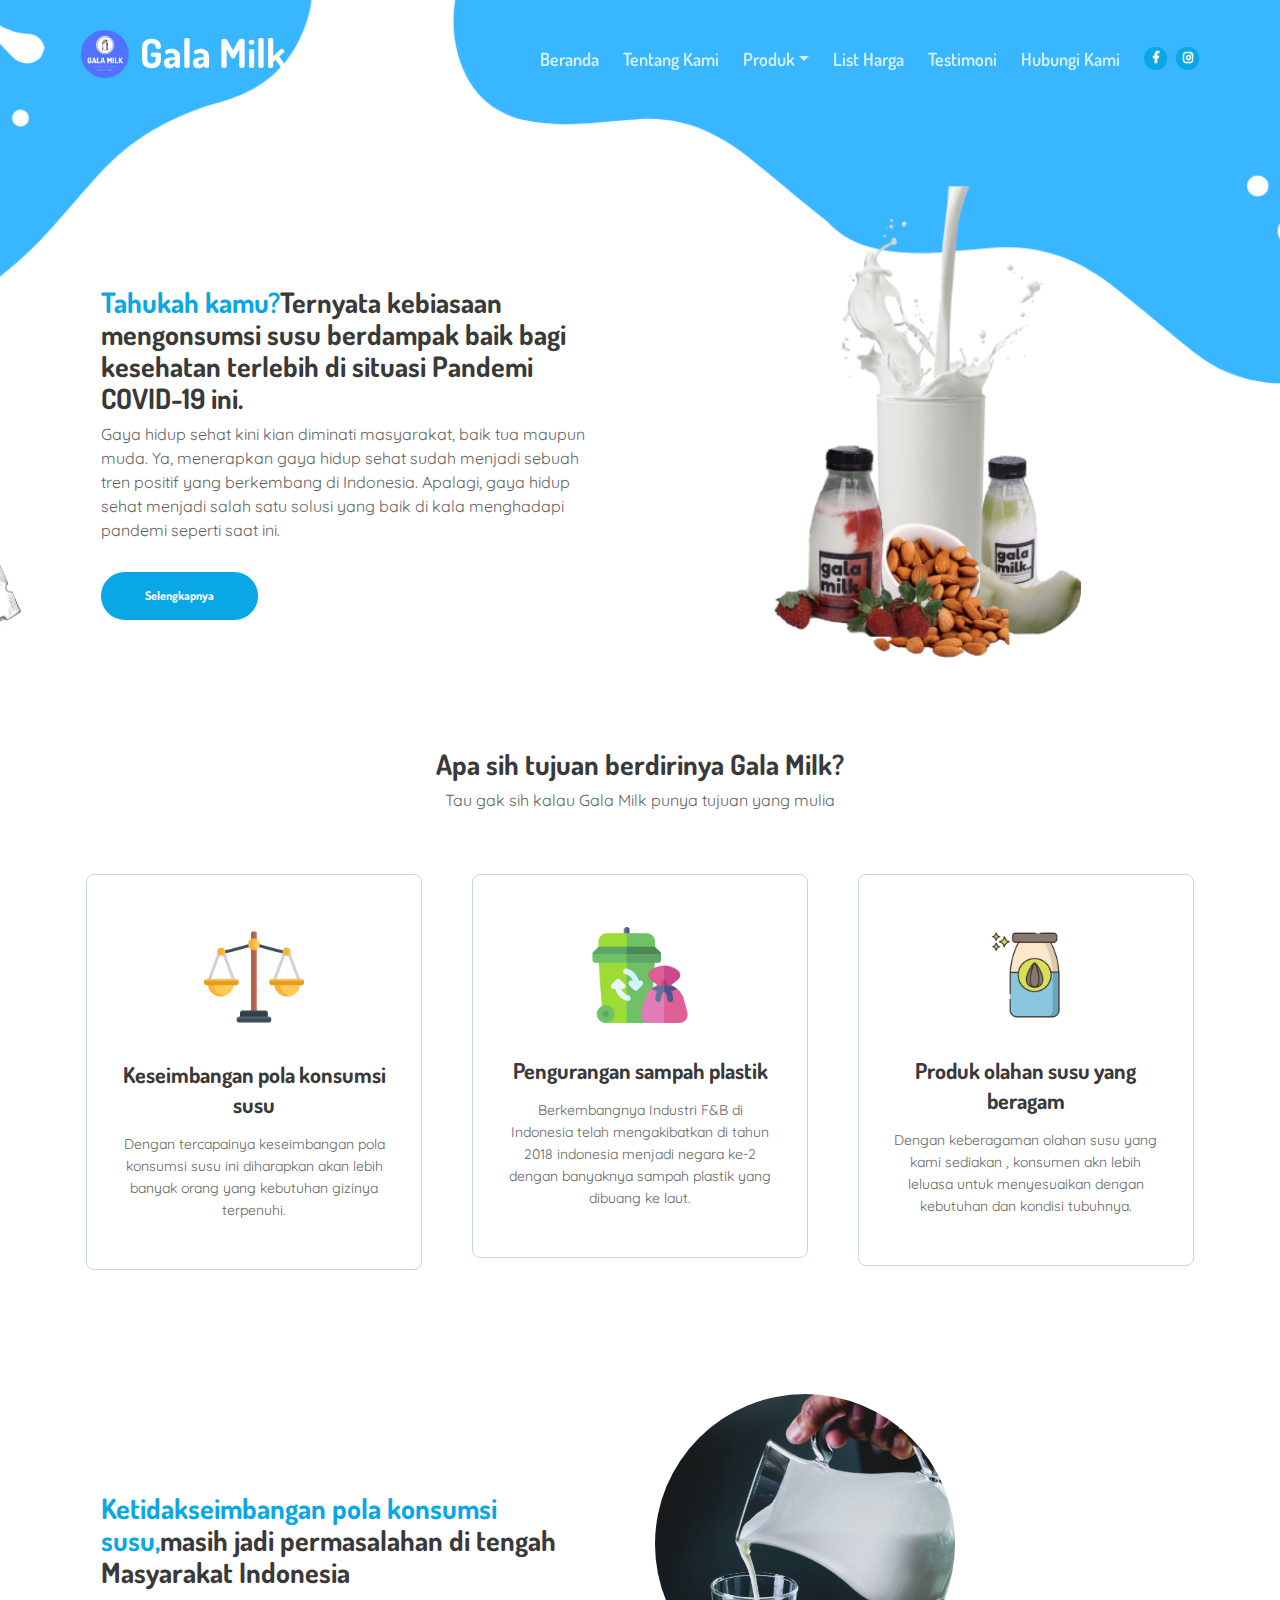
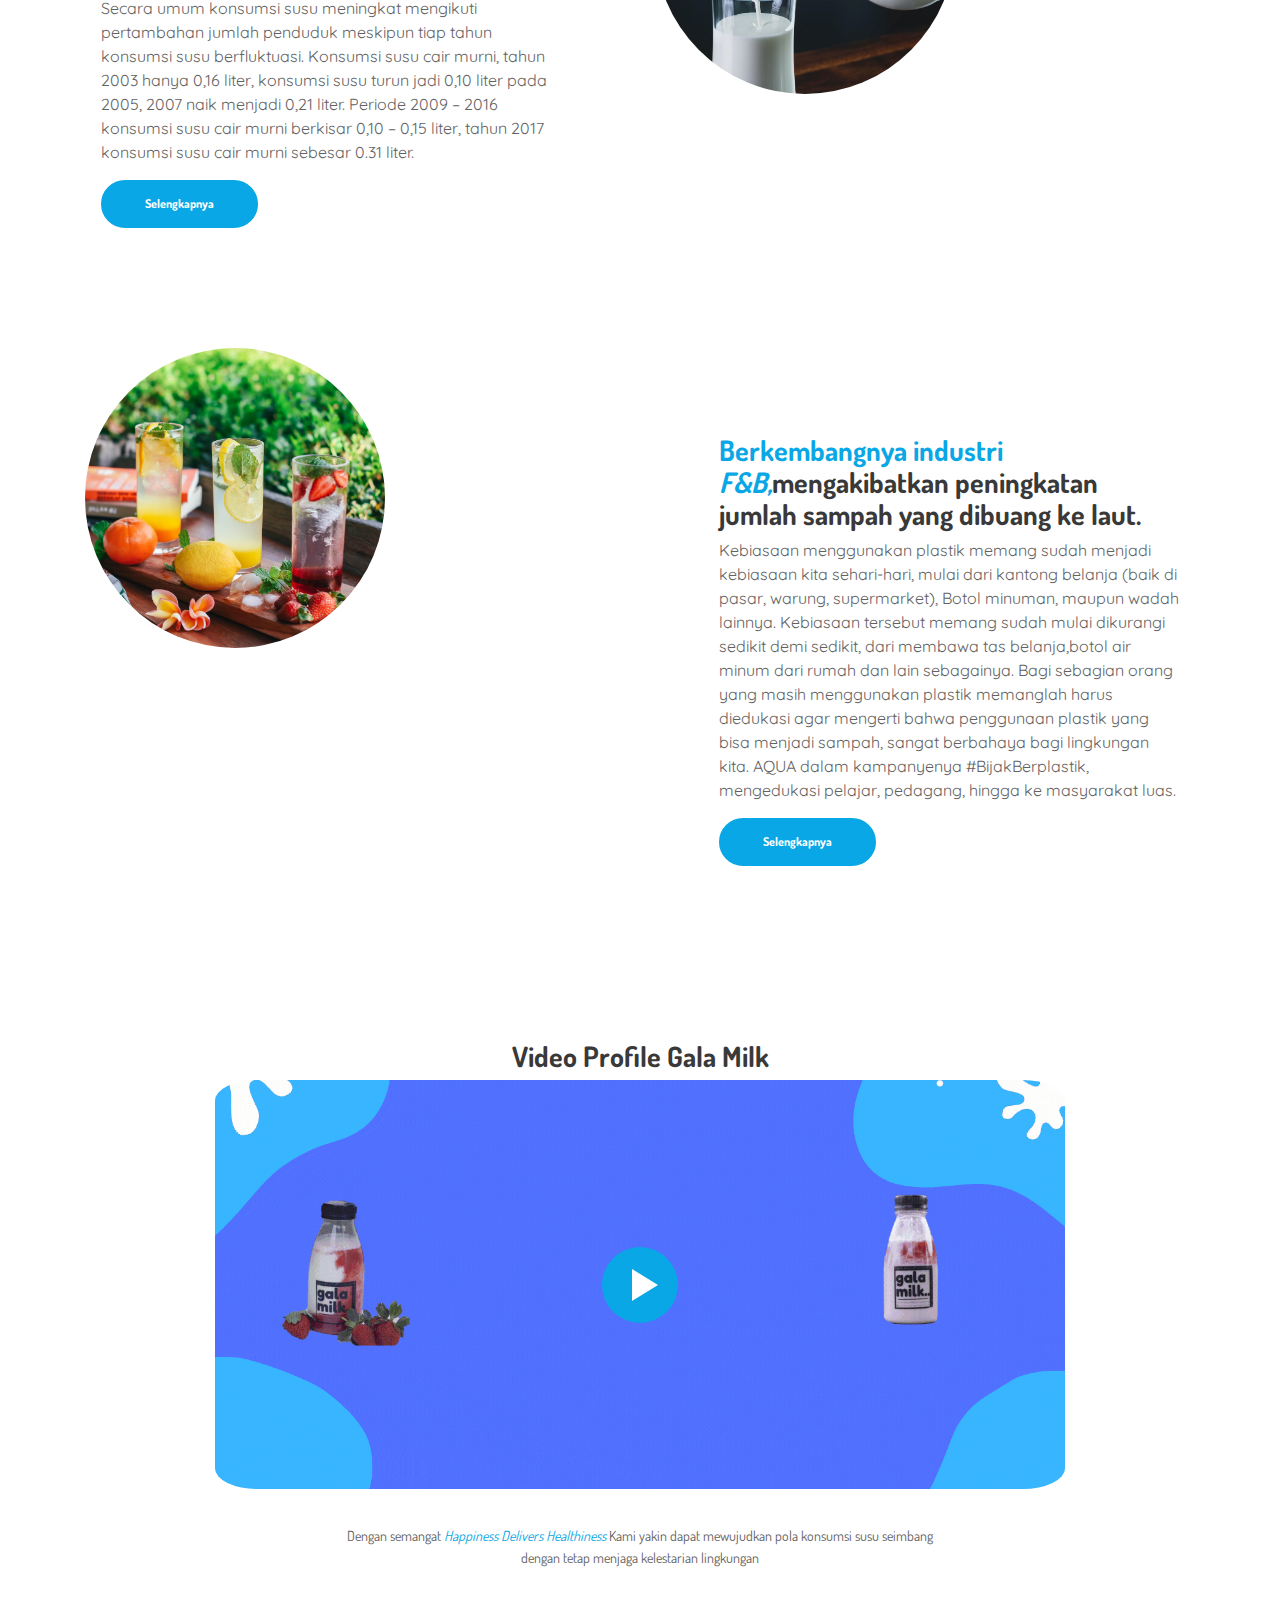
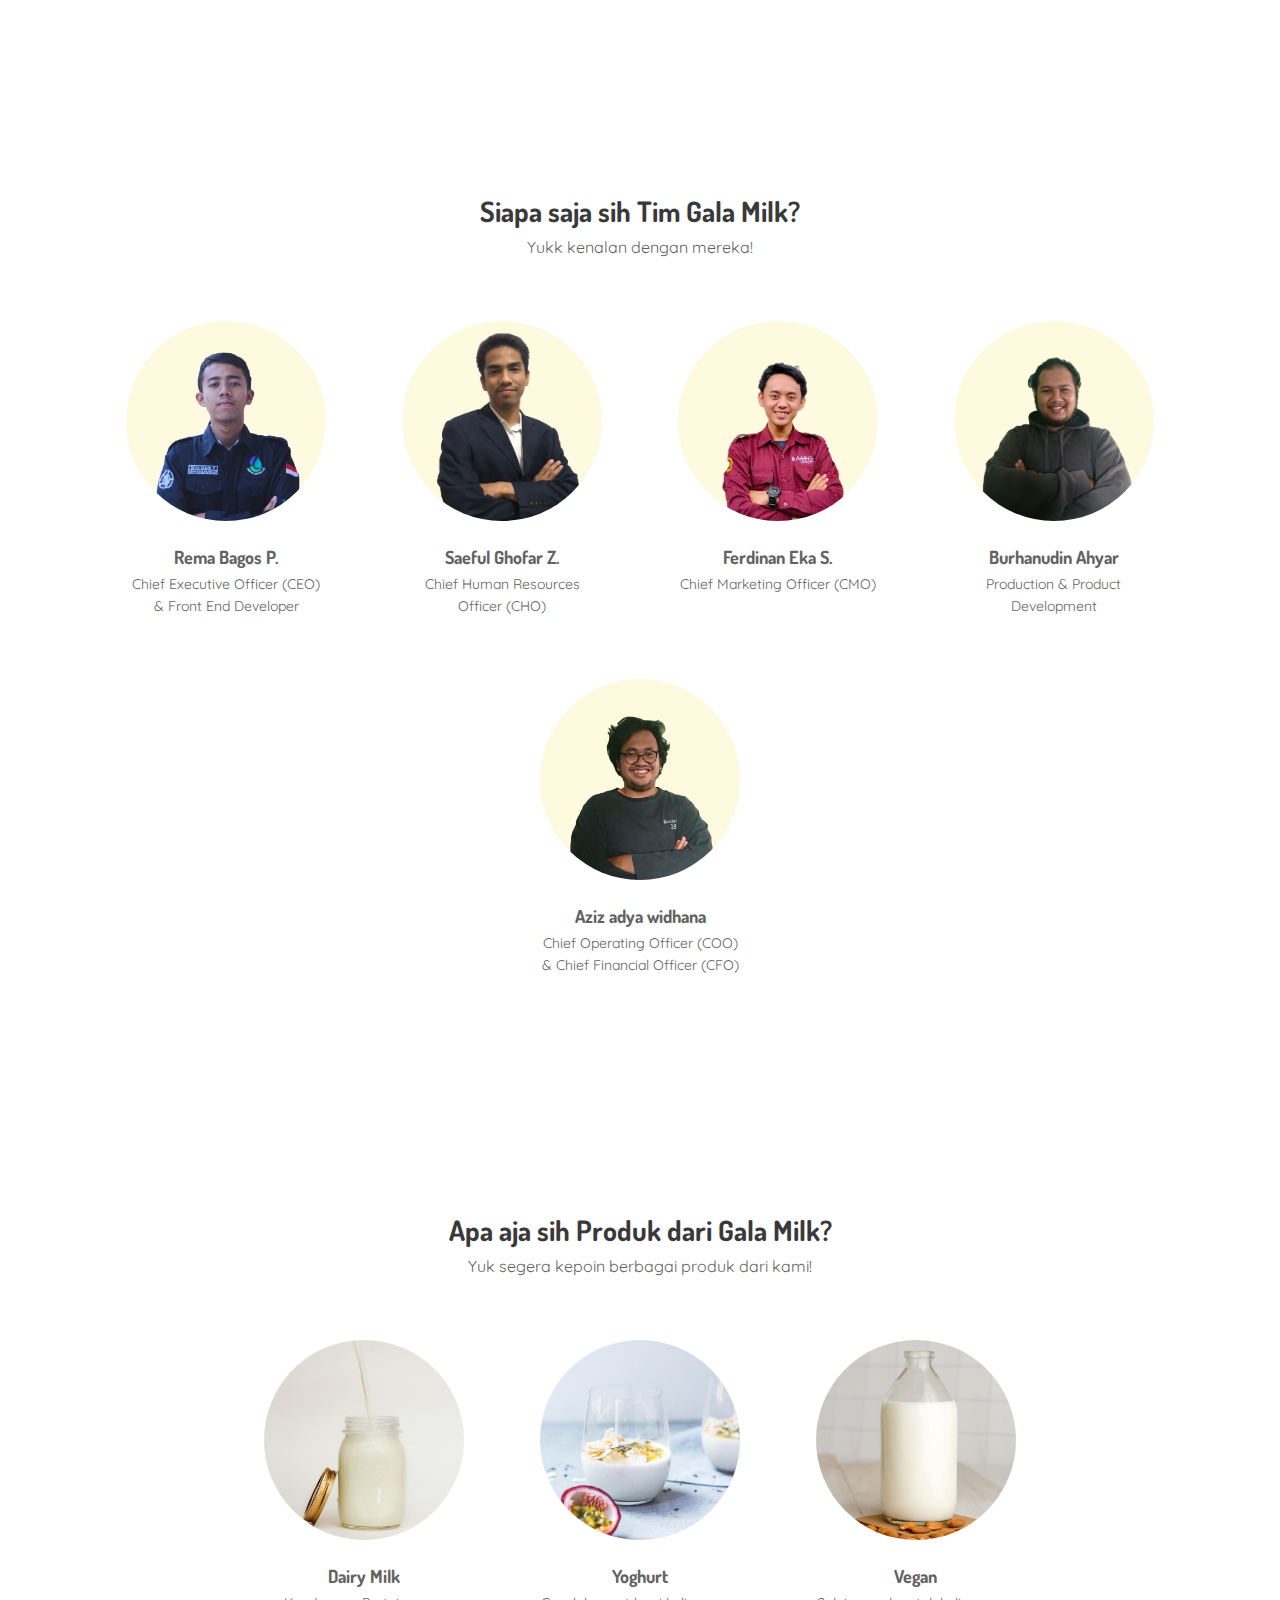
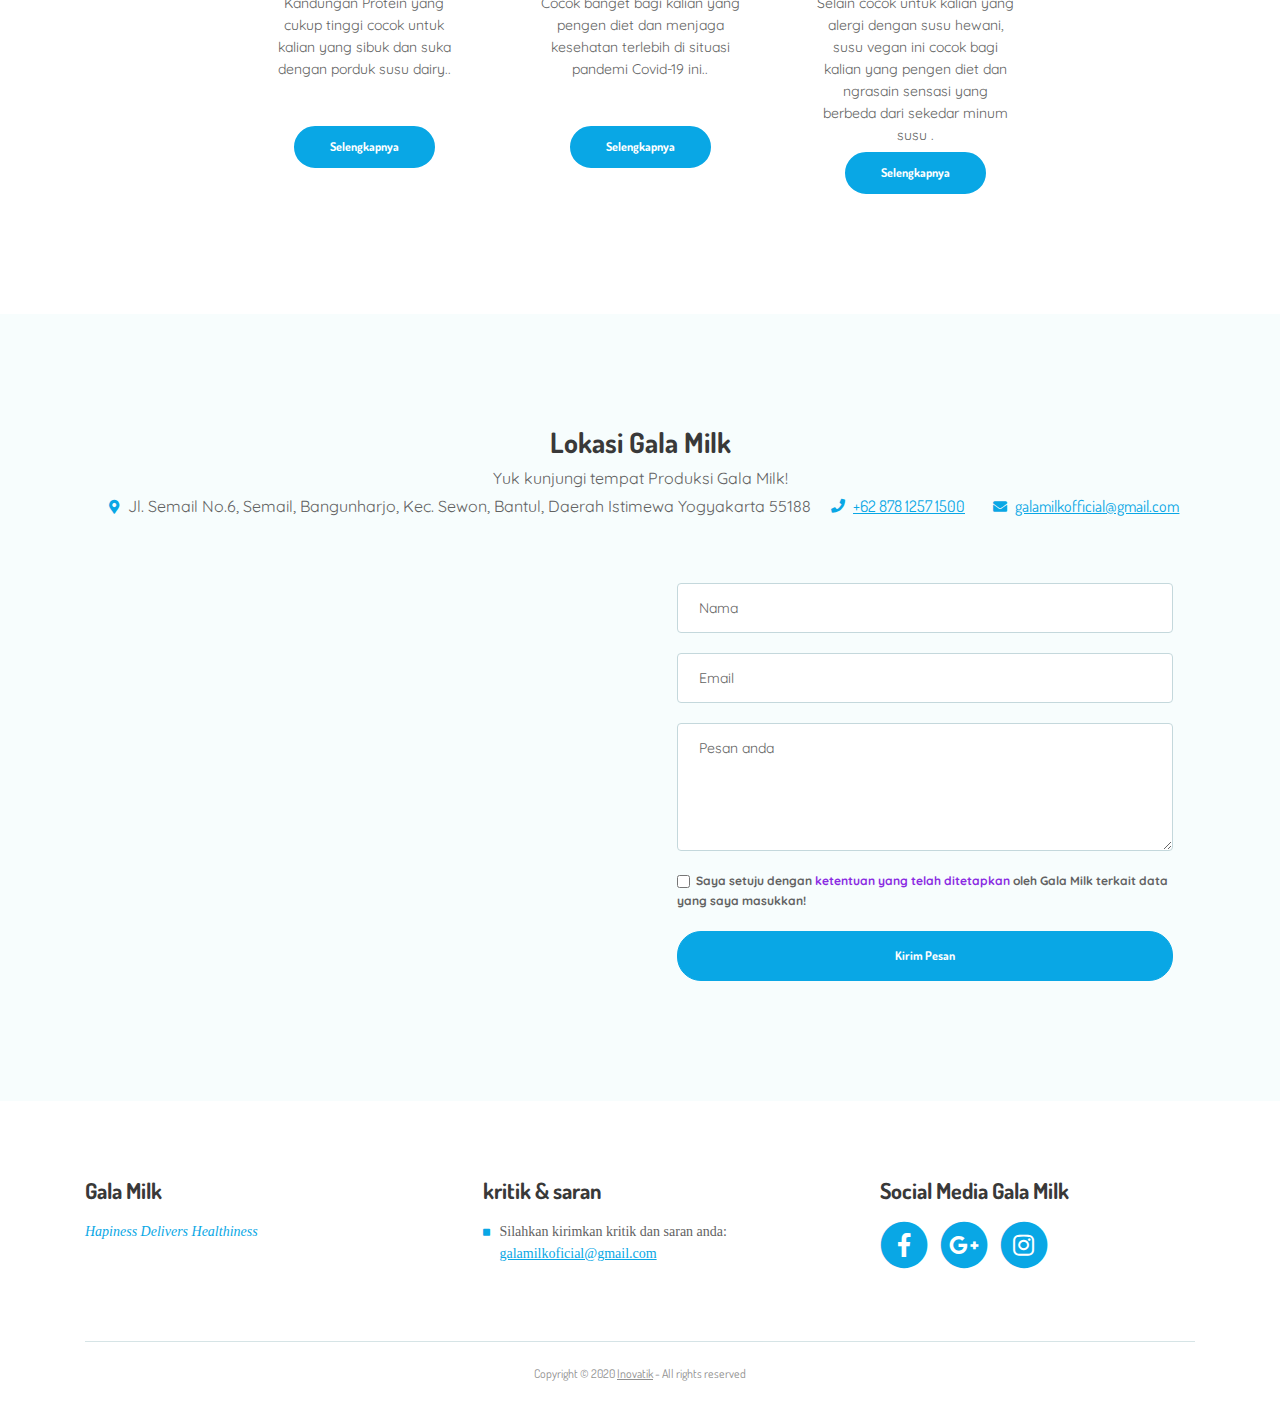
==== commit 61f35d14: "galamilk_ubah2" ====
--- a/index.html
+++ b/index.html
@@ -445,8 +445,8 @@
                             <label class="label-control" for="cmessage">Pesan anda</label>
                             <div class="help-block with-errors"></div>
                         </div>
-                        <div class="form-group checkbox">
-                            <input type="checkbox" id="cterms" value="Agreed-to-Terms" required>Saya setuju dengan  <a href="terms-conditions.html" style="font-weight: bolder; color:blueviolet; font-family: dosis;">ketentuan yang telah ditetapkan</a> oleh Gala Milk terkait data yang saya masukkan!
+                        <div class="form-group checkbox" style= "font-family: quicksand; font-weight: bolder;">
+                            <input type="checkbox" id="cterms" value="Agreed-to-Terms" required>Saya setuju dengan  <a href="terms-conditions.html" style="font-weight: bolder; color:blueviolet; font-family: quicksand; text-decoration: none;">ketentuan yang telah ditetapkan</a> oleh Gala Milk terkait data yang saya masukkan!
                             <div class="help-block with-errors"></div>
                         </div>
                         <div class="form-group">
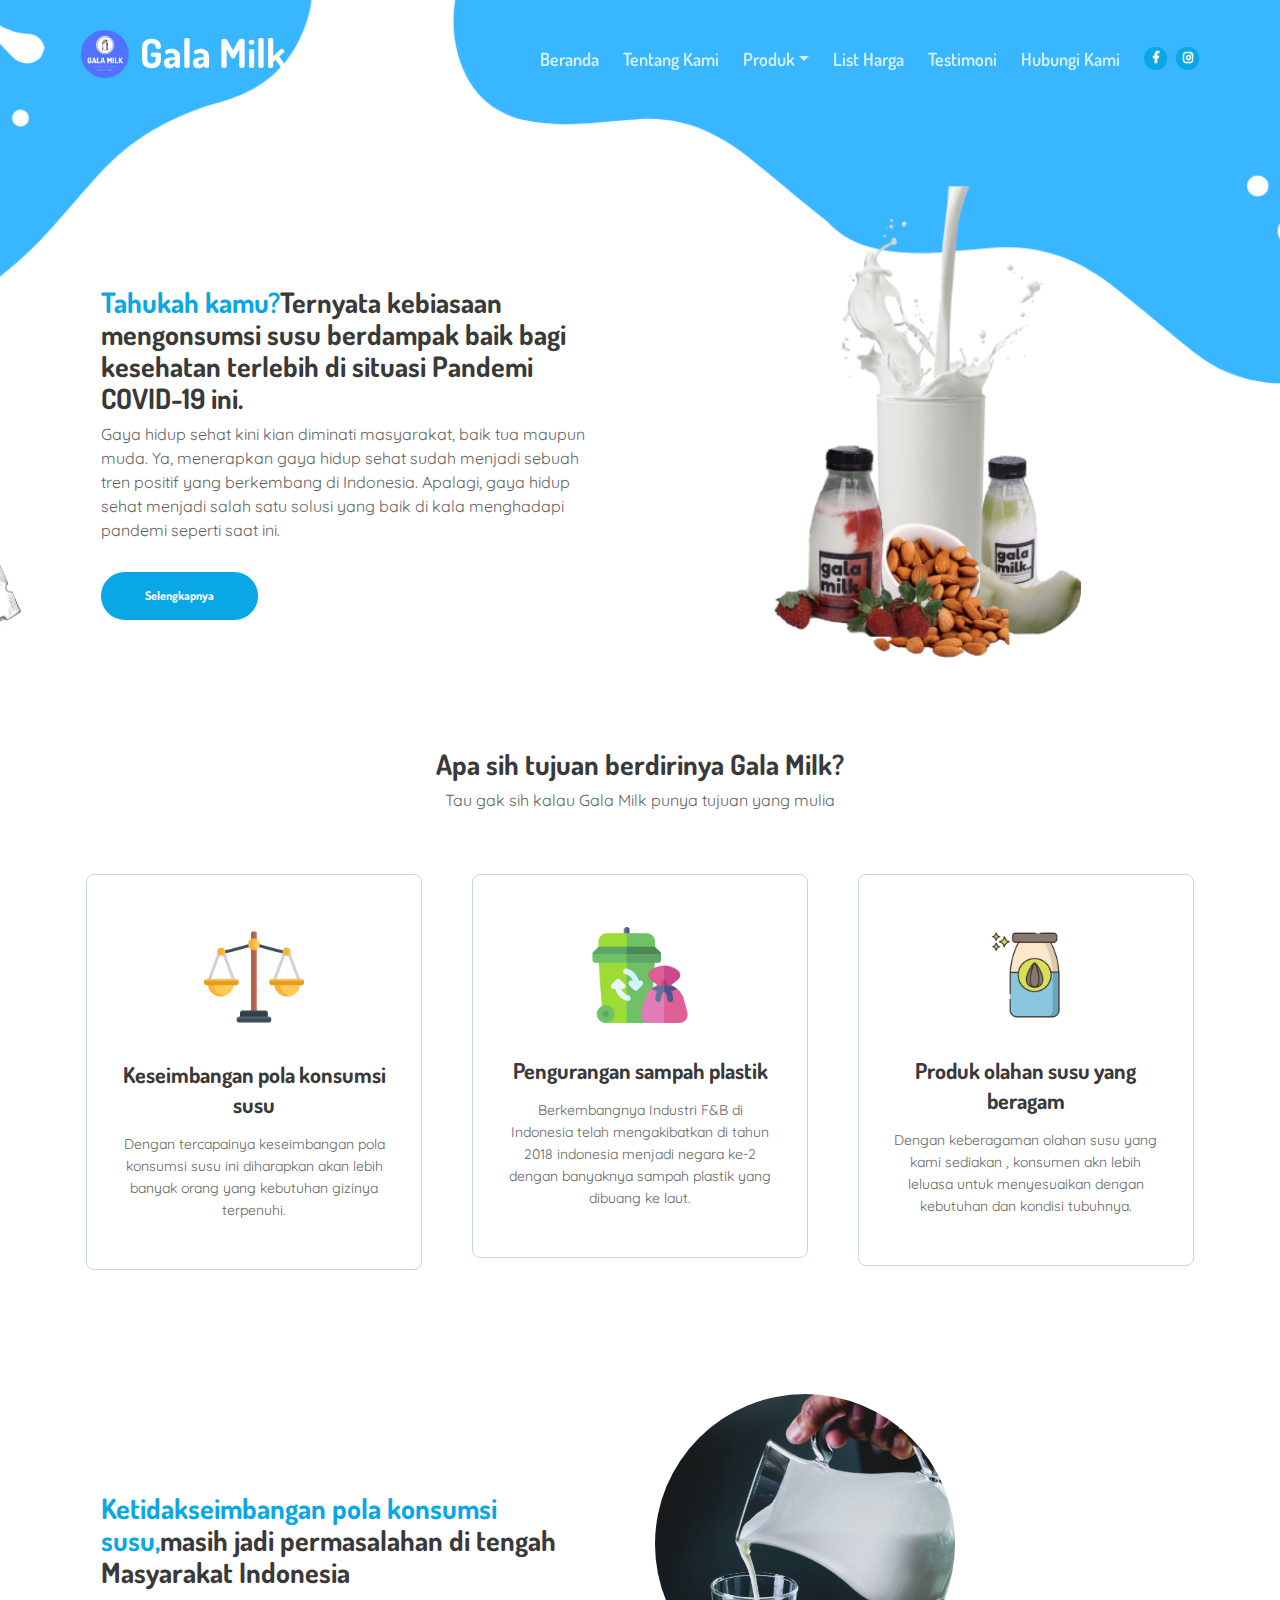
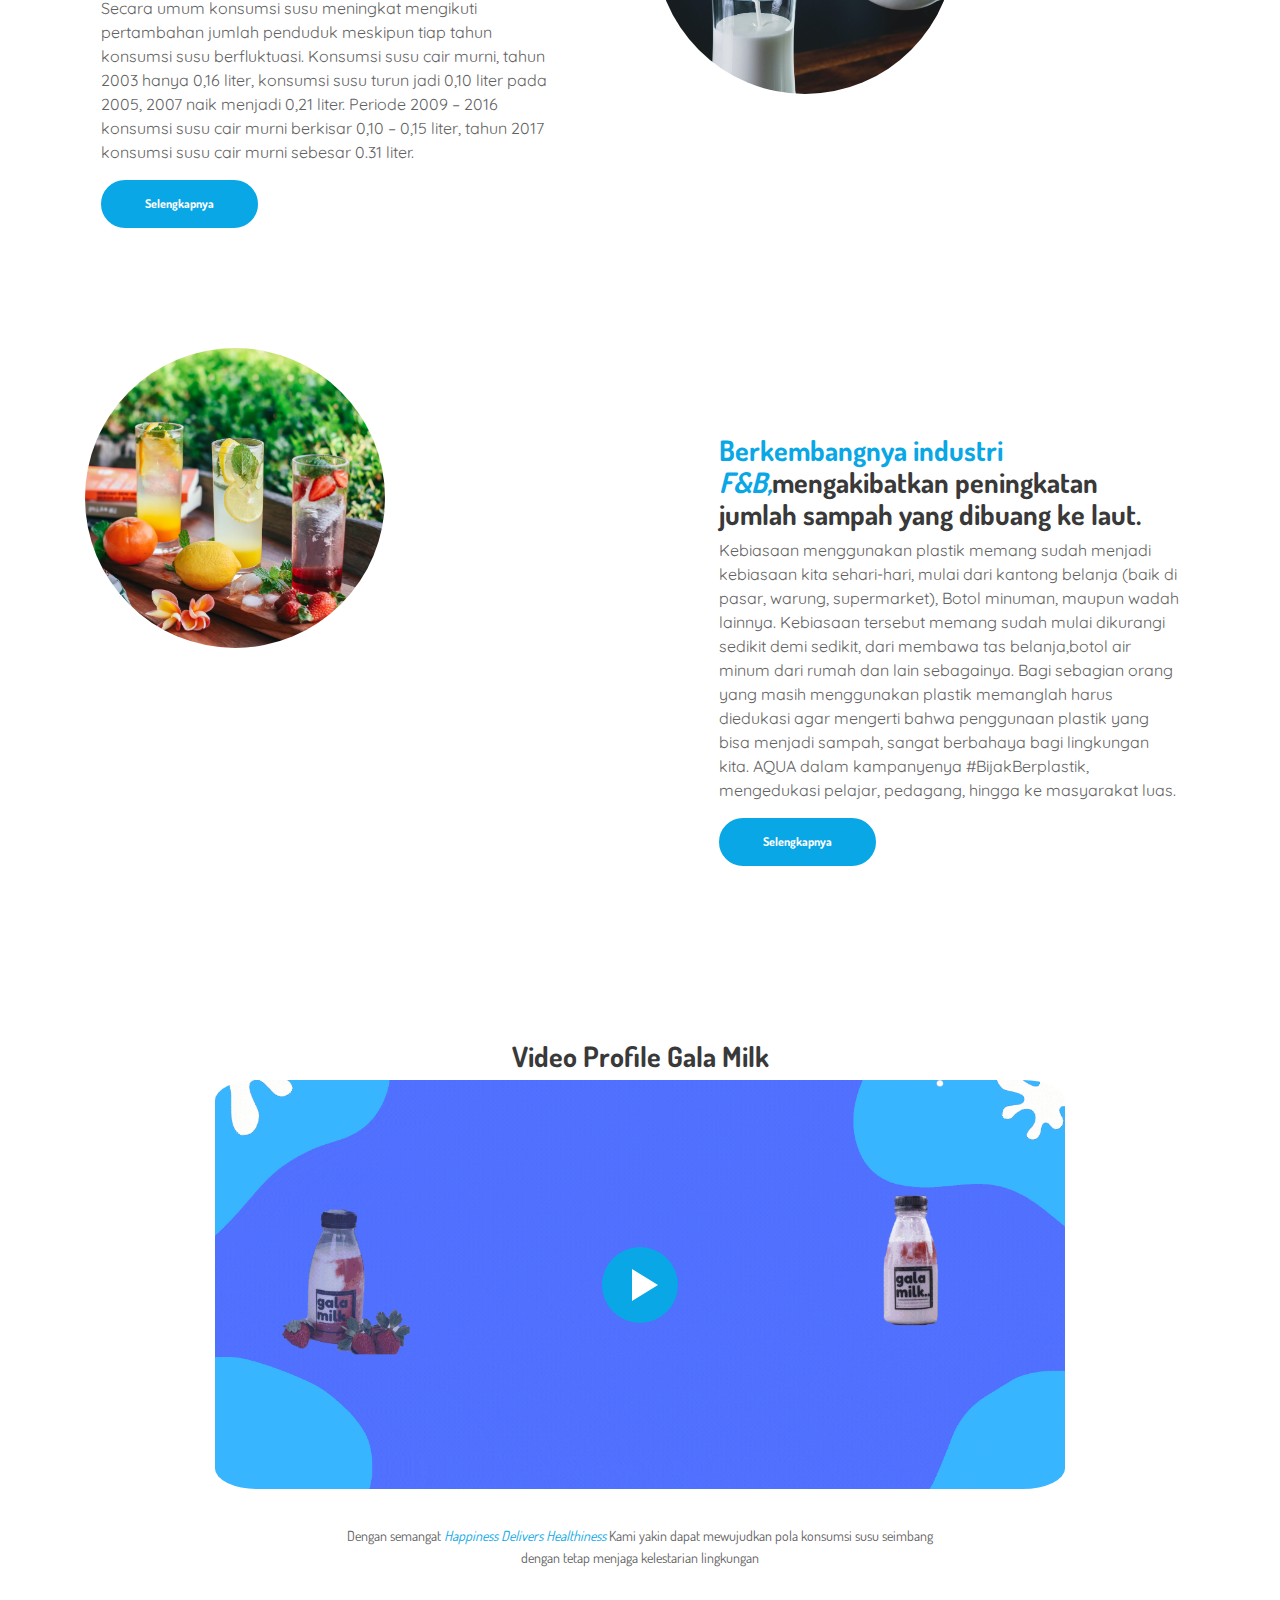
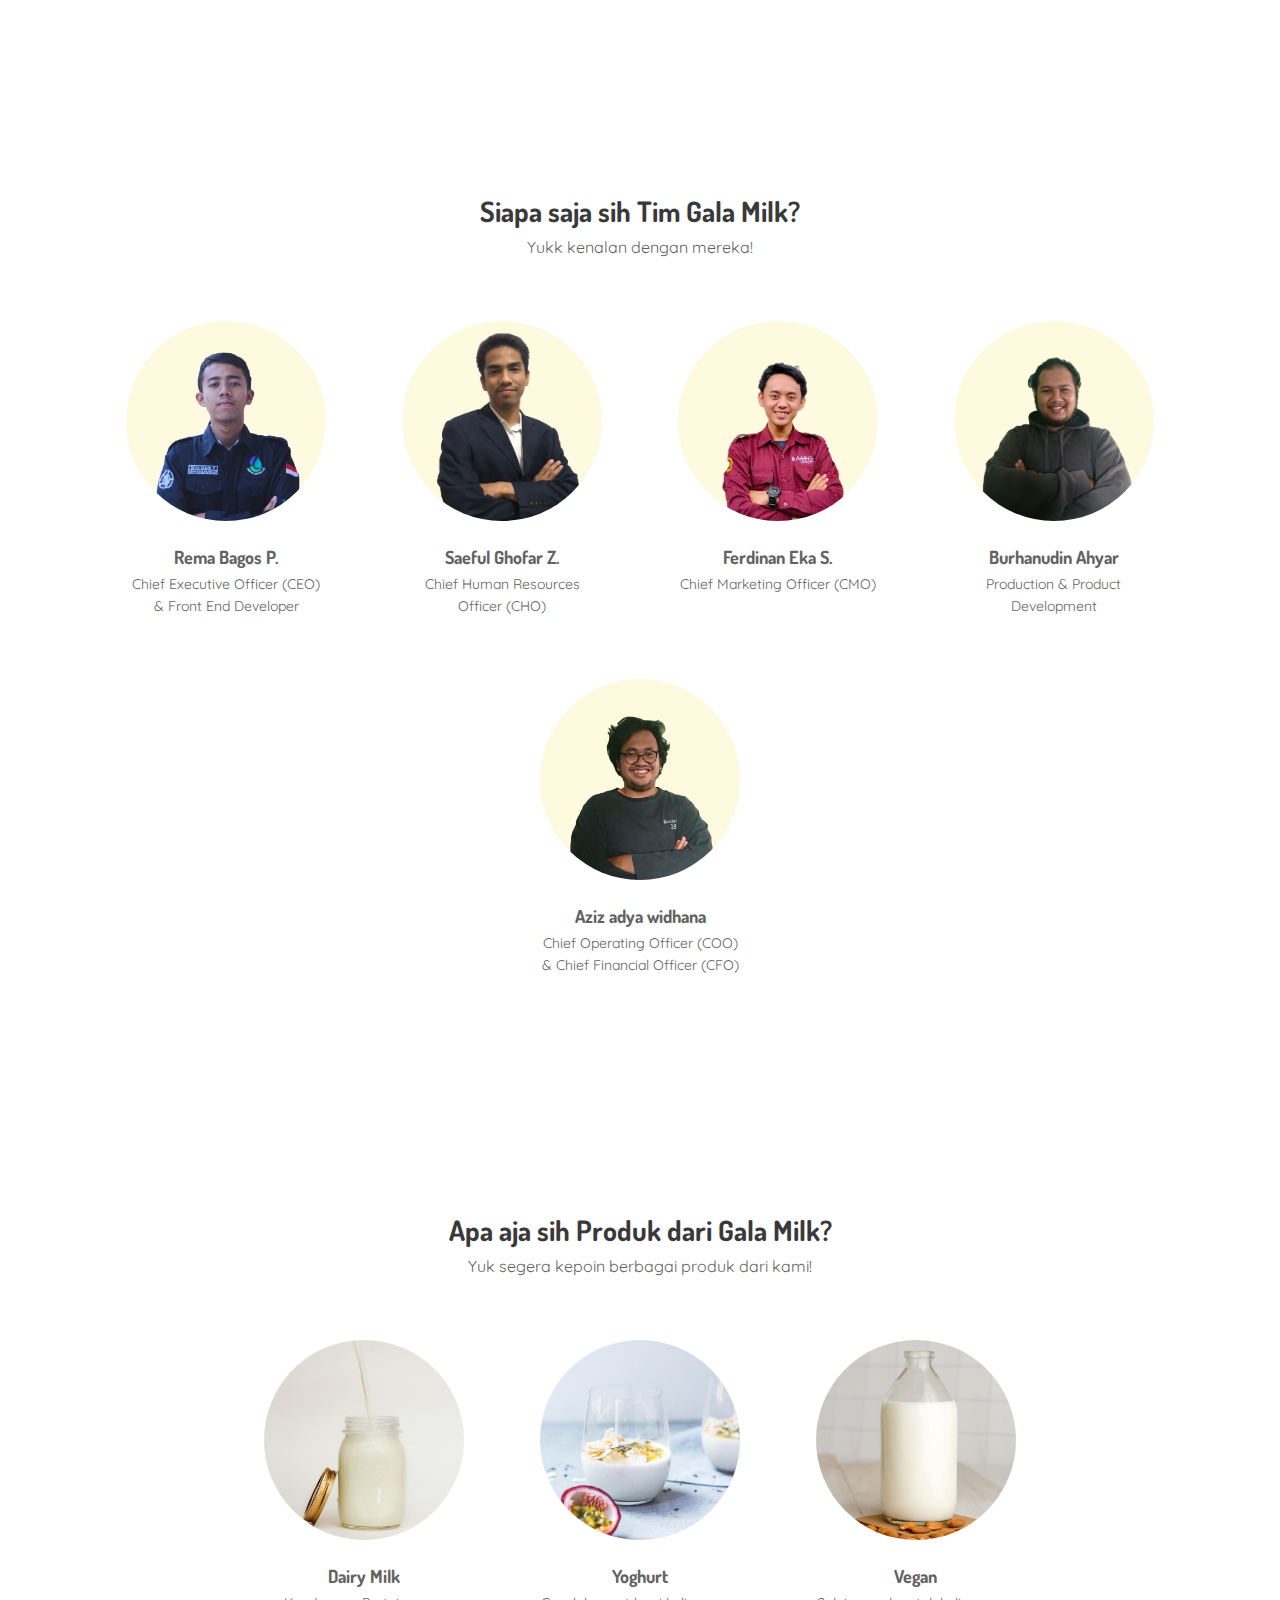
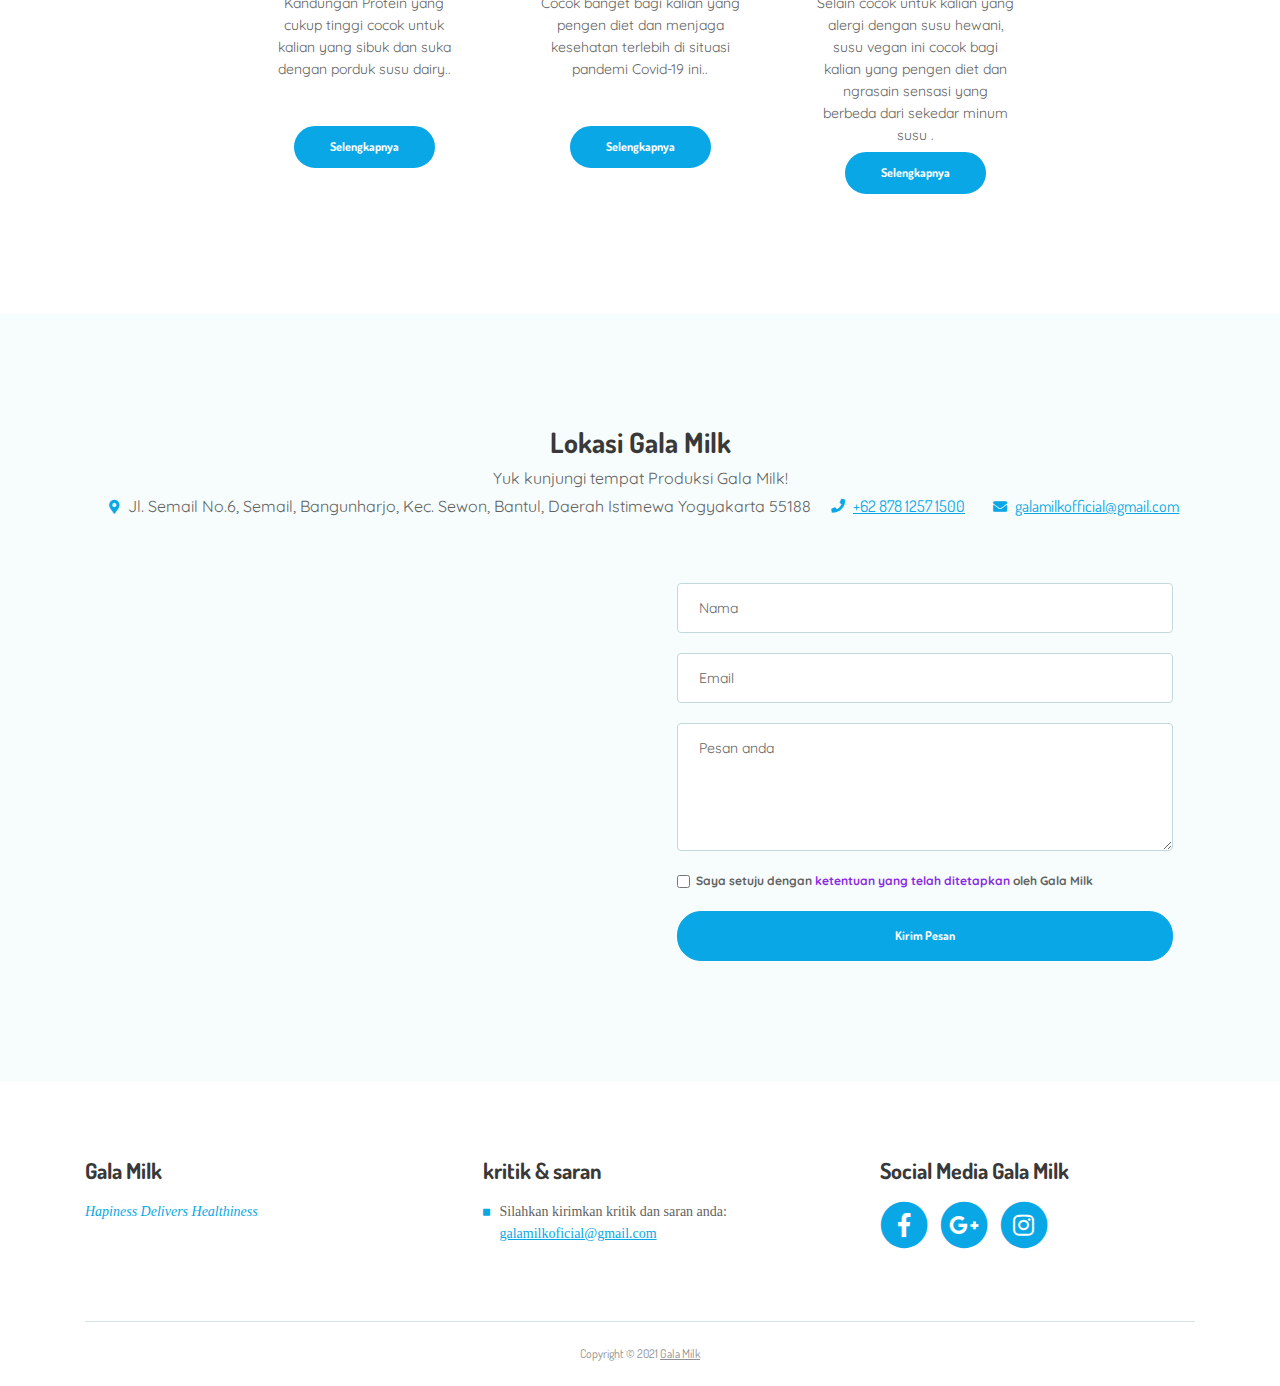
==== commit 02db2b46: "galamilk_ketentuan" ====
--- a/index.html
+++ b/index.html
@@ -388,7 +388,7 @@
                         </div>
                         <p class="p-large"style="font-family:Dosis;"><strong>Vegan</strong></p>
                          <!-- end of image wrapper -->
-                        <p class="job-title" style="font-family:'Quicksand', sans-serif;">Selain cocok untuk kalian yang  alergi dengan susu hewani, susu vegan ini cocok bagi kalian yang pengen diet dan ngrasain sensasi yang berbeda  dari sekedar minum susu
+                        <p class="job-title" style="font-family:'Quicksand', sans-serif;">Selain cocok untuk kalian yang alergi dengan susu hewani, susu vegan ini cocok bagi kalian yang pengen diet dan ngrasain sensasi yang berbeda  dari sekedar minum susu
                             .</p>
                         <span class="social-icons">
                             <span class="social-icons">
@@ -446,7 +446,7 @@
                             <div class="help-block with-errors"></div>
                         </div>
                         <div class="form-group checkbox" style= "font-family: quicksand; font-weight: bolder;">
-                            <input type="checkbox" id="cterms" value="Agreed-to-Terms" required>Saya setuju dengan  <a href="terms-conditions.html" style="font-weight: bolder; color:blueviolet; font-family: quicksand; text-decoration: none;">ketentuan yang telah ditetapkan</a> oleh Gala Milk terkait data yang saya masukkan!
+                            <input type="checkbox" id="cterms" value="Agreed-to-Terms" required>Saya setuju dengan  <a href="terms-conditions.html" style="font-weight: bolder; color:blueviolet; font-family: quicksand; text-decoration: none;">ketentuan yang telah ditetapkan</a> oleh Gala Milk
                             <div class="help-block with-errors"></div>
                         </div>
                         <div class="form-group">
@@ -519,7 +519,7 @@
         <div class="container">
             <div class="row">
                 <div class="col-lg-12">
-                    <p class="p-small">Copyright © 2020 <a href="https://inovatik.com">Inovatik</a> - All rights reserved</p>
+                    <p class="p-small">Copyright © 2021 <a href="#index.html">Gala Milk</a></p>
                 </div> <!-- end of col -->
             </div> <!-- enf of row -->
         </div> <!-- end of container -->
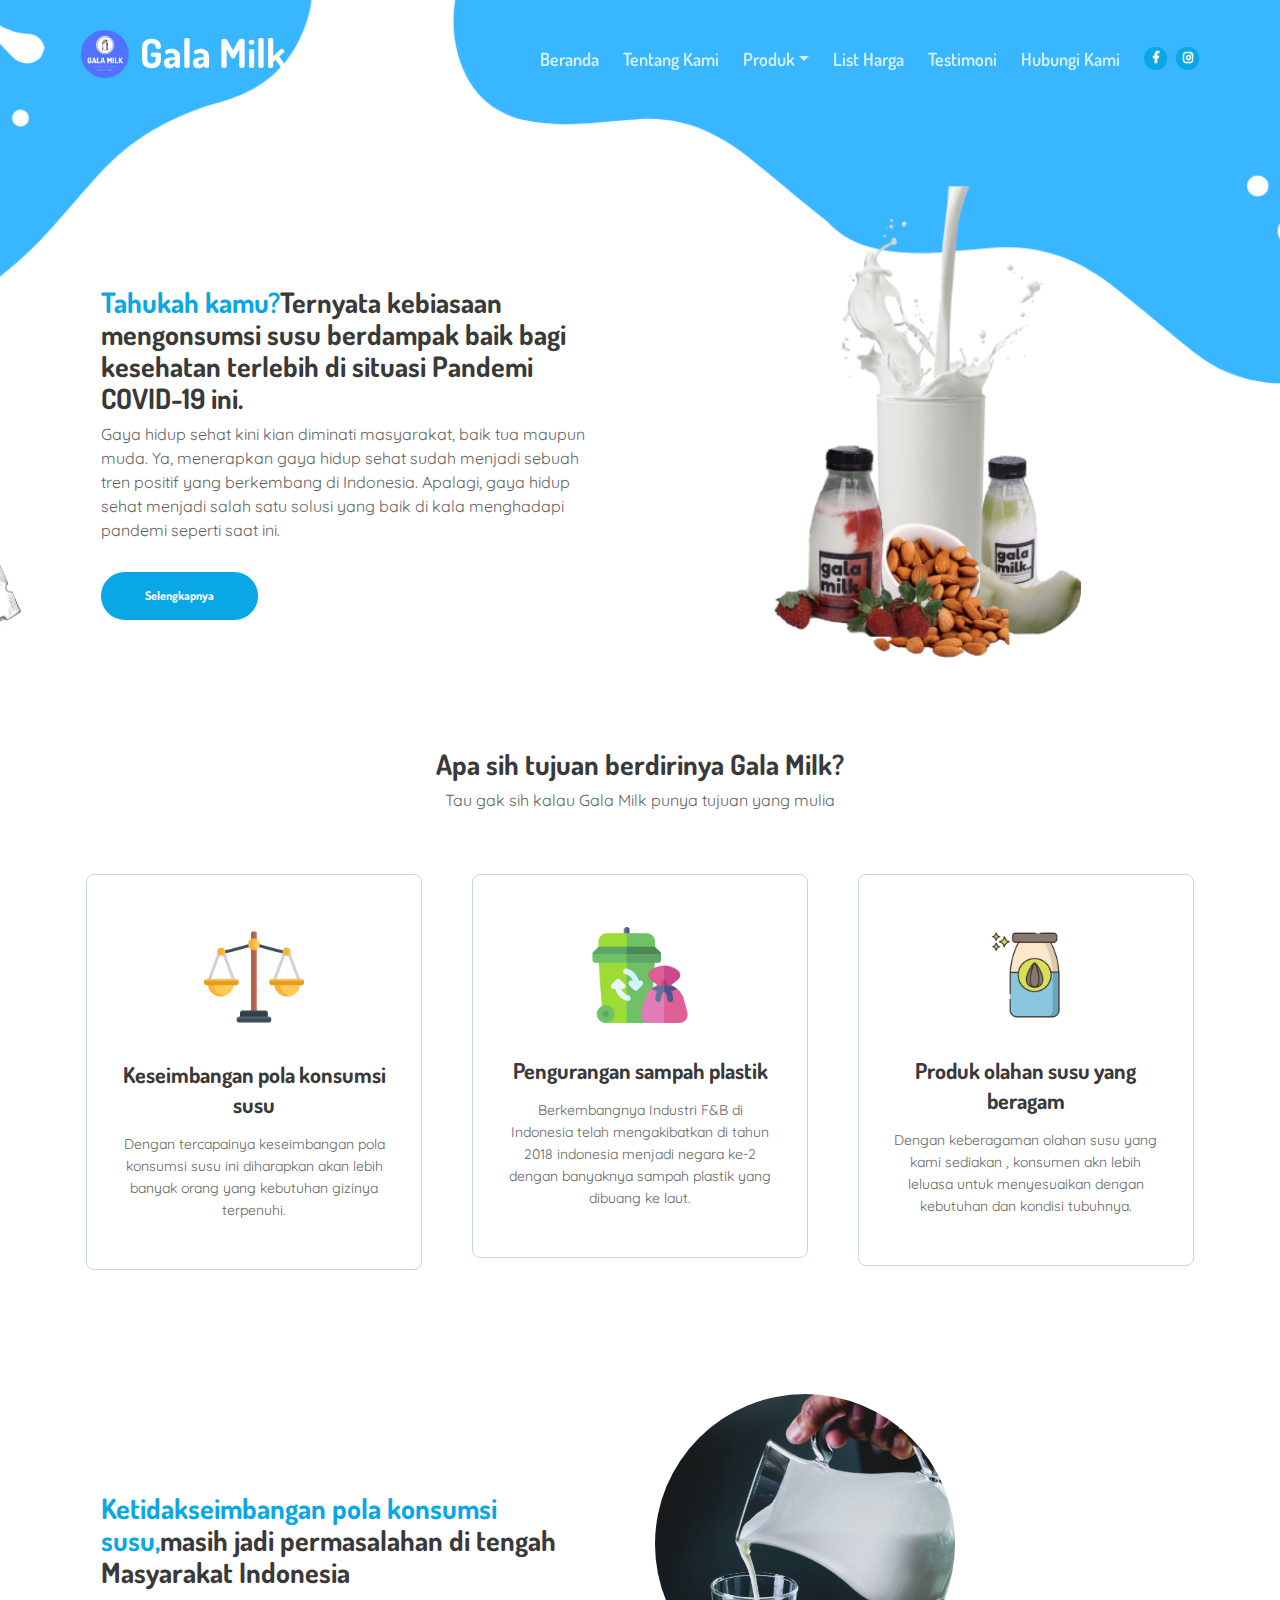
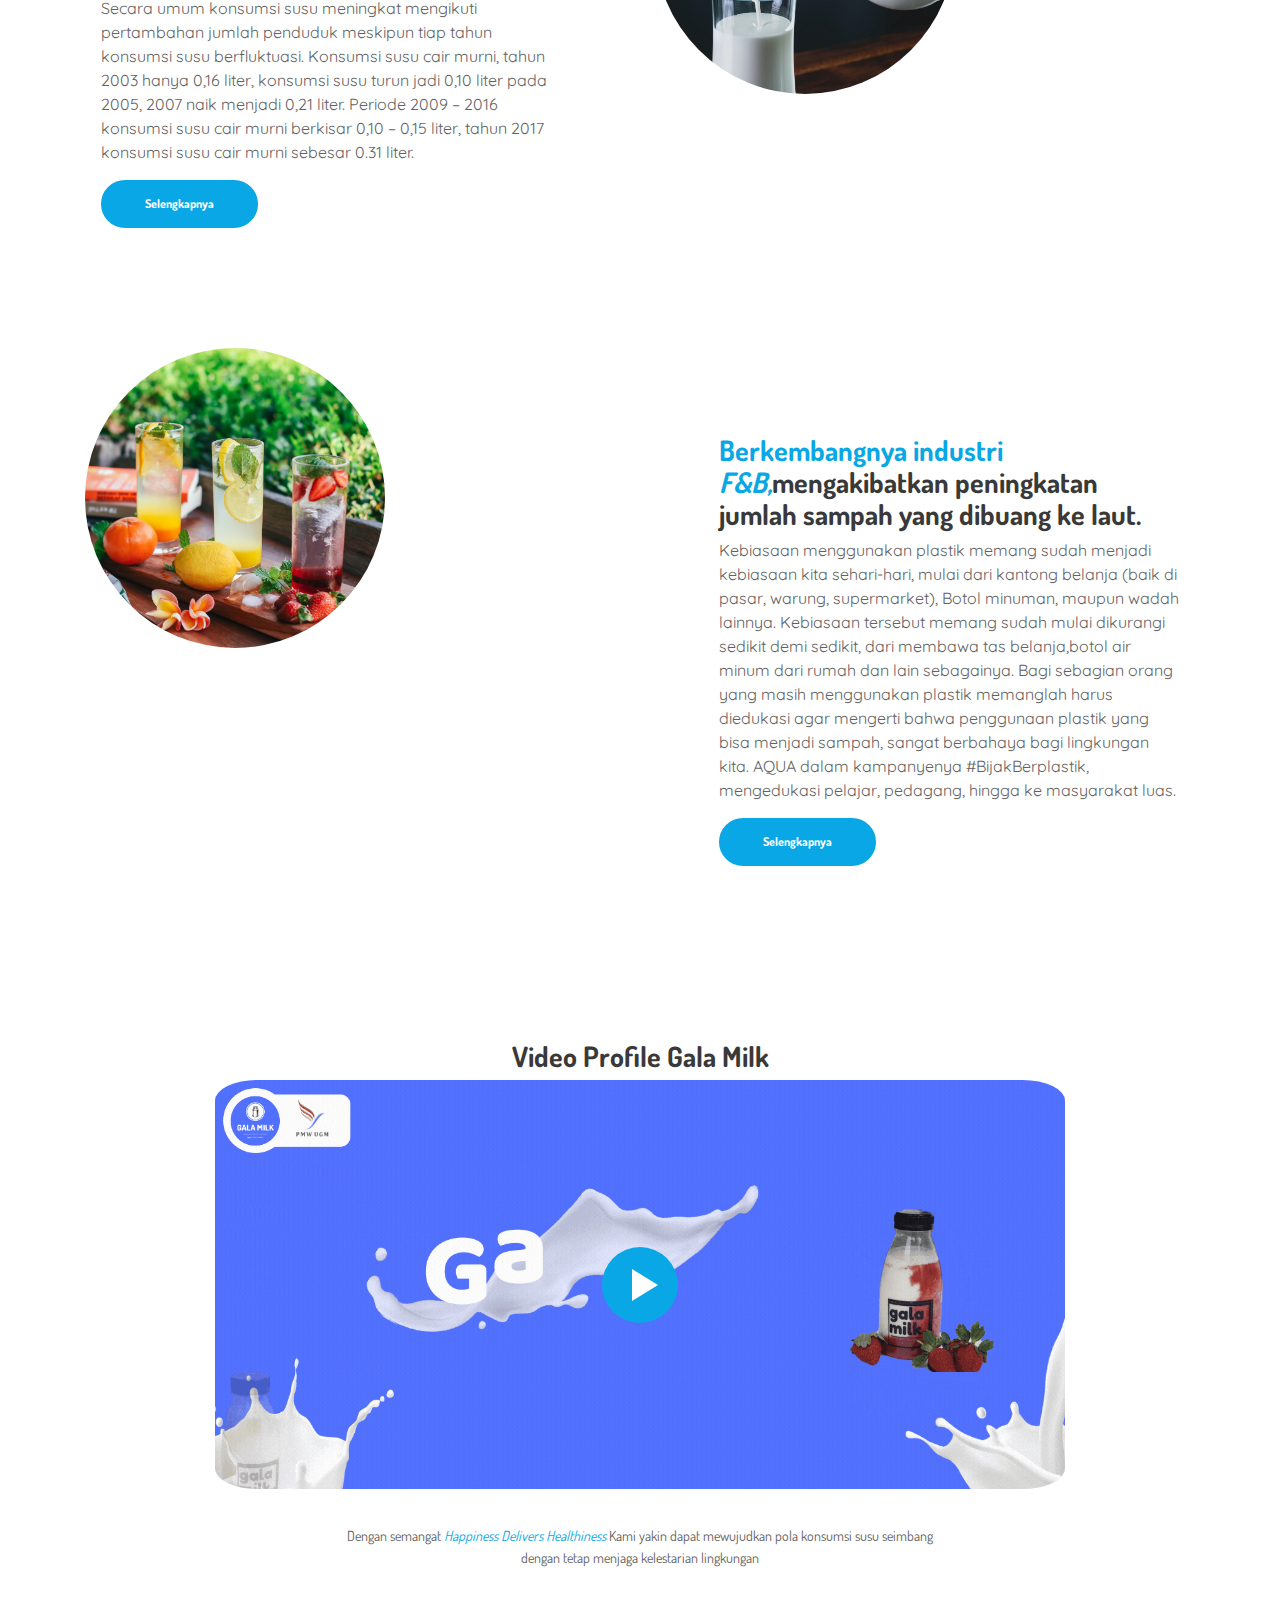
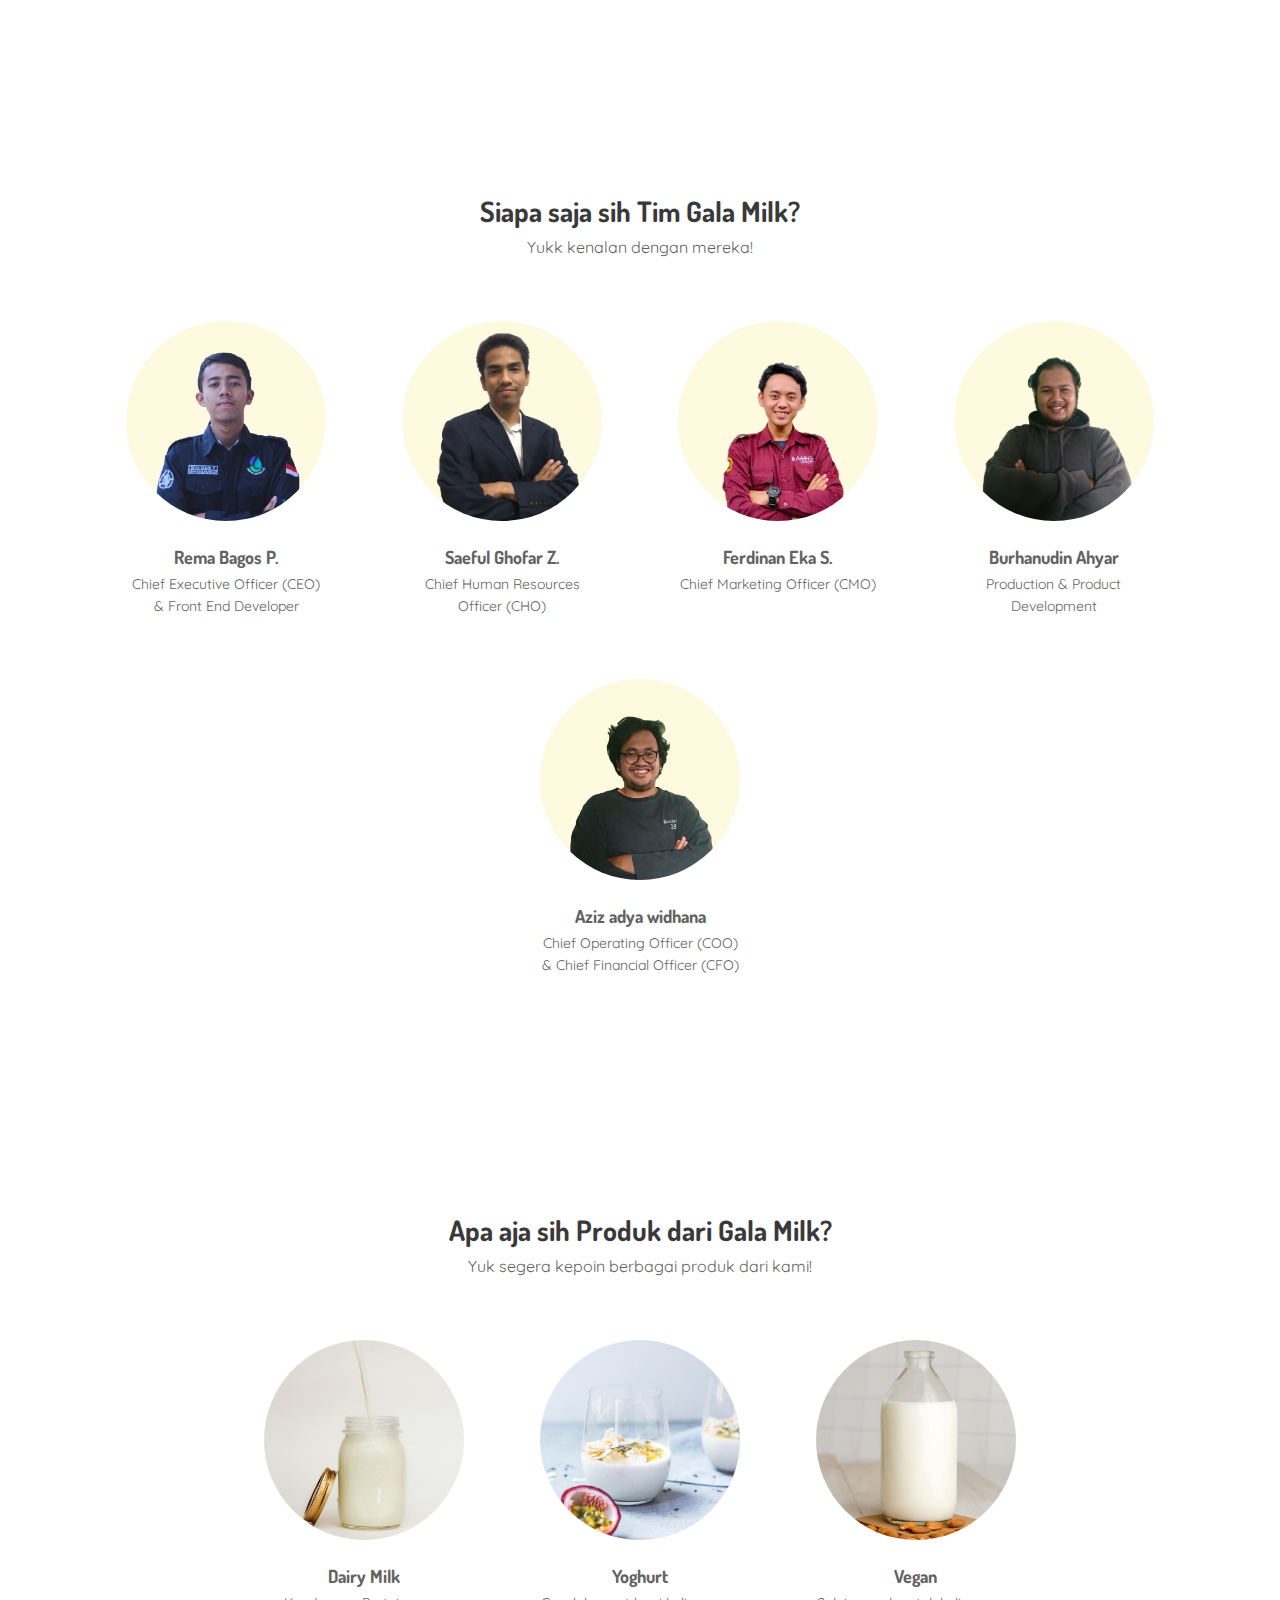
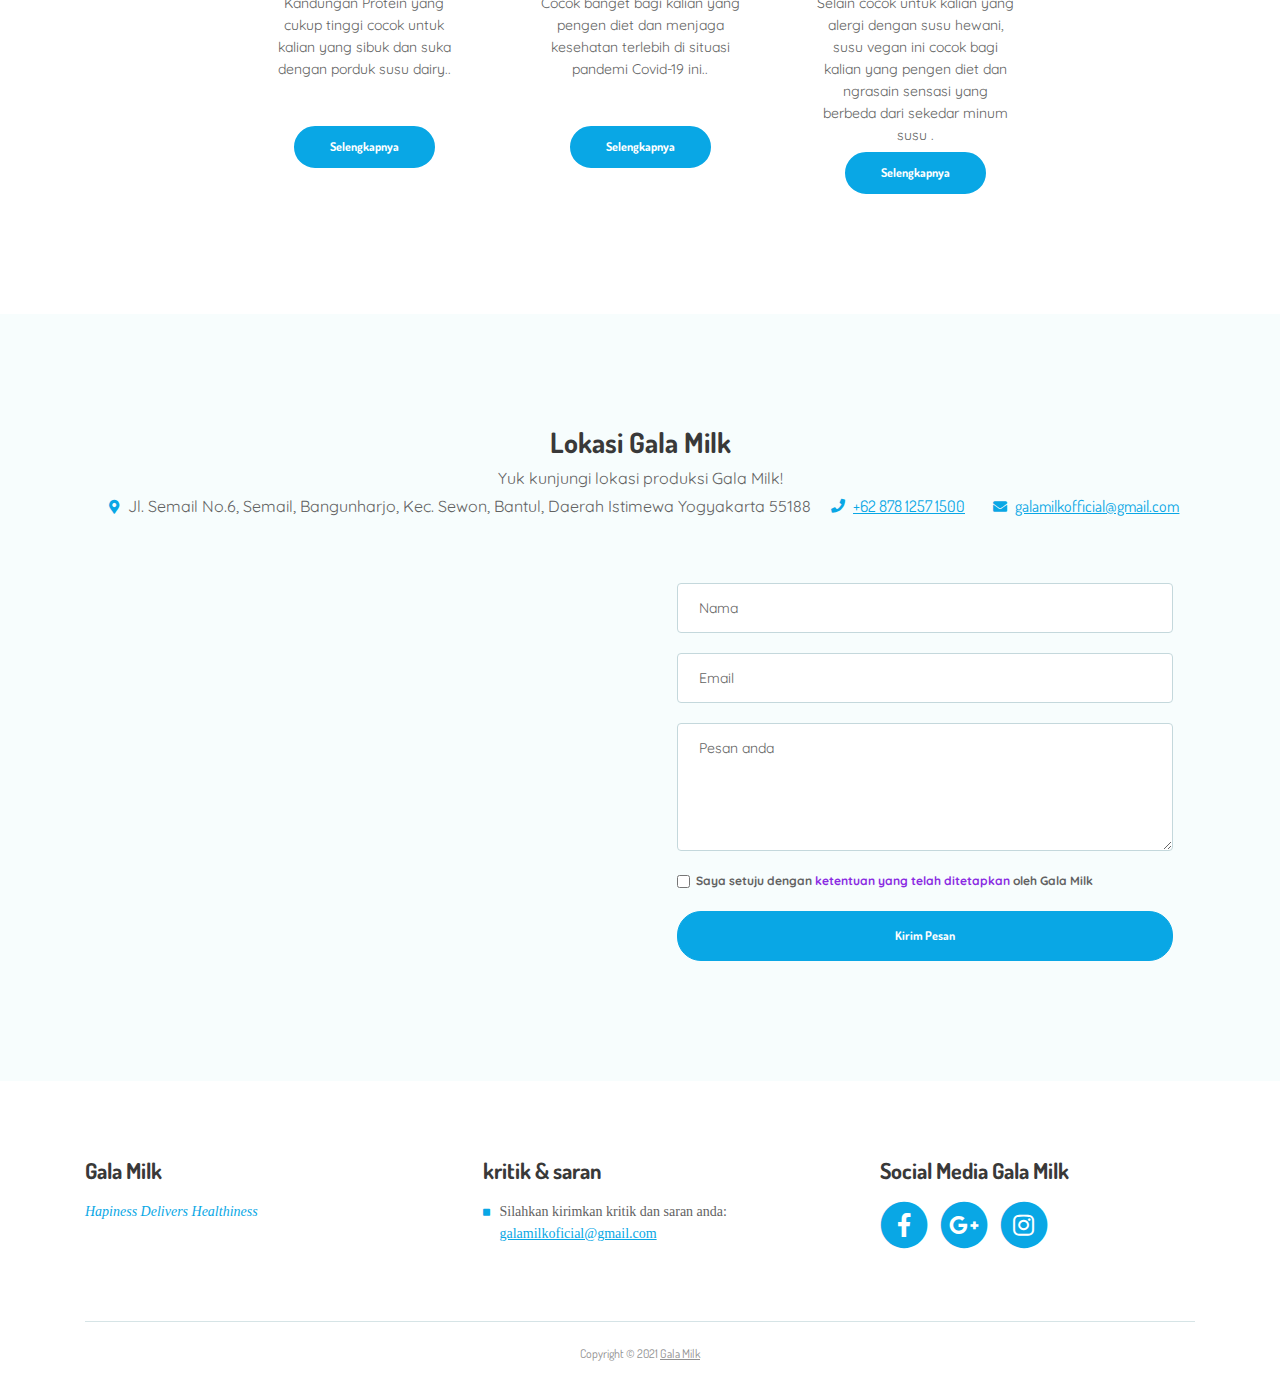
==== commit 9e8a9a50: "ubah video" ====
--- a/index.html
+++ b/index.html
@@ -339,7 +339,6 @@
         </div> <!-- end of container -->
     </div>
 
-    
 
     <!--Products  Gala  Milk-->
     <div id="product" class="basic-4">
@@ -411,7 +410,7 @@
                 <div class="col-lg-12">
                     <h3 style="font-family:Dosis; text-align: center;">Lokasi Gala Milk</h3>
                     <ul class="list-unstyled li-space-lg">
-                        <li class="address" style ="font-family:'Quicksand', sans-serif;">Yuk kunjungi tempat Produksi Gala Milk!</li>
+                        <li class="address" style ="font-family:'Quicksand', sans-serif;">Yuk kunjungi lokasi produksi Gala Milk!</li>
                         <li style ="font-family:quicksand;"><i class="fas fa-map-marker-alt"></i>Jl. Semail No.6, Semail, Bangunharjo, Kec. Sewon, Bantul, Daerah Istimewa Yogyakarta 55188</li>
                         <li><i class="fas fa-phone"></i><a class="turquoise" href="#" style ="font-family:dosis;">+62 878 1257 1500</a></li>
                         <li></li><i class="fas fa-envelope"></i><a class="turquoise" href="mailto:galamilkofficial@gmail.com " style ="font-family:dosis;">galamilkofficial@gmail.com</a></li>
@@ -513,7 +512,6 @@
     </div> <!-- end of footer -->  
     <!-- end of footer -->
 
-
     <!-- Copyright -->
     <div class="copyright">
         <div class="container">
@@ -525,8 +523,7 @@
         </div> <!-- end of container -->
     </div> <!-- end of copyright --> 
     <!-- end of copyright -->
-    
-    	
+        	
     <!-- Scripts -->
     <script src="js/jquery.min.js"></script> <!-- jQuery for Bootstrap's JavaScript plugins -->
     <script src="js/popper.min.js"></script> <!-- Popper tooltip library for Bootstrap -->
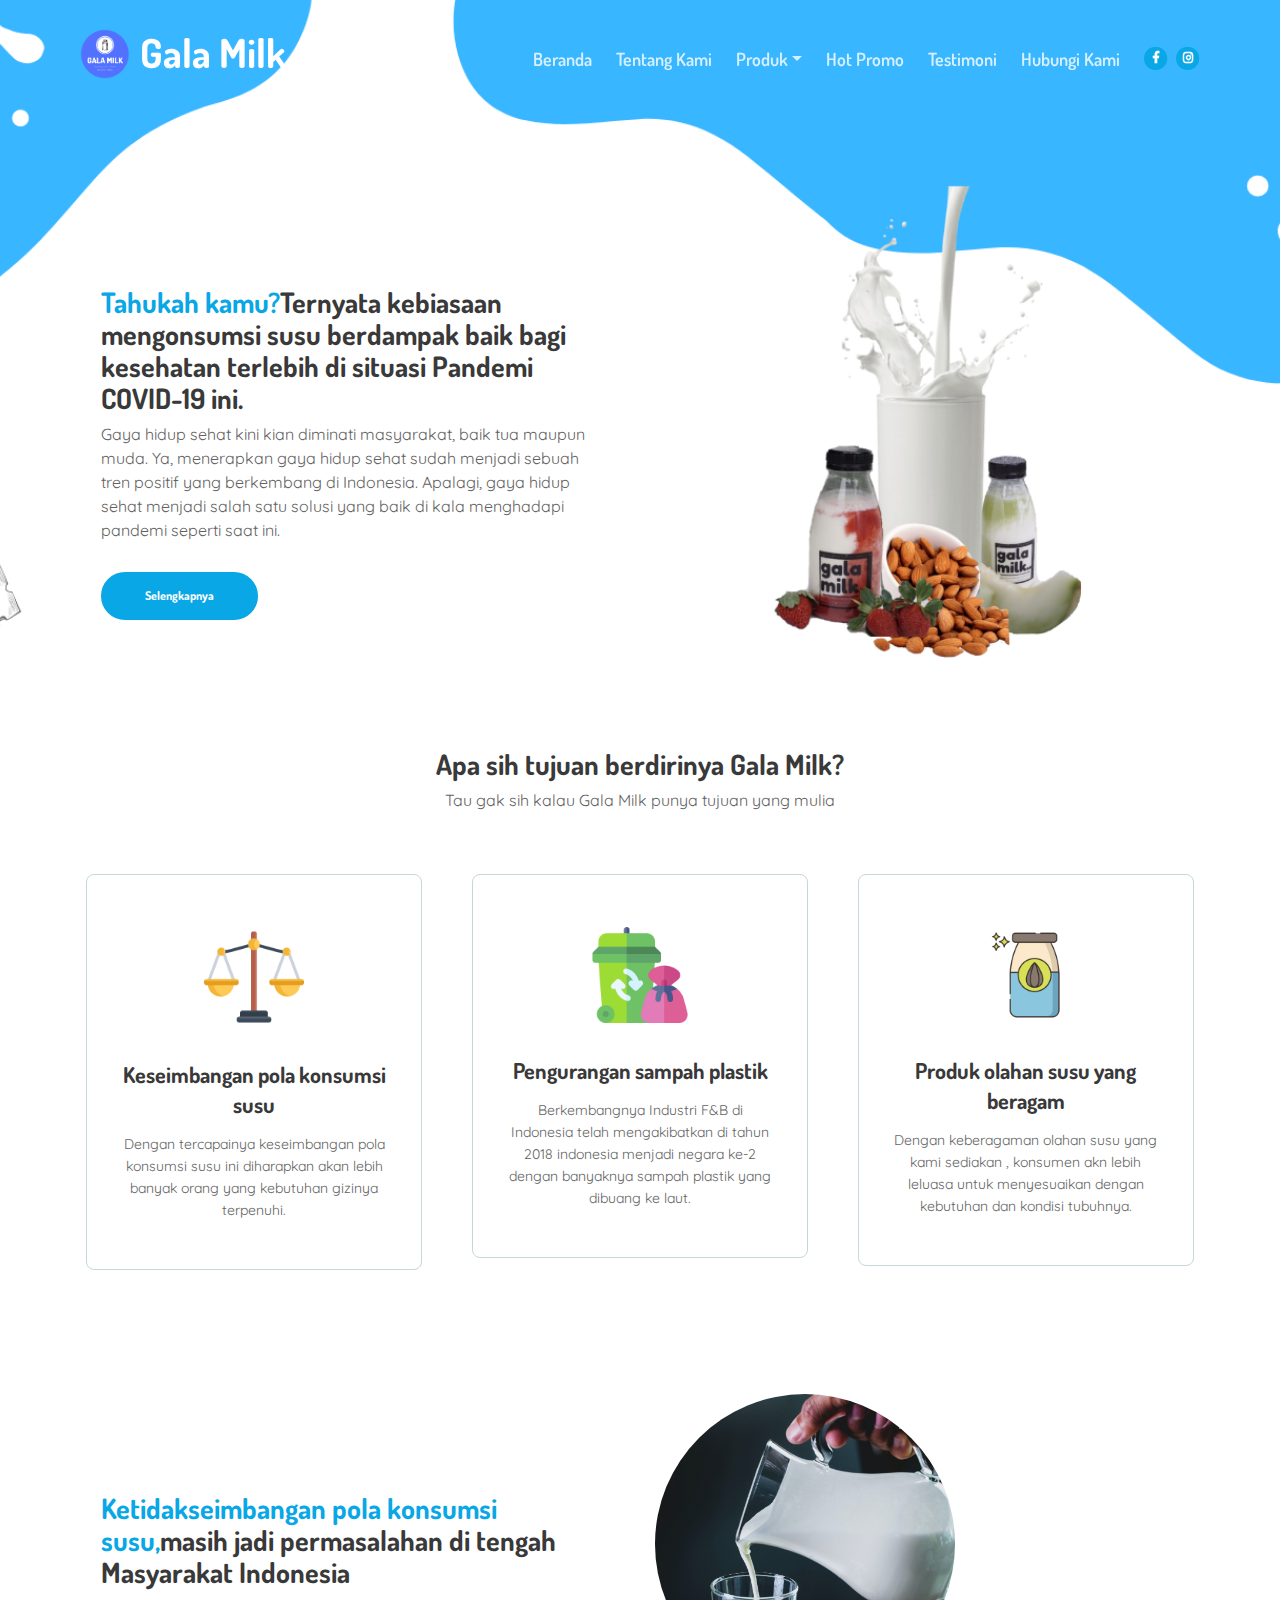
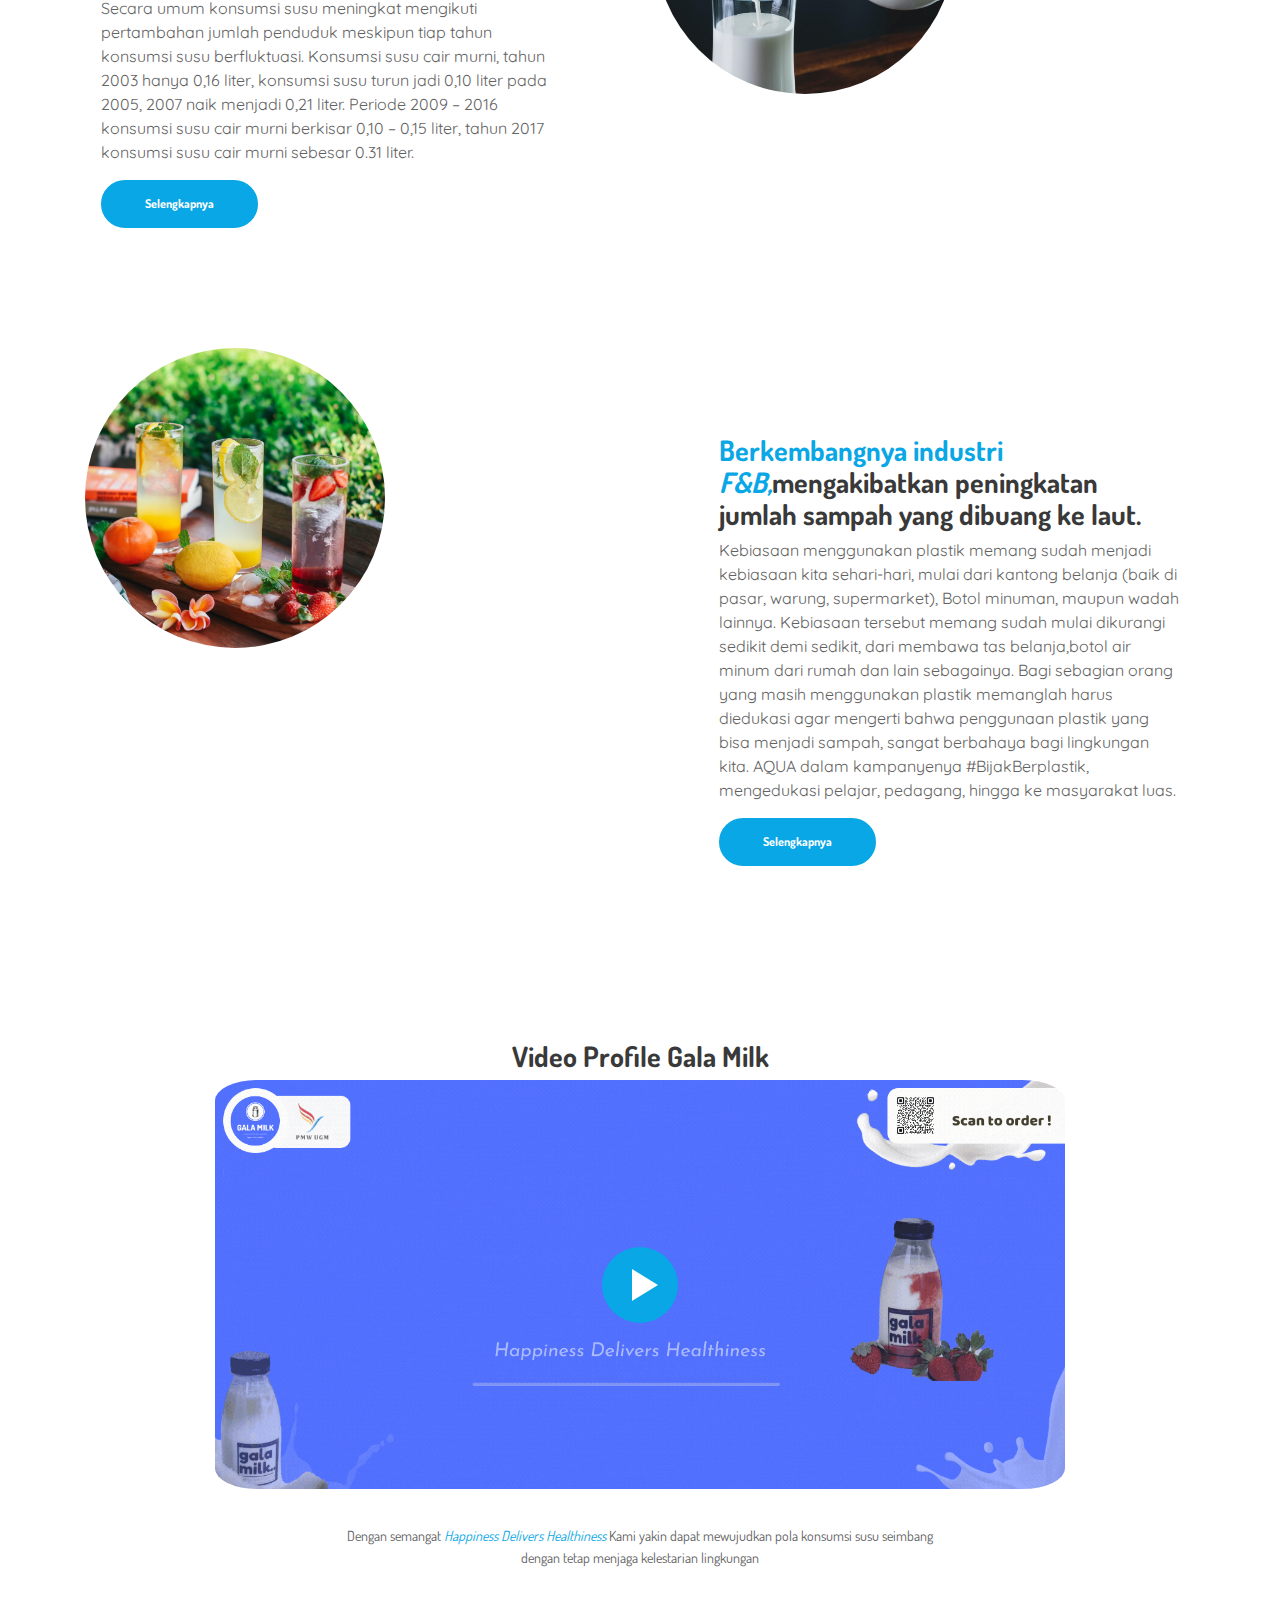
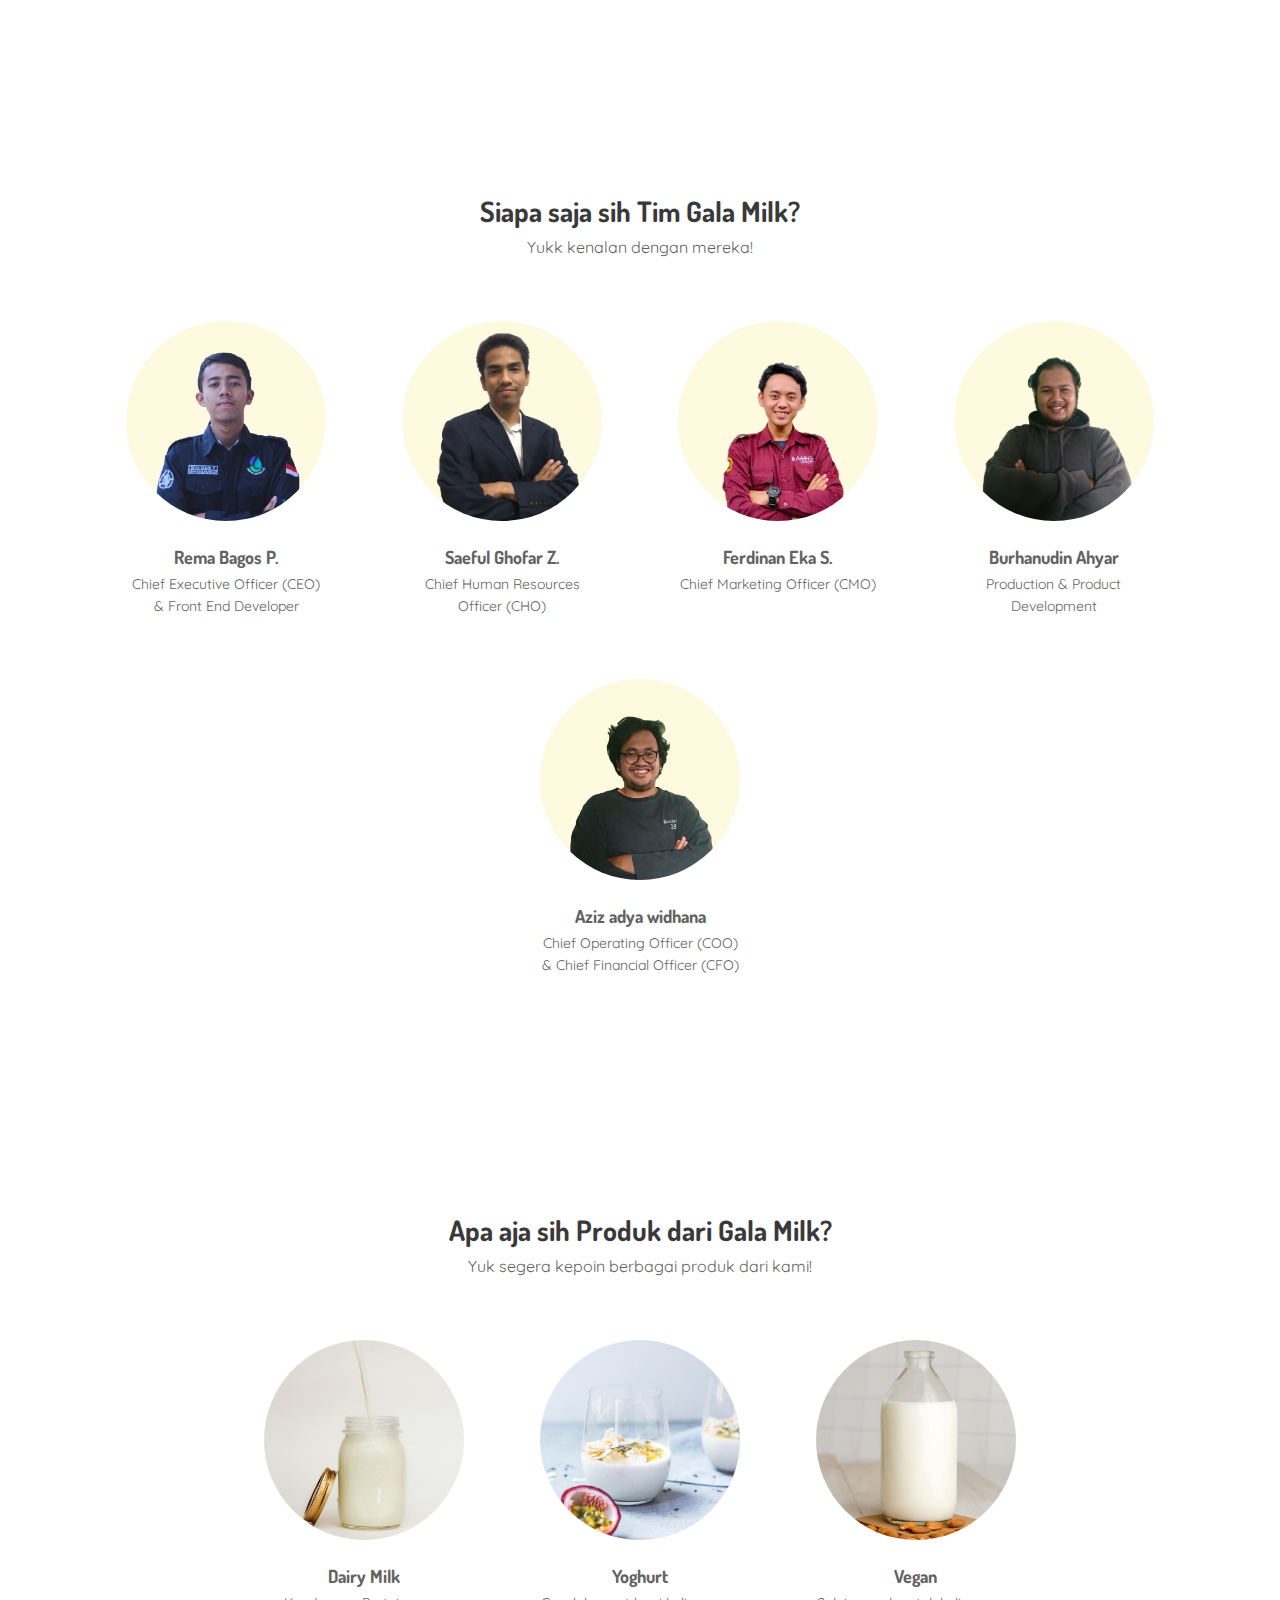
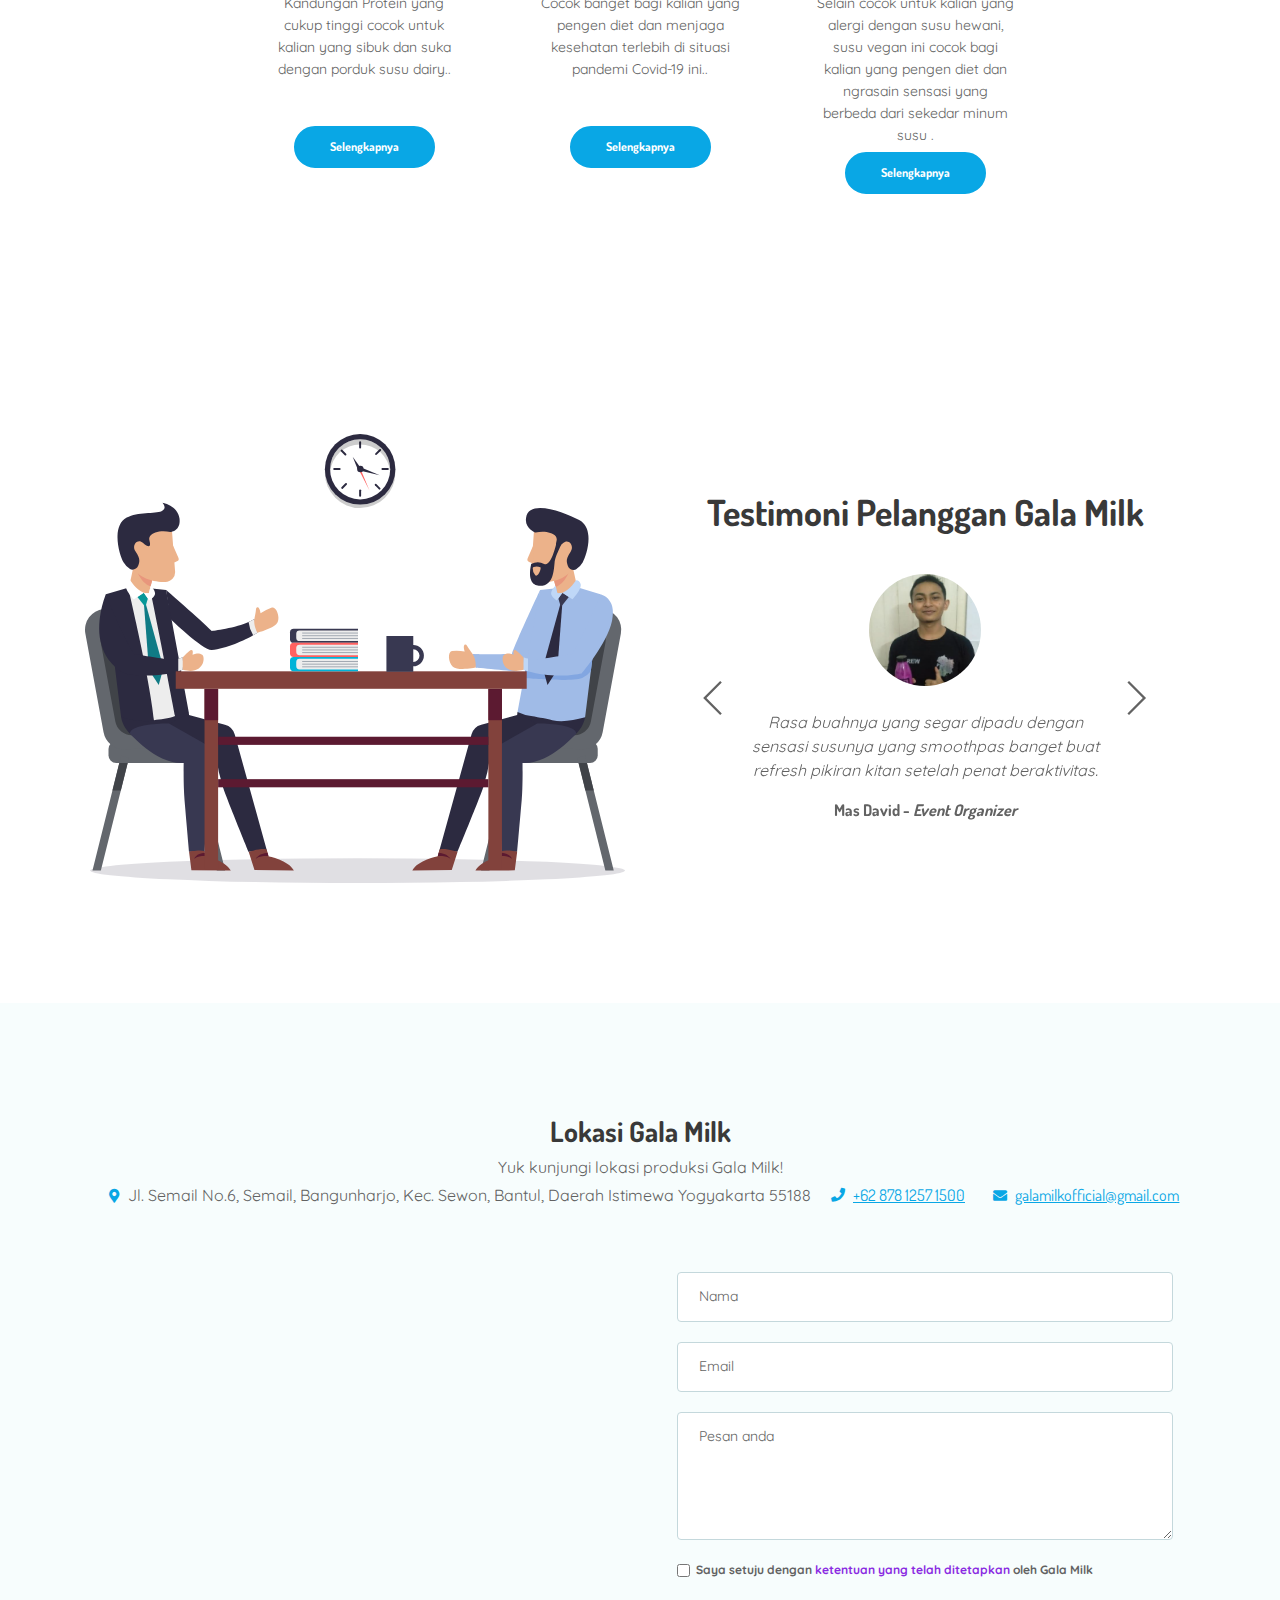
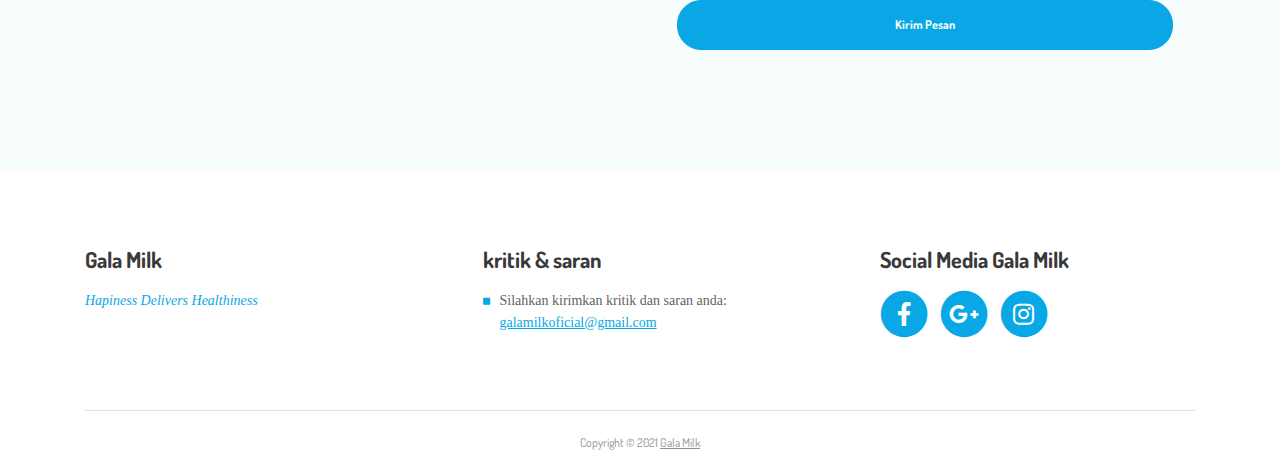
==== commit 237db368: "galamilk_baru" ====
--- a/index.html
+++ b/index.html
@@ -55,7 +55,6 @@
         </div>
     </div>
     <!-- end of preloader -->
-    
 
     <!-- Navigation -->
     <nav class="navbar navbar-expand-lg navbar-dark navbar-custom fixed-top">
@@ -94,7 +93,7 @@
                 </li>
                 <!-- end of dropdown menu -->
                 <li class="nav-item">
-                    <a class="nav-link page-scroll" href="#pricing"style="font-family:Dosis; font-size: 18px;">List Harga</a>
+                    <a class="nav-link page-scroll" href="#pricing"style="font-family:Dosis; font-size: 18px;">Hot Promo</a>
                 </li>
                 <li class="nav-item">
                     <a class="nav-link page-scroll" href="#testimoni"style="font-family:Dosis; font-size: 18px;">Testimoni</a>
@@ -238,7 +237,6 @@
         </div> <!-- end of container -->
     </div> <!-- end of basic-2 -->
     <!-- end of details 2 -->
-
 
     
 <!-- Video -->
@@ -403,6 +401,76 @@
         </div> <!-- end of container -->
     </div>    
 
+<!--Testimoni Pelanggan Gala Milk-->
+ <!-- Testimonials -->
+ <div class="slider-2">
+    <div class="container">
+        <div class="row">
+            <div class="col-lg-6">
+                <div class="image-container">
+                    <img class="img-fluid" src="images/testimonials-2-men-talking.svg" alt="alternative">
+                </div> <!-- end of image-container -->
+            </div> <!-- end of col -->
+            <div class="col-lg-6">
+                <h2 style="font-family:dosis;">Testimoni Pelanggan Gala Milk</h2>
+                <!-- Card Slider -->
+                <div class="slider-container">
+                    <div class="swiper-container card-slider">
+                        <div class="swiper-wrapper">
+                            
+                            <!-- Slide -->
+                            <div class="swiper-slide">
+                                <div class="card">
+                                    <img class="card-image" src="images/Testimoni/Screenshot (47).png" alt="alternative">
+                                    <div class="card-body">
+                                        <p class="testimonial-text">Rasa buahnya yang segar dipadu dengan sensasi susunya yang <i>smooth</i>pas banget buat refresh pikiran kitan setelah penat beraktivitas.</p>
+                                        <p class="testimonial-author">Mas David - <i>Event Organizer</i></p>
+                                    </div>
+                                </div>
+                            </div> <!-- end of swiper-slide -->
+                            <!-- end of slide -->
+    
+                            <!-- Slide -->
+                            <div class="swiper-slide">
+                                <div class="card">
+                                    <img class="card-image" src="images/Testi Gala milk/testimoni.jpeg" alt="alternative">
+                                    <div class="card-body">
+                                        <p class="testimonial-text">Pas banget dikonsumsi saat ngantor atau setelah pulang kantor, pokoknya <i>best</i> banget lahh!!</p>
+                                        <p class="testimonial-author">Mas Hemix - Karyawan Bank</p>
+                                    </div>
+                                </div>        
+                            </div> <!-- end of swiper-slide -->
+                            <!-- end of slide -->
+    
+                            <!-- Slide -->
+                            <div class="swiper-slide">
+                                <div class="card">
+                                    <img class="card-image" src="images/Testi Gala milk/testi_alif.jpeg" alt="alternative">
+                                    <div class="card-body">
+                                        <p class="testimonial-text">Perpaduan yang mantep banget, apalagi kalau produk gala milk  dikonsumsi dalam keadaan dingin.</p>
+                                        <p class="testimonial-author">Mas Alif - Mahasiswa</p>
+                                    </div>
+                                </div>        
+                            </div> <!-- end of swiper-slide -->
+                            <!-- end of slide -->
+                           
+                        </div> <!-- end of swiper-wrapper -->
+    
+                        <!-- Add Arrows -->
+                        <div class="swiper-button-next"></div>
+                        <div class="swiper-button-prev"></div>
+                        <!-- end of add arrows -->
+    
+                    </div> <!-- end of swiper-container -->
+                </div> <!-- end of slider-container -->
+                <!-- end of card slider -->
+
+            </div> <!-- end of col -->
+        </div> <!-- end of row -->
+    </div> <!-- end of container -->
+</div> <!-- end of slider-2 -->
+<!-- end of testimonials -->
+
     <!-- Contact -->
     <div id="contact" class="form-2">
         <div class="container">
@@ -448,7 +516,7 @@
                             <input type="checkbox" id="cterms" value="Agreed-to-Terms" required>Saya setuju dengan  <a href="terms-conditions.html" style="font-weight: bolder; color:blueviolet; font-family: quicksand; text-decoration: none;">ketentuan yang telah ditetapkan</a> oleh Gala Milk
                             <div class="help-block with-errors"></div>
                         </div>
-                        <div class="form-group">
+                         <div class="form-group">
                             <button type="submit" class="form-control-submit-button" style="font-family:dosis;">Kirim Pesan</button>
                         </div>
                         <div class="form-message">
--- a/css/styles.css
+++ b/css/styles.css
@@ -122,9 +122,9 @@
 a.white {
 	color: #fff;
 }
-
+/*Memgubah  font testimoni menjadi quicksand*/
 .testimonial-text {
-	font: italic 400 1rem/1.5rem 'Dosis', sans-serif;
+	font: italic 400 1rem/1.5rem 'Quicksand', sans-serif;
 }
 
 .testimonial-author {
@@ -1003,6 +1003,7 @@
 }
 
 .cards-2 .card {
+      font-family:dosis;
 	display: block;
 	max-width: 19.5rem;
 	margin-right: auto;
@@ -1028,6 +1029,7 @@
 
 .cards-2 .card .card-subtitle {
 	margin-bottom: 1.75rem;
+	font-family:quicksand;
 }
 
 .cards-2 .card .cell-divide-hr {
@@ -1271,7 +1273,6 @@
 	text-align: center;
 }
 
-
 /****************************/
 /*     13. Testimonials     */
 /****************************/
@@ -1280,7 +1281,8 @@
 	padding-bottom: 7rem;
 	/*background  untuk  testimoni produk terkait dengan  produk yang dijual*/
 	/*background: url('../images/testimonials-background.jpg') center center no-repeat;*/
-	background: url('../images/testimonigalamilk.gif') center center no-repeat;
+	/*TESTIMONI*/
+	/*background: url('../images/halaman2galamilk.png') center center no-repeat;*/
 	background-size: cover; 
 }
 
